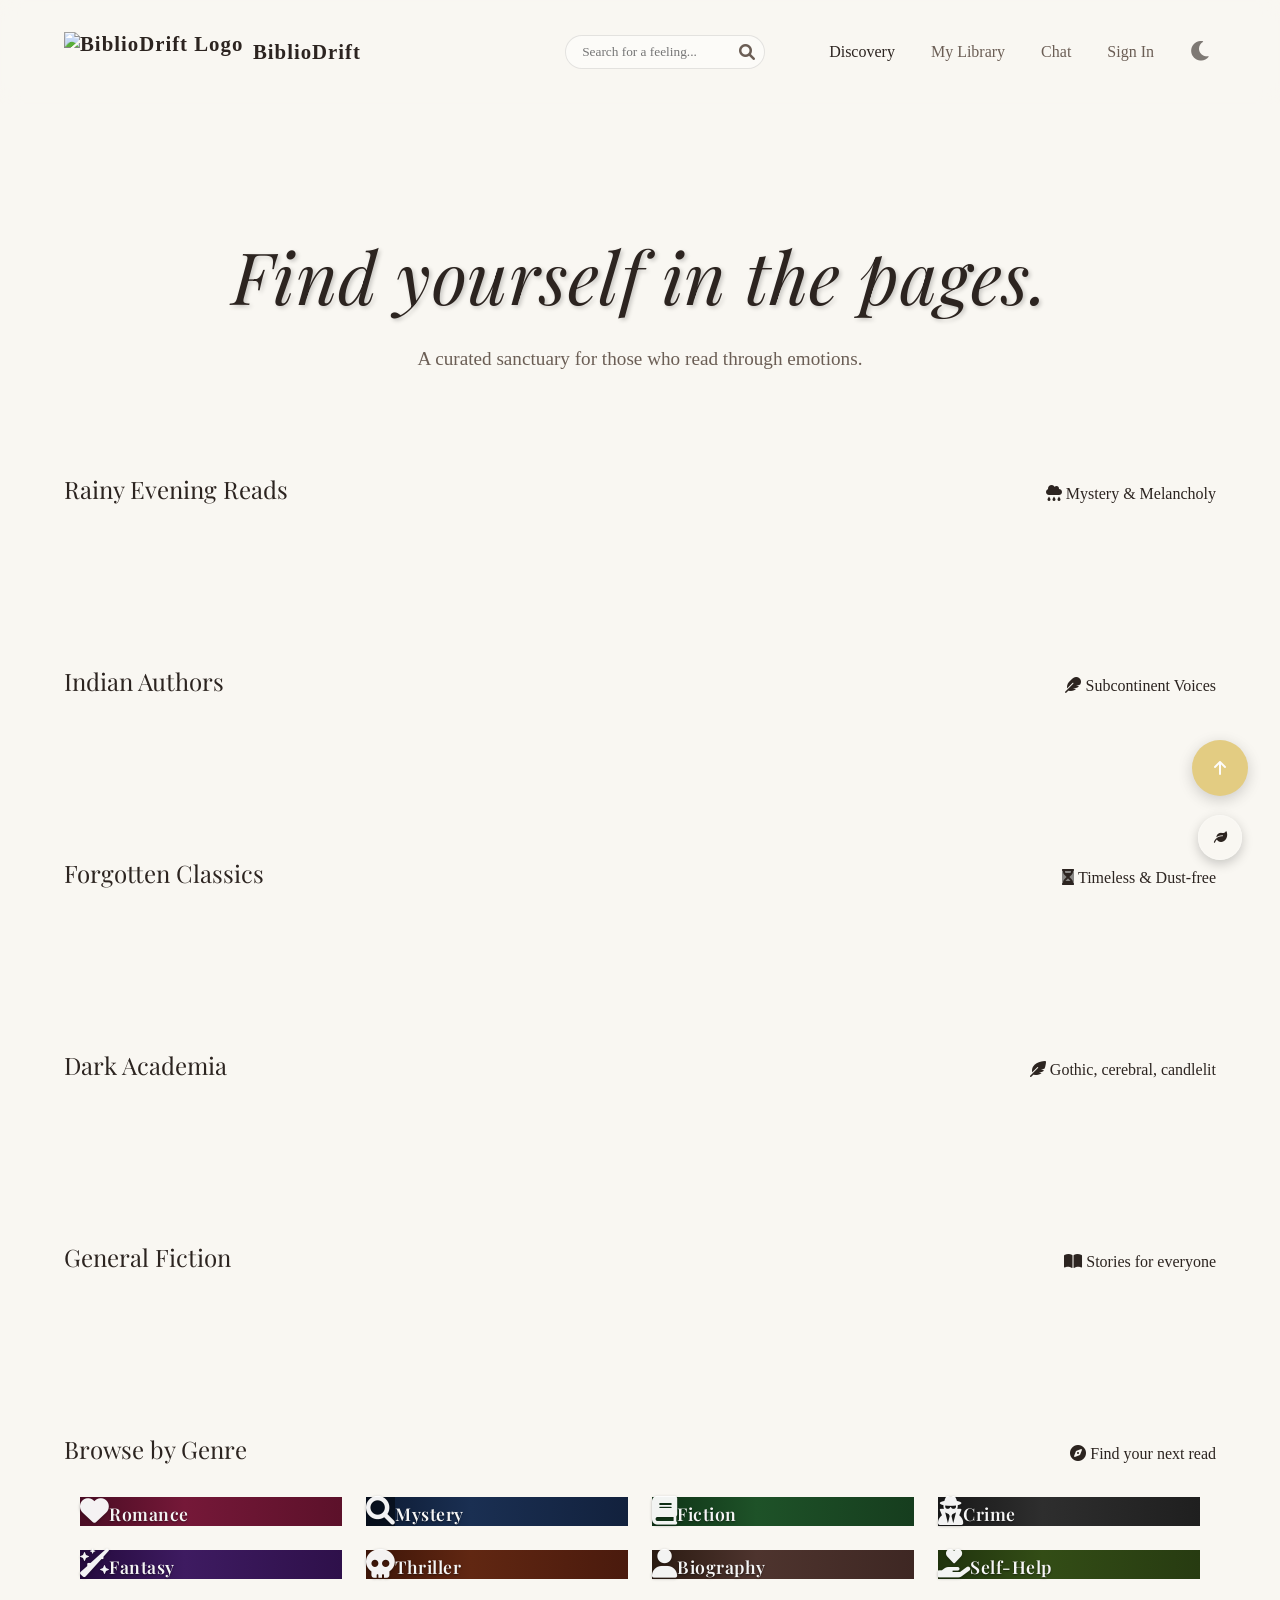
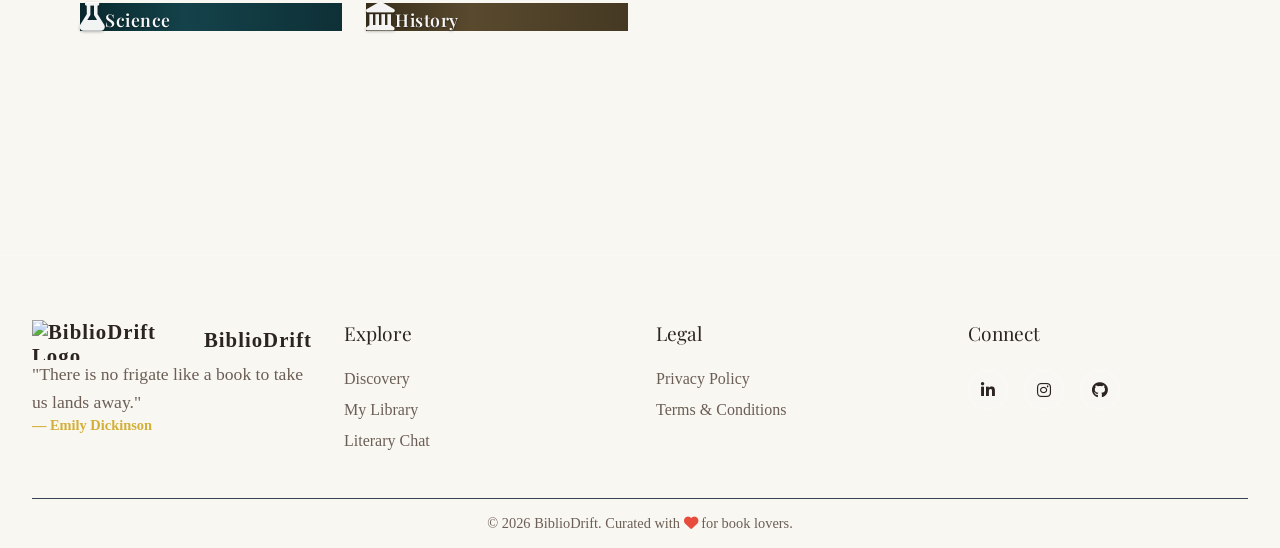
==== frontend/pages/index.html @ 630ab4c0 "Merge branch 'main' into enhance/book-modal" ====
<!doctype html>
<html lang="en">

<head>
  <meta charset="UTF-8" />
  <script>
    (function () {
      const theme = localStorage.getItem('bibliodrift_theme');
      if (theme === 'night') {
        document.documentElement.setAttribute('data-theme', 'night');
      }
    })();
  </script>
  <script src="https://unpkg.com/dexie/dist/dexie.js"></script>

  <script src="../js/db.js"></script>

  <script src="../js/app.js"></script>
  <script src="../js/library-3d.js"></script>
  <script src="https://unpkg.com/dexie/dist/dexie.js"></script>
  <meta name="viewport" content="width=device-width, initial-scale=1.0" />
  <!-- Added SEO meta description to improve search engine discoverability and click-through rates -->
  <meta name="description" content="BiblioDrift — Discover books by mood, track your reading journey, and get AI-powered recommendations." />
  <title>BiblioDrift | Find yourself in the pages</title>
  <link rel="stylesheet" href="../css/style.css" />
  <link rel="stylesheet" href="../css/keyboard-shortcuts.css" />
  <link rel="manifest" href="/manifest.json">
  <!-- Fonts -->
  <link rel="preconnect" href="https://fonts.googleapis.com" />
  <link rel="preconnect" href="https://fonts.gstatic.com" crossorigin />
  <link
    href="https://fonts.googleapis.com/css2?family=Playfair+Display:ital,wght@0,400;0,600;1,400&family=Georgia&display=swap"
    rel="stylesheet" />
  <link rel="stylesheet" href="https://cdnjs.cloudflare.com/ajax/libs/font-awesome/6.0.0/css/all.min.css" />

  <!-- Security: DOMPurify for XSS prevention -->
  <script src="https://cdn.jsdelivr.net/npm/dompurify@3.0.6/dist/purify.min.js"></script>
  <link rel="icon" href="../assets/images/biblioDrift_favicon.png" type="image/png">
  <!-- PWA -->
  <link rel="manifest" href="/manifest.json">
  <meta name="theme-color" content="#2c2420">
  <meta name="apple-mobile-web-app-capable" content="yes">
  <meta name="apple-mobile-web-app-status-bar-style" content="black-translucent">
  <meta name="apple-mobile-web-app-title" content="BiblioDrift">
  <link rel="apple-touch-icon" href="../assets/images/biblioDrift_favicon.png">
</head>

<body>
  <header>
    <a href="index.html" class="logo">
      <img style="height: 40px" src="../assets/images/biblioDrift_favicon.png" alt="BiblioDrift Logo"> BiblioDrift
    </a>
    <div class="header-controls">
      <div class="search-bar">
        <input type="text" id="searchInput" class="search-input" placeholder="Search for a feeling...">
        <i class="fa-solid fa-search search-icon" id="searchIcon"></i>
      </div>
      <nav class="nav-links">
        <div class="tooltip">
          <a href="index.html" class="active">Discovery</a>
          <span class="tooltip-text"><i class="fa-solid fa-wand-magic-sparkles"></i> Explore books</span>
        </div>
        <div class="tooltip">
          <a href="library.html">My Library</a>
          <span class="tooltip-text"><i class="fa-solid fa-book"></i> My Library</span>
        </div>
        <div class="tooltip">
          <a href="chat.html">Chat</a>
          <span class="tooltip-text"><i class="fa-solid fa-comments"></i> Chat</span>
        </div>
        <!-- DYNAMIC AUTH LINK -->
        <div class="tooltip">
          <a href="auth.html" id="navAuthLink">Sign In</a>
          <span class="tooltip-text" id="navAuthTooltip"><i class="fa-solid fa-key"></i> Access account</span>
        </div>
      </nav>
      <button id="themeToggle" class="btn-icon" title="Toggle Theme">
        <i class="fa-solid fa-moon"></i>
      </button>
    </div>
  </header>

  <main>
    <section class="hero">
      <h1>Find yourself in the pages.</h1>
      <p>A curated sanctuary for those who read through emotions.</p>
    </section>

    <!-- SEARCH RESULTS SECTION (Initially Hidden) -->
    <section id="search-results-section" class="curated-section" hidden>
      <div class="section-header">
        <h2 id="search-query-display">Search Results</h2>
        <span><i class="fa-solid fa-magnifying-glass"></i> Exploring your query</span>
      </div>
      <div class="curated-row" id="search-results-grid">
        <!-- Dynamically Appended Books -->
      </div>
    </section>

    <!-- Curated Sections -->
    <section class="curated-section">
      <div class="section-header">
        <h2>Rainy Evening Reads</h2>
        <span><i class="fa-solid fa-cloud-rain"></i> Mystery & Melancholy</span>
      </div>
      <div class="curated-row" id="row-rainy"></div>
    </section>

    <section class="curated-section">
      <div class="section-header">
        <h2>Indian Authors</h2>
        <span><i class="fa-solid fa-feather"></i> Subcontinent Voices</span>
      </div>
      <div class="curated-row" id="row-indian"></div>
    </section>

    <section class="curated-section">
      <div class="section-header">
        <h2>Forgotten Classics</h2>
        <span><i class="fa-solid fa-hourglass"></i> Timeless & Dust-free</span>
      </div>
      <div class="curated-row" id="row-classics"></div>
    </section>

    <section class="curated-section">
      <div class="section-header">
        <h2>Dark Academia</h2>
        <span><i class="fa-solid fa-feather-pointed"></i> Gothic, cerebral, candlelit</span>
      </div>
      <div class="curated-row" id="row-dark-academia"></div>
    </section>

    <section class="curated-section">
      <div class="section-header">
        <h2>General Fiction</h2>
        <span><i class="fa-solid fa-book-open"></i> Stories for everyone</span>
      </div>
      <div class="curated-row" id="row-fiction"></div>
    </section>

    <!-- Genre Grid Section -->
    <section class="curated-section genre-section">
      <div class="section-header">
        <h2>Browse by Genre</h2>
        <span><i class="fa-solid fa-compass"></i> Find your next read</span>
      </div>
      <div class="genre-grid" id="genre-grid">
        <div class="genre-card" data-genre="romance"><i class="fa-solid fa-heart"></i><span>Romance</span></div>
        <div class="genre-card" data-genre="mystery"><i class="fa-solid fa-magnifying-glass"></i><span>Mystery</span>
        </div>
        <div class="genre-card" data-genre="fiction"><i class="fa-solid fa-book"></i><span>Fiction</span></div>
        <div class="genre-card" data-genre="crime"><i class="fa-solid fa-user-secret"></i><span>Crime</span></div>
        <div class="genre-card" data-genre="fantasy"><i class="fa-solid fa-wand-sparkles"></i><span>Fantasy</span></div>
        <div class="genre-card" data-genre="thriller"><i class="fa-solid fa-skull"></i><span>Thriller</span></div>
        <div class="genre-card" data-genre="biography"><i class="fa-solid fa-user"></i><span>Biography</span></div>
        <div class="genre-card" data-genre="self-help"><i
            class="fa-solid fa-hand-holding-heart"></i><span>Self-Help</span></div>
        <div class="genre-card" data-genre="science"><i class="fa-solid fa-flask"></i><span>Science</span></div>
        <div class="genre-card" data-genre="history"><i class="fa-solid fa-landmark"></i><span>History</span></div>
      </div>
    </section>

    <!-- Genre Modal -->
    <dialog id="genre-modal" class="genre-modal">
      <div class="genre-modal-content">
        <div class="genre-modal-header">
          <h2 id="genre-modal-title">Genre Books</h2>
          <button class="close-genre-modal" id="close-genre-modal"><i class="fa-solid fa-xmark"></i></button>
        </div>
        <div class="genre-modal-body">
          <div class="genre-books-grid" id="genre-books-grid"></div>
        </div>
      </div>
    </dialog>

    <!-- Book Details Modal -->
    <dialog id="book-details-modal" class="glass-modal">
      <div class="modal-content">
        <button class="close-modal-btn" id="closeModalBtn"><i class="fa-solid fa-xmark"></i></button>
        <div class="modal-body">
          <div class="modal-media"><img id="modal-img" src="" alt="Book Cover" /></div>
          <div class="modal-info">
            <h2 id="modal-title">Book Title</h2>
            <p id="modal-author" class="modal-subtitle">Author Name</p>
            <div class="ai-insight-box">
              <div class="ai-header"><i class="fa-solid fa-wand-magic-sparkles"></i><span>AI Insight</span></div>
              <div id="modal-summary">
                <div class="text-skeleton skeleton"></div>
                <div class="text-skeleton skeleton" style="width: 90%"></div>
                <div class="text-skeleton skeleton" style="width: 70%"></div>
              </div>
            </div>
            <div class="modal-actions">
              <button id="modal-add-btn" class="btn-primary"><i class="fa-regular fa-heart"></i> Add to Library</button>
              <button id="modal-preview-btn" class="btn-preview"><i class="fa-solid fa-book-open"></i> Preview</button>
              <button id="modal-share-btn" class="btn-secondary modal-share-btn"><i class="fa-solid fa-share-nodes"></i>
                Share</button>
            </div>
          </div>
        </div>
      </div>
    </dialog>
  </main>




  <!-- Enhanced Footer -->
  <footer class="main-footer">
    <div class="footer-container">
      <div class="footer-brand">
        <a href="index.html" class="logo">
          <img style="height: 40px" src="../assets/images/biblioDrift_favicon.png" alt="BiblioDrift Logo"> BiblioDrift
        </a>
        <p class="footer-tagline">"There is no frigate like a book to take us lands away."</p>
        <p class="footer-subtext">&mdash; Emily Dickinson</p>
      </div>
      <div class="footer-nav">
        <h3>Explore</h3>
        <ul>
          <li><a href="index.html">Discovery</a></li>
          <li><a href="library.html">My Library</a></li>
          <li><a href="chat.html">Literary Chat</a></li>
        </ul>
      </div>
      <div class="footer-legal">
        <h3>Legal</h3>
        <ul>
          <li><a href="privacy-policy.html">Privacy Policy</a></li>
          <li><a href="terms-and-conditions.html">Terms & Conditions</a></li>
        </ul>
      </div>
      <div class="footer-social">
        <h3>Connect</h3>
        <div class="social-icons">
          <a href="https://www.linkedin.com/in/devanshi5malhotra/" target="_blank" rel="noopener noreferrer" title="LinkedIn"><i class="fab fa-linkedin-in"></i></a>
          <a href="#" title="Instagram"><i class="fab fa-instagram"></i></a>
          <a href="https://github.com/devanshi14malhotra/BiblioDrift" target="_blank" rel="noopener noreferrer"
            title="GitHub"><i class="fa-brands fa-github"></i></a>
        </div>
      </div>
    </div>
    <div class="footer-bottom">
      <p>&copy; 2026 BiblioDrift. Curated with <i class="fa-solid fa-heart"></i> for book lovers.</p>
    </div>
  </footer>

  <script src="../js/config.js"></script>
  <script src="../js/app.js"></script>
  <script src="../js/book-preview.js"></script>
  <script src="../script/header-scroll.js"></script>


  <!-- Back to Top Button -->
  <button id="backToTop" class="btn-icon back-to-top" title="Back to Top" onclick="window.scrollTo({top: 0, behavior: 'smooth'});">
    <i class="fa-solid fa-arrow-up"></i>
  </button>

  <!-- Ambient Sanctuary UI -->
  <div class="ambient-sanctuary">
    <button id="ambientToggle" title="Ambient Sanctuary">
      <i class="fa-solid fa-leaf"></i>
    </button>
    <div id="ambientPanel" class="ambient-panel">
      <h3 style="color: var(--text-main) !important;">Ambient Sanctuary</h3>
      <div class="ambient-option">
        <span style="color: var(--text-main) !important;"><i class="fa-solid fa-cloud-rain"></i> Rainy Evening</span>
        <label class="switch">
          <input type="checkbox" id="rainToggle">
          <span class="slider"></span>
        </label>
      </div>
      <div class="ambient-option">
        <span style="color: var(--text-main) !important;"><i class="fa-solid fa-fire"></i> Cozy Fireplace</span>
        <label class="switch">
          <input type="checkbox" id="fireToggle">
          <span class="slider"></span>
        </label>
      </div>
      <div class="ambient-option">
        <span style="color: var(--text-main) !important;"><i class="fa-solid fa-water"></i> Calm Ocean Waves</span>
        <label class="switch">
          <input type="checkbox" id="oceanToggle">
          <span class="slider"></span>
        </label>
      </div>
      <div class="ambient-option">
        <span style="color: var(--text-main) !important;"><i class="fa-solid fa-bolt"></i> Stormy Rain</span>
        <label class="switch">
          <input type="checkbox" id="stormToggle">
          <span class="slider"></span>
        </label>
      </div>
      <div class="volume-control">
        <label for="ambientVolume" style="color: var(--text-main) !important;"><i class="fa-solid fa-volume-high"></i> Volume</label>
        <input type="range" id="ambientVolume" min="0" max="1" step="0.1" value="0.5" style="width: 100%;">
      </div>
    </div>
  </div>

  <script src="../js/ambient.js"></script>
  <script src="../js/security.js"></script>
  <script src="../js/pwa.js"></script>

</body>

</html>
---- frontend/css/style.css ----
:root {
    /* Fix: WCAG AA Contrast Floor - Issue #534 */
.glass-panel,
.book-tooltip,
.book-detail-modal,
[class*="glass"] {
    background: rgba(0, 0, 0, 0.45) !important;
    backdrop-filter: blur(12px);
    -webkit-backdrop-filter: blur(12px);
}
    /* Day Theme (Default) */
    --bg-color: #f9f7f2;
    --header-bg: rgba(249, 247, 242, 0.8);
    --text-main: #2c2420;
    --text-muted: #6b5e55;
    --accent-gold: #d4af37;
    --wood-dark: #5d4037;
    --wood-light: #8d6e63;
    --glass-bg: rgba(255, 255, 255, 0.1);
    --glass-border: rgba(255, 255, 255, 0.2);
    --shadow-soft: 0 10px 30px rgba(0, 0, 0, 0.05);
    --input-bg: rgba(255, 255, 255, 0.5);
    --input-border: rgba(0, 0, 0, 0.1);
    --book-bg: #fff;
    --paper-color: #fffdf9;

    /* Vibe Colors */
    --vibe-mystery: #78909c;
    --vibe-romance: #ef9a9a;
    --vibe-classic: #a1887f;

    /* Dimensions */
    --book-width: 160px;
    --book-height: 240px;
    --book-thick: 40px;
}

[data-theme="night"] {
    /* Night Theme (Dark Wood) */
    --bg-color: #1e1a18;
    --header-bg: rgba(30, 26, 24, 0.85);
    --text-main: #e0d5cb;
    --text-muted: #a89a8e;
    --accent-gold: #fccb4e;
    --wood-dark: #3e2723;
    --wood-light: #5d4037;
    --glass-bg: rgba(0, 0, 0, 0.3);
    --glass-border: rgba(255, 255, 255, 0.05);
    --shadow-soft: 0 10px 40px rgba(0, 0, 0, 0.4);
    --input-bg: rgba(0, 0, 0, 0.2);
    --input-border: rgba(255, 255, 255, 0.1);
    --book-bg: #2c2420;
    --paper-color: #e0d5cb;
}

* {
    box-sizing: border-box;
    margin: 0;
    padding: 0;
}

html {
    scroll-behavior: smooth;
    transition: background-color 0.4s ease, color 0.4s ease;
}

body {
    background-color: var(--bg-color);
    color: var(--text-main);
    font-family: "Georgia", serif;
    /* Classic serif for books */
    overflow-x: hidden;
    min-height: 100vh;
    transition: background-color 0.4s ease, color 0.4s ease, border-color 0.4s ease, box-shadow 0.4s ease;
}

/* Explicit night-mode overrides — bulletproof fallback */
[data-theme="night"] body,
html[data-theme="night"],
html[data-theme="night"] body {
    background-color: #1e1a18 !important;
    color: #fff5f5 !important;
}

[data-theme="night"] header {
    background: rgba(30, 26, 24, 0.85) !important;
}

[data-theme="night"] .search-input,
[data-theme="night"] input {
    background: rgba(0, 0, 0, 0.2) !important;
    color: #e0d5cb !important;
    border-color: rgba(255, 255, 255, 0.1) !important;
}


/* Global Wooden Scrollbar Styling */
::-webkit-scrollbar {
    width: 12px;
}

::-webkit-scrollbar-track {
    background: var(--bg-color);
}

::-webkit-scrollbar-thumb {
    background: linear-gradient(180deg, var(--wood-dark), var(--wood-light));
    border-radius: 6px;
    border: 2px solid var(--bg-color);
}

::-webkit-scrollbar-thumb:hover {
    background: linear-gradient(180deg, var(--wood-light), var(--wood-dark));
    box-shadow: inset 0 0 6px rgba(0, 0, 0, 0.3);
}

h1,
h2,
h3 {
    font-weight: normal;
    font-family: "Playfair Display", serif;
    /* Elegant headings */
}

/* --- Layout --- */
header {
    padding: 2rem 4rem;
    display: flex;
    justify-content: space-between;
    align-items: center;
    position: sticky;
    top: 0;
    z-index: 100;
    background: var(--header-bg);
    backdrop-filter: blur(10px);
    transition: background-color 0.4s ease, color 0.4s ease, backdrop-filter 0.4s ease;
}

.header-controls {
    display: flex;
    align-items: center;
    gap: 2rem;
}

.search-bar {
    position: relative;
    display: flex;
    align-items: center;
}

.search-input {
    background: var(--input-bg);
    border: 1px solid var(--input-border);
    padding: 0.5rem 1rem;
    border-radius: 20px;
    font-family: "Georgia", serif;
    width: 200px;
    transition: all 0.4s ease;
    outline: none;
    color: var(--text-main);
}

.search-input:focus {
    background: var(--book-bg);
    width: 300px;
    box-shadow: var(--shadow-soft);
}

.search-icon {
    position: absolute;
    right: 10px;
    color: var(--text-muted);
    cursor: pointer;
    transition: color 0.3s ease;
}

.search-icon:hover {
    color: var(--text-main);
}

.logo {
    font-size: 1.5rem;
    letter-spacing: 1px;
    color: var(--text-main);
    text-decoration: none;
    display: flex;
    align-items: center;
    gap: 0.5rem;
}

.nav-links a {
    text-decoration: none;
    color: var(--text-muted);
    margin-left: 2rem;
    transition: color 0.3s ease;
}

.nav-links a:hover,
.nav-links a.active {
    color: var(--text-main);
}

/* === ANIMATED HOVER TOOLTIPS FOR NAVIGATION (NEW) === */
.tooltip {
    position: relative;
    display: inline-block;
}

.tooltip-text {
    position: absolute;
    left: 50%;
    bottom: calc(100% + 8px);
    transform: translateX(-50%) scale(0.95) translateY(6px);
    padding: 10px 14px;
    background: #fffaf3;
    color: #2b2b2b;
    font-size: 13px;
    font-weight: 500;
    white-space: nowrap;
    border-radius: 10px;
    box-shadow: 0 8px 20px rgba(0, 0, 0, 0.15);
    border: 1px solid rgba(0, 0, 0, 0.08);
    opacity: 0;
    visibility: hidden;
    pointer-events: none;
    transition: all 0.25s ease;
    z-index: 9999;
}

.tooltip-text::after {
    content: "";
    position: absolute;
    top: 100%;
    left: 50%;
    transform: translateX(-50%) rotate(45deg);
    width: 12px;
    height: 12px;
    background: #fffaf3;
    border-left: 1px solid rgba(0, 0, 0, 0.08);
    border-bottom: 1px solid rgba(0, 0, 0, 0.08);
}

.tooltip:hover .tooltip-text {
    opacity: 1;
    visibility: visible;
    transform: translateX(-40%) scale(1) translateY(0);
}

.tooltip-text i {
    margin-right: 5px;
    color: var(--accent-gold);
}

main {
    padding: 2rem 4rem;
    max-width: 1400px;
    margin: 0 auto;
    width: 100%;
    overflow-x: hidden;
}

/* --- Hero --- */
.hero {
    text-align: center;
    padding: 6rem 1rem;
    animation: heroFade 1s ease-out;
}

@keyframes heroFade {
    from {
        opacity: 0;
        transform: translateY(15px);
    }

    to {
        opacity: 1;
        transform: translateY(0);
    }
}


.hero h1 {
    font-size: clamp(2.5rem, 8vw, 4.5rem);
    margin-bottom: 1.5rem;
    font-style: italic;
    line-height: 1.2;
    letter-spacing: 0.5px;
    text-shadow: 2px 2px 4px rgba(0, 0, 0, 0.2);
}

.hero p {
    color: var(--text-muted);
    font-size: 1.2rem;
    line-height: 1.8;
    max-width: 55ch;
    margin: 0 auto;
}

/* --- Curated Tables (Horizontal Scroll) --- */
.curated-section {
    margin-bottom: 6rem;
    width: 100%;
    overflow-x: hidden;
}

.section-header {
    margin-: 0 1rem 0.5rem 1rem;
    display: flex;
    justify-content: space-between;
    align-items: baseline;
    flex-wrap: wrap;
    gap: 1rem
    justify-content: space-between;
    align-items: baseline;
}

.curated-row {
    display: flex;
    gap: 3rem;
    padding: 2rem 1rem;
    overflow-x: auto;
    overflow-y: hidden;
    /* Allow horizontal scrolling on mobile */
    perspective: 1000px;
    -webkit-overflow-scrolling: touch;
    scroll-behavior: smooth;
    flex-wrap: nowrap;
}

/* --- 3D Book Component --- */
.book-scene {
    width: var(--book-width);
    height: var(--book-height);
    perspective: 1000px;
    cursor: pointer;
    flex-shrink: 0;
    min-width: var(--book-width);
}

.book {
    width: 100%;
    height: 100%;
    position: relative;
    transform-style: preserve-3d;
    /* Bouncy cozy feel */
    transform-origin: center center -20px;
    /* Pivot inside the book */
    animation: floatIn 0.8s ease-out backwards;
}

@keyframes floatIn {
    from {
        opacity: 0;
        transform: translateY(50px) scale(0.9);
    }

    to {
        opacity: 1;
        transform: translateY(0) scale(1);
    }
}

.book.flipped {
    transform: rotateY(180deg) scale(1.2) translateZ(50px);
    /* Expand and bring closer */
    z-index: 100;
}

/* Book Faces */
.book__face {
    position: absolute;
    width: 100%;
    height: 100%;
    backface-visibility: hidden;
    /* Hide back when front is clear */
    border-radius: 4px 8px 8px 4px;
    box-shadow: 5px 5px 15px rgba(0, 0, 0, 0.15);
}

.book__face--front {
    background: var(--book-bg);
    transform: rotateY(0deg);
    z-index: 2;
}

.book__face--front img {
    width: 100%;
    height: 100%;
    object-fit: cover;
    border-radius: 4px 8px 8px 4px;
}

.book__face--back {
    transform: rotateY(180deg);
    background: var(--paper-color);
    /* Paper color */
    padding: 1.5rem;
    display: flex;
    flex-direction: column;
    justify-content: space-between;
    border: 1px solid var(--glass-border);
    z-index: 1;
    color: #2c2420;
    /* Keep text dark for paper feel even in night mode */
}

/* The Spine */
.book__face--spine {
    position: absolute;
    width: var(--book-thick);
    height: 100%;
    left: 0;
    top: 0;
    transform: rotateY(-90deg) translateZ(calc(var(--book-thick) / 2));
}

/* Improved 3D Box Model */
/* Re-defining .book for proper thickness volume */
.book {
    transform-origin: center center -20px;
    /* Pivot inside the book */
}

.book__face--front {
    transform: translateZ(20px);
}

.book__face--back {
    transform: rotateY(180deg) translateZ(20px);
}

.book__face--spine {
    width: 40px;
    height: 100%;
    background: #333;
    /* Default spine color */
    transform: rotateY(-90deg) translateZ(20px);
    /* Adjust positioning to be flush left of front face */
    left: -20px;
    /* Half thickness */
}

.book__face--right {
    /* Pages */
    width: 40px;
    height: 100%;
    background: linear-gradient(to right, #fff, #f0f0f0 20%, #fff 40%);
    transform: rotateY(90deg) translateZ(140px);
    /* Width - half thickness */
    left: auto;
    right: -20px;
}

/* Hover Effect: Pull out */
.book-scene:hover .book:not(.flipped) {
    transform: translateZ(30px) translateY(-10px) rotateY(-10deg);
}

/* Glassmorphism Overlay (Quick view) */
.glass-overlay {
    position: absolute;
    bottom: 10px;
    left: 10px;
    right: 10px;
    background: rgba(255, 255, 255, 0.7);
    backdrop-filter: blur(8px);
    padding: 0.5rem;
    border-radius: 6px;
    opacity: 0;
    transform: translateY(10px);
    transition: all 0.3s ease;
    pointer-events: none;
    /* Let clicks pass to book */
}

.book-scene:hover .glass-overlay {
    opacity: 1;
    transform: translateY(0);
}

/* Back of book content */
.handwritten-note {
    font-family: "Courier New", Courier, monospace;
    /* Placeholder for handwriting font */
    color: var(--text-muted);
    font-size: 0.9rem;
    line-height: 1.4;
    background: #fffdc2;
    padding: 10px;
    transform: rotate(-2deg);
    box-shadow: 2px 2px 5px rgba(0, 0, 0, 0.1);
    margin-bottom: 1rem;
}

.book-actions {
    display: flex;
    gap: 0.35rem;
    justify-content: center;
    align-items: center;
    width: 100%;
}

.btn-icon {
    border: none;
    background: none;
    cursor: pointer;
    font-size: 1rem;
    padding: 0.15rem 0.25rem;
    opacity: 0.6;
    transition: opacity 0.2s, transform 0.12s;
}

.btn-icon:hover {
    opacity: 1;
    transform: scale(1.08);
}

/* --- Virtual Shelves --- */
.shelves-container {
    width: 100%;
    overflow-x: hidden;
    display: flex;
    flex-direction: column;
    gap: 4rem;
    padding: 2rem 0;
}

.shelf-row {
    position: relative;
    padding: 0 2rem 1.5rem 2rem;
    /* Realistic Wood Texture Gradient */
    background:
        repeating-linear-gradient(90deg,
            transparent 0,
            transparent 4px,
            rgba(0, 0, 0, 0.02) 5px,
            transparent 10px),
        linear-gradient(to bottom, #5d4037 0%, #3e2723 100%);
    border-bottom: 25px solid #281a15;
    /* Thicker front lip */
    border-radius: 4px;
    box-shadow:
        0 20px 20px -10px rgba(0, 0, 0, 0.3),
        inset 0 2px 20px rgba(0, 0, 0, 0.2);
    display: flex;
    align-items: flex-end;
    gap: 1.5rem;
    /* More spacing for expanded books */
    min-height: 280px;
    flex-wrap: nowrap;
    overflow-x: auto;
    -webkit-overflow-scrolling: touch;
}

.shelf-row::after {
    /* Depth shadow on wall behind books */
    content: "";
    position: absolute;
    bottom: 25px;
    /* Above bottom lip */
    left: 0;
    right: 0;
    height: 100%;
    z-index: -1;
    background: linear-gradient(to bottom,
            rgba(0, 0, 0, 0.1),
            rgba(0, 0, 0, 0.4));
    pointer-events: none;
}

.shelf-label {
    position: absolute;
    top: -20px;
    left: 0;
    font-size: 1.2rem;
    color: var(--wood-light);
    font-style: italic;
}

/* --- Mood Analysis Styles --- */

/* Mood Tags on Book Covers */
.mood-tags {
    position: absolute;
    top: 5px;
    left: 5px;
    display: flex;
    flex-direction: column;
    gap: 2px;
}

.mood-tag {
    background: rgba(0, 0, 0, 0.7);
    color: white;
    padding: 2px 6px;
    border-radius: 10px;
    font-size: 0.7rem;
    font-weight: bold;
    text-transform: capitalize;
}

/* Mood-specific colors */
.mood-cozy {
    background: #8d6e63 !important;
}

.mood-dark {
    background: #424242 !important;
}

.mood-mysterious {
    background: #5e35b1 !important;
}

.mood-romantic {
    background: #e91e63 !important;
}

.mood-adventurous {
    background: #ff5722 !important;
}

.mood-melancholy {
    background: #607d8b !important;
}

.mood-uplifting {
    background: #4caf50 !important;
}

.mood-intense {
    background: #f44336 !important;
}

.mood-whimsical {
    background: #9c27b0 !important;
}

.mood-thought-provoking {
    background: #795548 !important;
}

/* Glass overlay mood tags */
.glass-mood-tags {
    margin-top: 0.5rem;
    display: flex;
    gap: 0.25rem;
    flex-wrap: wrap;
}

.glass-mood-tag {
    background: rgba(255, 255, 255, 0.3);
    padding: 1px 4px;
    border-radius: 8px;
    font-size: 0.6rem;
    text-transform: capitalize;
}

/* Back of book mood analysis */
.mood-analysis {
    margin-top: 1rem;
    padding-top: 0.5rem;
    border-top: 1px solid rgba(0, 0, 0, 0.1);
}

.mood-tags-back {
    display: flex;
    gap: 0.25rem;
    flex-wrap: wrap;
    margin-top: 0.25rem;
}

.mood-tag-small {
    background: var(--accent-gold);
    color: white;
    padding: 1px 4px;
    border-radius: 6px;
    font-size: 0.6rem;
    text-transform: capitalize;
}

/* Mood Analysis Modal */
.mood-modal {
    position: fixed;
    top: 0;
    left: 0;
    width: 100%;
    height: 100%;
    background: rgba(0, 0, 0, 0.7);
    display: flex;
    justify-content: center;
    align-items: center;
    z-index: 1000;
    backdrop-filter: blur(5px);
}

.mood-modal-content {
    background: var(--book-bg);
    border-radius: 12px;
    max-width: 500px;
    width: 90%;
    max-height: 80vh;
    overflow-y: auto;
    box-shadow: var(--shadow-soft);
    border: 1px solid var(--glass-border);
    display: flex;
    flex-direction: column;
}

.mood-modal-header {
    padding: 1.5rem;
    border-bottom: 1px solid var(--glass-border);
    display: flex;
    justify-content: space-between;
    align-items: center;
}

.mood-modal-header h3 {
    margin: 0;
    color: var(--text-main);
}

.close-modal {
    background: none;
    border: none;
    font-size: 1.5rem;
    cursor: pointer;
    color: var(--text-muted);
    padding: 0;
    width: 30px;
    height: 30px;
    display: flex;
    align-items: center;
    justify-content: center;
}

.close-modal:hover {
    color: var(--text-main);
}

.mood-modal-body {
    padding: 1.5rem;
}

.mood-section {
    margin-bottom: 1.5rem;
}

.mood-section h4 {
    margin: 0 0 0.5rem 0;
    color: var(--text-main);
    font-size: 1rem;
}

/* Sentiment Bar */
.sentiment-bar {
    width: 100%;
    height: 8px;
    background: #e0e0e0;
    border-radius: 4px;
    overflow: hidden;
    margin: 0.5rem 0;
}

.sentiment-fill {
    height: 100%;
    background: linear-gradient(to right, #f44336, #ff9800, #4caf50);
    transition: width 0.3s ease;
}

/* Large mood tags in modal */
.mood-tags-large {
    display: flex;
    gap: 0.5rem;
    flex-wrap: wrap;
}

.mood-tag-large {
    padding: 0.5rem 1rem;
    border-radius: 20px;
    font-size: 0.9rem;
    font-weight: bold;
    color: white;
    text-transform: capitalize;
}

/* Vibe quote styling */
.vibe-quote {
    background: var(--paper-color);
    padding: 1rem;
    border-radius: 8px;
    font-style: italic;
    color: #2c2420;
    border-left: 4px solid var(--accent-gold);
    margin: 0.5rem 0;
}

/* Mood button in book actions */
.mood-btn {
    color: var(--accent-gold) !important;
}

.mood-btn:hover {
    color: var(--wood-dark) !important;
    transform: scale(1.1);
}

/* Responsive mood modal */
@media (max-width: 768px) {
    .mood-modal-content {
        width: 95%;
        margin: 1rem;
    }

    .mood-tags-large {
        flex-direction: column;
    }

    .mood-tag-large {
        text-align: center;
    }
}

/* Utilities */
.hidden {
    display: none !important;
}

/* --- Constellation View --- */
.constellation-container {
    width: 100%;
    min-height: 600px;
    margin-top: 2rem;
    position: relative;
    border-radius: 12px;
    overflow: hidden;
    animation: fadeIn 0.5s ease;
}

.view-toggles button {
    cursor: pointer;
    transition: all 0.3s ease;
}

.view-toggles .active-view {
    box-shadow: 0 4px 15px rgba(0, 0, 0, 0.2);
    transform: scale(1.05);
}

.fade-in {
    animation: fadeIn 1s ease;
}

@keyframes fadeIn {
    from {
        opacity: 0;
        transform: translateY(10px);
    }

    to {
        opacity: 1;
        transform: translateY(0);
    }
}

/* Theme Toggle Button Enhancement */
#themeToggle {
    font-size: 1.4rem;
    color: var(--text-main);
    cursor: pointer;
    transition:
        transform 0.3s ease,
        color 0.3s ease;
}

#themeToggle:hover {
    transform: rotate(15deg) scale(1.1);
    color: var(--accent-gold);
}


.footer {
    min-height: 120px;
    width: 100%;
    background-color: #222;
    display: flex;
    flex-direction: column;
    justify-content: center;
    align-items: center;
    gap: 1.2rem;
    padding: 2rem 0;
    margin-top: 4rem;
}

.social_icons {
    display: flex;
    gap: 2rem;
    z-index: 999;
}

.social_icons a {
    color: var(--accent-gold);
    font-size: 2rem;
    transition:
        transform 0.3s ease,
        color 0.3s ease;
    text-decoration: none;
}

.social_icons a:hover {
    color: white;
    transform: translateY(-5px);
}

.reading-progress {
    margin-top: 0.75rem;
    opacity: 0.85;
}

.progress-slider {
    width: 100%;
    accent-color: var(--accent-gold);
}

.reading-progress small {
    font-size: 0.7rem;
    opacity: 0.7;
}

/* --- Glass Modal --- */
.glass-modal {
    margin: auto;
    width: 90%;
    max-width: 900px;
    background: transparent;
    border: none;
    padding: 0;
    overflow: visible;
    max-height: 95vh;
}

.glass-modal::backdrop {
    background: rgba(0, 0, 0, 0.4);
    backdrop-filter: blur(5px);
}

.modal-content {
    background: rgba(255, 255, 255, 0.65);
    backdrop-filter: blur(20px);
    -webkit-backdrop-filter: blur(20px);
    border: 1px solid var(--glass-border);
    border-radius: 20px;
    box-shadow: 0 25px 50px -12px rgba(0, 0, 0, 0.25);
    padding: 2.5rem;
    position: relative;
    overflow: hidden;
    overflow-y: auto;
    animation: modalIn 0.4s cubic-bezier(0.175, 0.885, 0.32, 1.275);
    max-height: 90vh;
}

[data-theme="night"] .modal-content {
    background: rgba(30, 26, 24, 0.8);
    border: 1px solid rgba(255, 255, 255, 0.1);
}

@keyframes modalIn {
    from {
        opacity: 0;
        transform: scale(0.9) translateY(20px);
    }

    to {
        opacity: 1;
        transform: scale(1) translateY(0);
    }
}

.close-modal-btn {
    position: absolute;
    top: 1.5rem;
    right: 1.5rem;
    background: var(--glass-bg);
    border: none;
    width: 2.5rem;
    height: 2.5rem;
    border-radius: 50%;
    cursor: pointer;
    font-size: 1.2rem;
    color: var(--text-muted);
    transition: all 0.2s;
    display: flex;
    justify-content: center;
    align-items: center;
    z-index: 10;
}

.close-modal-btn:hover {
    background: var(--accent-gold);
    color: #fff;
    transform: rotate(90deg);
}

.modal-body {
    display: grid;
    grid-template-columns: 300px 1fr;
    gap: 3rem;
}

.modal-media {
    display: flex;
    justify-content: center;
    align-items: center;
}

.modal-media img {
    width: 100%;
    height: auto;
    border-radius: 12px;
    box-shadow: 10px 10px 30px rgba(0, 0, 0, 0.2);
    transform: rotate(-3deg);
    transition: transform 0.3s;
}

.modal-media img:hover {
    transform: rotate(0) scale(1.02);
}

.modal-info {
    display: flex;
    flex-direction: column;
    gap: 1.5rem;
}

.modal-info h2 {
    font-size: 2.5rem;
    line-height: 1.2;
    margin-bottom: 0;
}

.modal-subtitle {
    font-size: 1.2rem;
    color: var(--text-muted);
    font-style: italic;
    margin-top: -1rem;
}

/* AI Insight Box */
.ai-insight-box {
    background: #fdfaf5;
    border: 1px solid rgba(212, 175, 55, 0.2);
    border-left: 4px solid var(--accent-gold);
    padding: 1.2rem 1.5rem;
    border-radius: 12px;
    margin-top: 1.5rem;
    box-shadow: 0 2px 8px rgba(0,0,0,0.03);
}

#modal-ai-note {
    font-family: "Georgia", serif;
    font-style: italic;
    color: #4a3f35 !important; /* Dark brown for high contrast */
    line-height: 1.6;
    font-size: 1.05rem;
    display: block;
}

[data-theme="night"] .ai-insight-box {
    background: linear-gradient(135deg,
            rgba(255, 255, 255, 0.05),
            rgba(0, 0, 0, 0.2));
}

.ai-insight-box::before {
    content: "";
    position: absolute;
    top: 0;
    left: 0;
    right: 0;
    height: 2px;
    background: linear-gradient(90deg,
            transparent,
            var(--accent-gold),
            transparent);
    opacity: 0.5;
}

.ai-header {
    display: flex;
    align-items: center;
    gap: 0.8rem;
    font-family: "Courier New", monospace;
    /* Tech feel */
    font-weight: bold;
    color: var(--accent-gold);
    margin-bottom: 1rem;
    text-transform: uppercase;
    letter-spacing: 1px;
    font-size: 0.9rem;
}

#modal-summary {
    line-height: 1.6;
    color: var(--text-main);
}

.modal-actions {
    margin-top: auto;
    display: flex;
    gap: 0.75rem;
    align-items: center;
    justify-content: flex-end;
    flex-wrap: wrap;
}

.btn-primary {
    background: var(--text-main);
    color: var(--bg-color);
    border: none;
    padding: 0.8rem 1.25rem;
    min-height: 44px;
    min-width: 140px;
    border-radius: 12px;
    font-family: "Georgia", serif;
    font-size: 1.05rem;
    cursor: pointer;
    transition: all 0.18s ease;
    display: flex;
    align-items: center;
    gap: 0.6rem;
}

.btn-primary:hover {
    background: var(--accent-gold);
    color: #fff;
    transform: translateY(-2px);
    box-shadow: 0 6px 20px rgba(0, 0, 0, 0.12);
}

/* Preview & Secondary buttons aligned with primary style */
.btn-preview,
.modal-share-btn {
    min-height: 44px;
    min-width: 120px;
    padding: 0.7rem 1rem;
    border-radius: 12px;
    display: inline-flex;
    align-items: center;
    gap: 0.6rem;
    font-family: inherit;
    font-size: 0.98rem;
}

.btn-preview {
    background: transparent;
    color: var(--text-main);
    border: 2px solid var(--glass-border);
}

.btn-preview:hover {
    background: rgba(212,175,55,0.08);
    border-color: var(--accent-gold);
}

.modal-share-btn {
    background: transparent;
    border: 1px solid var(--glass-border);
}

.modal-share-btn:hover {
    background: rgba(0,0,0,0.04);
    transform: translateY(-1px);
}

/* Accessible focus outlines */
.btn-primary:focus-visible,
.btn-preview:focus-visible,
.modal-share-btn:focus-visible {
    outline: 3px solid rgba(212,175,55,0.18);
    outline-offset: 3px;
}

/* Make Add to Library button visually match the Preview button */
#modal-add-btn {
    min-height: 44px;
    min-width: 140px;
    padding: 0.8rem 1.25rem;
    border-radius: 12px;
    display: inline-flex;
    align-items: center;
    gap: 0.6rem;
    background: transparent;
    border: 2px solid var(--glass-border);
    color: var(--text-main);
    font-family: inherit;
    font-size: 1rem;
    cursor: pointer;
    transition: all 0.18s ease;
}

#modal-add-btn:hover {
    background: rgba(212,175,55,0.06);
    border-color: var(--accent-gold);
    transform: translateY(-1px);
}

/* When the book is already in the library show a filled accent state */
#modal-add-btn.library-remove-btn {
    background: linear-gradient(135deg, var(--accent-gold), #e6c44a);
    color: var(--wood-dark);
    border-color: var(--accent-gold);
    box-shadow: 0 8px 28px rgba(212,175,55,0.18);
}

#modal-add-btn.library-remove-btn:hover {
    transform: translateY(-2px);
}

#modal-add-btn:focus-visible {
    outline: 3px solid rgba(212,175,55,0.18);
    outline-offset: 3px;
}

@media (max-width: 520px) {
    .modal-actions {
        flex-direction: column-reverse;
        align-items: stretch;
    }

    .btn-primary, .btn-preview, .modal-share-btn {
        width: 100%;
        min-width: 0;
    }
}

/* Responsive Modal */
@media (max-width: 768px) {
    .modal-body {
        grid-template-columns: 1fr;
    }

    .modal-media img {
        max-width: 200px;
        transform: rotate(0);
    }

    .modal-content {
        padding: 1.5rem;
    }

    .modal-info h2 {
        font-size: 1.8rem;
    }

    .ai-insight-box {
        padding: 1rem 1.2rem;
    }

    #modal-ai-note {
        font-size: 0.95rem;
    }

    .modal-actions {
        flex-direction: column;
        width: 100%;
    }

    .btn-primary,
    .btn-secondary,
    .btn-preview {
        width: 100%;
    }
}

/* ===== CHAT INTERFACE STYLES ===== */

.chat-container {
    max-width: 900px;
    margin: 0 auto;
    height: calc(100vh - 80px);
    display: flex;
    flex-direction: column;
    background: var(--glass-bg);
    backdrop-filter: blur(20px);
    border: 1px solid var(--glass-border);
    border-radius: 20px;
    overflow: hidden;
    box-shadow: var(--shadow-soft);
}

.chat-header {
    padding: 20px 25px;
    background: var(--glass-bg);
    border-bottom: 1px solid var(--glass-border);
    display: flex;
    justify-content: space-between;
    align-items: center;
}

.bookseller-info {
    display: flex;
    align-items: center;
    gap: 15px;
}

.bookseller-avatar {
    width: 50px;
    height: 50px;
    background: var(--accent-gold);
    border-radius: 50%;
    display: flex;
    align-items: center;
    justify-content: center;
    color: var(--wood-dark);
    font-size: 20px;
    box-shadow: 0 4px 15px rgba(212, 175, 55, 0.3);
}

.bookseller-details h2 {
    font-family: 'Playfair Display', serif;
    color: var(--text-main);
    font-size: 1.4rem;
    margin-bottom: 4px;
}

.status {
    display: flex;
    align-items: center;
    gap: 8px;
    color: var(--text-muted);
    font-size: 0.9rem;
}

.status-dot {
    width: 8px;
    height: 8px;
    background: #4caf50;
    border-radius: 50%;
    animation: pulse 2s infinite;
}

@keyframes pulse {

    0%,
    100% {
        opacity: 1;
    }

    50% {
        opacity: 0.5;
    }
}

.chat-actions {
    display: flex;
    gap: 10px;
}

.action-btn {
    width: 40px;
    height: 40px;
    background: var(--glass-bg);
    border: 1px solid var(--glass-border);
    border-radius: 10px;
    color: var(--text-muted);
    cursor: pointer;
    transition: all 0.3s ease;
    display: flex;
    align-items: center;
    justify-content: center;
}

.action-btn:hover {
    background: var(--accent-gold);
    color: var(--wood-dark);
    transform: translateY(-2px);
}

.chat-messages {
    flex: 1;
    overflow-y: auto;
    padding: 20px 25px;
    display: flex;
    flex-direction: column;
    gap: 20px;
}

.message {
    display: flex;
    gap: 12px;
    max-width: 80%;
}

.message.user-message {
    align-self: flex-end;
    flex-direction: row-reverse;
}

.message-avatar {
    width: 35px;
    height: 35px;
    border-radius: 50%;
    display: flex;
    align-items: center;
    justify-content: center;
    font-size: 14px;
    flex-shrink: 0;
}

.bookseller-message .message-avatar {
    background: var(--accent-gold);
    color: var(--wood-dark);
}

.user-message .message-avatar {
    background: var(--wood-light);
    color: var(--paper-color);
}

.message-content {
    flex: 1;
}

.message-bubble {
    background: var(--glass-bg);
    border: 1px solid var(--glass-border);
    border-radius: 18px;
    padding: 15px 18px;
    backdrop-filter: blur(10px);
    box-shadow: 0 4px 15px rgba(0, 0, 0, 0.1);
}

.user-message .message-bubble {
    background: var(--accent-gold);
    color: var(--wood-dark);
    border-color: var(--accent-gold);
}

.message-bubble p {
    margin-bottom: 8px;
    line-height: 1.5;
    color: var(--text-main);
}

.user-message .message-bubble p {
    color: var(--wood-dark);
}

.message-bubble p:last-child {
    margin-bottom: 0;
}

.message-time {
    font-size: 0.75rem;
    color: var(--text-muted);
    margin-top: 5px;
    text-align: left;
}

.user-message .message-time {
    text-align: right;
}

.quick-suggestions {
    padding: 15px 25px;
    border-top: 1px solid var(--glass-border);
    background: var(--glass-bg);
}

.suggestions-header {
    font-size: 0.9rem;
    color: var(--text-muted);
    margin-bottom: 12px;
}

.suggestions-list {
    display: flex;
    gap: 10px;
    flex-wrap: wrap;
}

.suggestion-btn {
    background: var(--glass-bg);
    border: 1px solid var(--glass-border);
    border-radius: 20px;
    padding: 8px 15px;
    color: var(--text-main);
    cursor: pointer;
    transition: all 0.3s ease;
    font-size: 0.85rem;
    display: flex;
    align-items: center;
    gap: 6px;
    backdrop-filter: blur(10px);
}

.suggestion-btn:hover {
    background: var(--accent-gold);
    color: var(--wood-dark);
    transform: translateY(-2px);
    box-shadow: 0 4px 15px rgba(212, 175, 55, 0.3);
}

.chat-input-container {
    padding: 20px 25px;
    border-top: 1px solid var(--glass-border);
    background: var(--glass-bg);
}

.chat-input-wrapper {
    display: flex;
    gap: 12px;
    align-items: flex-end;
    background: var(--input-bg);
    border: 1px solid var(--input-border);
    border-radius: 20px;
    padding: 12px 15px;
    backdrop-filter: blur(10px);
}

#chatInput {
    flex: 1;
    background: transparent;
    border: none;
    outline: none;
    color: var(--text-main);
    font-size: 1rem;
    line-height: 1.4;
    resize: none;
    min-height: 24px;
    max-height: 120px;
    font-family: inherit;
}

#chatInput::placeholder {
    color: var(--text-muted);
}

.send-btn {
    width: 40px;
    height: 40px;
    background: var(--accent-gold);
    border: none;
    border-radius: 50%;
    color: var(--wood-dark);
    cursor: pointer;
    transition: all 0.3s ease;
    display: flex;
    align-items: center;
    justify-content: center;
    flex-shrink: 0;
}

.send-btn:hover {
    transform: scale(1.1);
    box-shadow: 0 4px 15px rgba(212, 175, 55, 0.4);
}

.send-btn:disabled {
    opacity: 0.5;
    cursor: not-allowed;
    transform: none;
}

.input-hint {
    margin-top: 8px;
    font-size: 0.8rem;
    color: var(--text-muted);
    display: flex;
    align-items: center;
    gap: 6px;
}

/* Book Recommendations in Chat */
.book-recommendation {
    margin: 15px 0;
    padding: 15px;
    background: var(--glass-bg);
    border: 1px solid var(--glass-border);
    border-radius: 12px;
    backdrop-filter: blur(10px);
}

.book-rec-header {
    display: flex;
    justify-content: space-between;
    align-items: center;
    margin-bottom: 12px;
}

.book-rec-title {
    font-weight: 600;
    color: var(--text-main);
    font-size: 0.95rem;
}

.book-rec-count {
    font-size: 0.8rem;
    color: var(--text-muted);
    background: var(--glass-bg);
    padding: 4px 8px;
    border-radius: 10px;
}

.book-rec-grid {
    display: grid;
    grid-template-columns: repeat(auto-fill, minmax(120px, 1fr));
    gap: 12px;
}

.book-rec-item {
    background: var(--glass-bg);
    border: 1px solid var(--glass-border);
    border-radius: 8px;
    padding: 10px;
    text-align: center;
    cursor: pointer;
    transition: all 0.3s ease;
    backdrop-filter: blur(5px);
}

.book-rec-item:hover {
    transform: translateY(-3px);
    box-shadow: 0 6px 20px rgba(0, 0, 0, 0.15);
    border-color: var(--accent-gold);
}

.book-rec-cover {
    width: 60px;
    height: 90px;
    background: var(--book-bg);
    border-radius: 4px;
    margin: 0 auto 8px;
    display: flex;
    align-items: center;
    justify-content: center;
    overflow: hidden;
    box-shadow: 0 2px 8px rgba(0, 0, 0, 0.1);
    flex-shrink: 0;
}

.book-rec-cover img {
    width: 100%;
    height: 100%;
    object-fit: cover;
}

.book-rec-cover i {
    font-size: 24px;
    color: var(--text-muted);
}

.book-rec-info h4 {
    font-size: 0.8rem;
    color: var(--text-main);
    margin-bottom: 4px;
    line-height: 1.2;
    display: -webkit-box;
    -webkit-line-clamp: 2;
    line-clamp: 2;
    -webkit-box-orient: vertical;
    overflow: hidden;
}

.book-rec-info p {
    font-size: 0.7rem;
    color: var(--text-muted);
    display: -webkit-box;
    -webkit-line-clamp: 1;
    line-clamp: 1;
    -webkit-box-orient: vertical;
    overflow: hidden;
}

/* Emotion Tags & Mood Filtering */
.emotion-tags-container {
    display: flex;
    flex-wrap: wrap;
    gap: 8px;
    margin: 12px 0;
}

.emotion-tag {
    background: var(--glass-bg);
    border: 1px solid var(--glass-border);
    border-radius: 16px;
    padding: 4px 12px;
    font-size: 0.75rem;
    color: var(--text-main);
    cursor: pointer;
    transition: all 0.2s ease;
    display: flex;
    align-items: center;
    gap: 6px;
}

.emotion-tag:hover {
    background: rgba(255, 255, 255, 0.1);
    border-color: var(--accent-gold);
}

.emotion-tag.active {
    background: var(--accent-gold);
    color: #000;
    border-color: var(--accent-gold);
}

.mood-selector-modal {
    margin-top: 16px;
    padding: 16px;
    background: rgba(0, 0, 0, 0.2);
    border-radius: 12px;
    border: 1px solid var(--glass-border);
}

.mood-selector-title {
    font-family: 'Playfair Display', serif;
    font-size: 1rem;
    margin-bottom: 12px;
    color: var(--accent-gold);
}

.mood-grid {
    display: grid;
    grid-template-columns: repeat(auto-fill, minmax(100px, 1fr));
    gap: 10px;
}

.mood-item {
    padding: 8px;
    border-radius: 8px;
    background: var(--glass-bg);
    border: 1px solid var(--glass-border);
    text-align: center;
    cursor: pointer;
    transition: transform 0.2s;
}

.mood-item:hover {
    transform: scale(1.05);
    border-color: var(--accent-gold);
}

.mood-item i {
    display: block;
    font-size: 1.2rem;
    margin-bottom: 4px;
}

.mood-item span {
    font-size: 0.7rem;
    text-transform: uppercase;
    letter-spacing: 0.5px;
}

/* Typing Indicator */
.typing-indicator {
    display: flex;
    align-items: center;
    gap: 12px;
    max-width: 80%;
}

.typing-indicator .message-avatar {
    width: 35px;
    height: 35px;
    background: var(--accent-gold);
    color: var(--wood-dark);
    border-radius: 50%;
    display: flex;
    align-items: center;
    justify-content: center;
    font-size: 14px;
}

.typing-bubble {
    background: var(--glass-bg);
    border: 1px solid var(--glass-border);
    border-radius: 18px;
    padding: 15px 18px;
    backdrop-filter: blur(10px);
    display: flex;
    align-items: center;
    gap: 4px;
}

.typing-dot {
    width: 8px;
    height: 8px;
    background: var(--text-muted);
    border-radius: 50%;
    animation: typing 1.4s infinite ease-in-out;
}

.typing-dot:nth-child(2) {
    animation-delay: 0.2s;
}

.typing-dot:nth-child(3) {
    animation-delay: 0.4s;
}

@keyframes typing {

    0%,
    60%,
    100% {
        transform: translateY(0);
        opacity: 0.4;
    }

    30% {
        transform: translateY(-10px);
        opacity: 1;
    }
}

/* Responsive Design */
@media (max-width: 768px) {
    .chat-container {
        height: calc(100vh - 60px);
        border-radius: 0;
        margin: 0;
    }

    .chat-header {
        padding: 15px 20px;
    }

    .bookseller-details h2 {
        font-size: 1.2rem;
    }

    .chat-messages {
        padding: 15px 20px;
    }

    .message {
        max-width: 90%;
    }

    .suggestions-list {
        flex-direction: column;
    }

    .suggestion-btn {
        justify-content: center;
    }

    .book-rec-grid {
        grid-template-columns: repeat(auto-fill, minmax(100px, 1fr));
        gap: 8px;
    }
}

@media (max-width: 480px) {
    .chat-header {
        padding: 12px 15px;
    }

    .bookseller-avatar {
        width: 40px;
        height: 40px;
        font-size: 16px;
    }

    .bookseller-details h2 {
        font-size: 1.1rem;
    }

    .chat-messages {
        padding: 12px 15px;
    }

    .chat-input-container {
        padding: 15px;
    }

    .book-rec-grid {
        grid-template-columns: repeat(2, 1fr);
    }
}

/* ===== GENRE SECTION STYLES ===== */
.genre-grid {
    display: grid;
    grid-template-columns: repeat(4, 1fr);
    gap: 1.5rem;
    padding: 2rem 1rem;
    width: 100%;
    max-width: 100%;
    overflow-x: hidden;
}
}

/* Genre Card - Vintage Book Spine Look */
/* Genre Card - Compact Vintage Rectangular Look */
.genre-card {
    display: flex;
    flex-direction: row;
    /* Horizontal layout */
    align-items: center;
    justify-content: flex-start;
    padding: 1.25rem 1.75rem;
    cursor: pointer;
    transition: all 0.3s cubic-bezier(0.23, 1, 0.32, 1);

    /* Rectangular Shape */
    border-radius: 8px;
    box-shadow: 0 4px 10px rgba(0, 0, 0, 0.2);

    height: 100px;
    position: relative;
    overflow: hidden;
    border: 1px solid rgba(0, 0, 0, 0.1);
    gap: 1.5rem;
}

/* Remove gold lines for cleaner small look */
.genre-card::before,
.genre-card::after {
    display: none;
}

.genre-card i {
    font-size: 1.8rem;
    margin-bottom: 0;
    margin-right: 0;
    color: rgba(255, 255, 255, 0.95);
    /* Bright White/Gold */
    text-shadow: 0 1px 3px rgba(0, 0, 0, 0.3);
    transition: transform 0.3s ease;
    flex-shrink: 0;
}

.genre-card span {
    font-family: 'Playfair Display', serif;
    font-size: 1.1rem;
    font-weight: 600;
    color: #f5f5f5;
    text-transform: capitalize;
    /* Easier to read */
    letter-spacing: 0.5px;
    text-shadow: 0 1px 2px rgba(0, 0, 0, 0.5);
    text-align: left;
    writing-mode: horizontal-tb;
    /* Horizontal Text */
    transform: none;
}

.genre-card:hover {
    transform: translateY(-5px);
    box-shadow: 0 8px 20px rgba(0, 0, 0, 0.3);
    z-index: 10;
}

.genre-card:hover i {
    transform: scale(1.1);
    color: #fff;
}

/* Genre Card Colors - Vintage Leather Palette (Deep & Dark) */

/* Romance: Deep Burgundy (Vintage Red) */
.genre-card[data-genre="romance"] {
    background: linear-gradient(90deg, #4a0d24 0%, #751838 40%, #5c112a 100%);
}

/* Mystery: Midnight Navy */
.genre-card[data-genre="mystery"] {
    background: linear-gradient(90deg, #0d1b33 0%, #1a2f52 40%, #12213d 100%);
}

/* Fiction: Classic Dark Green */
.genre-card[data-genre="fiction"] {
    background: linear-gradient(90deg, #0f3316 0%, #1e5228 40%, #163d1e 100%);
}

/* Crime: Charcoal Black */
.genre-card[data-genre="crime"] {
    background: linear-gradient(90deg, #181818 0%, #2e2e2e 40%, #1f1f1f 100%);
}

/* Fantasy: Deep Royal Purple */
.genre-card[data-genre="fantasy"] {
    background: linear-gradient(90deg, #240a3d 0%, #3e1b61 40%, #2e104a 100%);
}

/* Thriller: Burnt Rust/Dark Terracotta */
.genre-card[data-genre="thriller"] {
    background: linear-gradient(90deg, #3d1508 0%, #612712 40%, #4a1a0d 100%);
}

/* Biography: Old Leather Brown */
.genre-card[data-genre="biography"] {
    background: linear-gradient(90deg, #2b1b12 0%, #4e342e 40%, #3e2723 100%);
}

/* Self-Help: Olive Drab */
.genre-card[data-genre="self-help"] {
    background: linear-gradient(90deg, #20330d 0%, #334d16 40%, #273b11 100%);
}

/* Science: Dark Slate/Teal */
.genre-card[data-genre="science"] {
    background: linear-gradient(90deg, #08282e 0%, #14424a 40%, #0e3036 100%);
}

/* History: Worn Bronze/Brown */
.genre-card[data-genre="history"] {
    background: linear-gradient(90deg, #382e1c 0%, #594a2e 40%, #453923 100%);
}

/* Genre Modal Start */

/* Genre Modal */
.genre-modal {
    position: fixed;
    top: 0;
    left: 0;
    width: 100%;
    height: 100%;
    background: rgba(0, 0, 0, 0.6);
    backdrop-filter: blur(8px);
    -webkit-backdrop-filter: blur(8px);
    border: none;
    padding: 0;
    max-width: 100%;
    max-height: 100%;
    z-index: 10000;
}

.genre-modal::backdrop {
    background: transparent;
}

.genre-modal-content {
    background: var(--bg-color);
    width: 90%;
    max-width: 1100px;
    max-height: 85vh;
    margin: 5vh auto;
    border-radius: 24px;
    overflow: hidden;
    box-shadow: 0 25px 80px rgba(0, 0, 0, 0.3);
    display: flex;
    flex-direction: column;
}

.genre-modal-header {
    display: flex;
    justify-content: space-between;
    align-items: center;
    padding: 1.5rem 2rem;
    border-bottom: 1px solid rgba(0, 0, 0, 0.1);
    background: linear-gradient(to bottom, var(--card-bg), transparent);
}

.genre-modal-header h2 {
    font-family: 'Playfair Display', serif;
    font-size: 1.75rem;
    color: var(--text-main);
    margin: 0;
}

.close-genre-modal {
    background: none;
    border: none;
    font-size: 1.5rem;
    color: var(--text-main);
    cursor: pointer;
    padding: 0.5rem;
    border-radius: 50%;
    transition: all 0.2s ease;
}

.close-genre-modal:hover {
    background: rgba(0, 0, 0, 0.1);
    transform: rotate(90deg);
}

.genre-modal-body {
    padding: 2rem;
    overflow-y: auto;
    flex: 1;
}

/* Genre Books Grid */
.genre-books-grid {
    display: grid;
    grid-template-columns: repeat(auto-fill, minmax(140px, 1fr));
    gap: 1.5rem;
    padding: 2rem;
    perspective: 1000px;
    justify-items: center;
    width: 100%;
    max-width: 100%;
}

.genre-book-card {
    background: var(--card-bg);
    border-radius: 12px;
    overflow: hidden;
    transition: all 0.3s ease;
    cursor: pointer;
    box-shadow: 0 4px 15px rgba(0, 0, 0, 0.1);
}

.genre-book-card:hover {
    transform: translateY(-5px);
    box-shadow: 0 12px 30px rgba(0, 0, 0, 0.2);
}

.genre-book-card img {
    width: 100%;
    height: 200px;
    object-fit: cover;
}

.genre-book-info {
    padding: 1rem;
}

.genre-book-info h4 {
    font-family: 'Playfair Display', serif;
    font-size: 0.95rem;
    font-weight: 600;
    color: var(--text-main);
    margin: 0 0 0.25rem 0;
    display: -webkit-box;
    -webkit-line-clamp: 2;
    line-clamp: 2;
    -webkit-box-orient: vertical;
    overflow: hidden;
}

.genre-book-info p {
    font-size: 0.8rem;
    color: var(--text-secondary);
    margin: 0;
}

.genre-loading {
    grid-column: 1 / -1;
    display: flex;
    flex-direction: column;
    align-items: center;
    justify-content: center;
    padding: 3rem;
    color: var(--text-secondary);
    gap: 1rem;
}

.genre-loading i {
    font-size: 2rem;
    color: var(--accent-gold);
}

/* Genre Responsive */
@media (max-width: 900px) {
    .genre-grid {
        grid-template-columns: repeat(3, 1fr);
    }
}

@media (max-width: 600px) {
    .genre-grid {
        grid-template-columns: repeat(2, 1fr);
        gap: 0.75rem;
    }

    .genre-card {
        padding: 1.25rem 0.75rem;
    }

    .genre-card i {
        font-size: 1.5rem;
    }

    .genre-card span {
        font-size: 0.85rem;
    }

    .genre-modal-content {
        width: 95%;
        max-height: 90vh;
        margin: 2.5vh auto;
    }

    .genre-books-grid {
        grid-template-columns: repeat(2, 1fr);
        gap: 1rem;
    }
}

/* ===== 3D BOOKSHELF STYLES =====  */

/* Main bookshelf container with perspective */
.bookshelf-3d-container {
    perspective: 1200px;
    perspective-origin: center 40%;
    padding: 2rem 0;
    min-height: 400px;
    display: flex;
    flex-direction: column;
}

/* Empty State Placeholder */
.library-empty-state {
    text-align: center;
    padding: 4rem 2rem;
    background: var(--glass-bg);
    backdrop-filter: blur(10px);
    border: 1px solid var(--glass-border);
    border-radius: 20px;
    max-width: 600px;
    margin: 2rem auto;
    animation: fadeIn 0.8s ease-out;
    display: flex;
    flex-direction: column;
    align-items: center;
    box-shadow: var(--shadow-soft);
}

.empty-state-icon {
    font-size: 4rem;
    color: var(--accent-gold);
    margin-bottom: 1.5rem;
    opacity: 0.8;
}

.library-empty-state h2 {
    font-size: 2rem;
    margin-bottom: 1rem;
    font-family: 'Playfair Display', serif;
    font-style: italic;
}

.library-empty-state p {
    color: var(--text-muted);
    font-size: 1.1rem;
    line-height: 1.6;
    max-width: 40ch;
    margin-bottom: 1rem;
}

/* Individual shelf section */
.shelf-section-3d {
    margin-bottom: 4rem;
    position: relative;
    padding-top: 2rem;
    border-top: 4px solid #3e2723;
}

.shelf-section-3d:first-child {
    border-top: none;
    padding-top: 0;
}

.shelf-section-3d .shelf-label {
    position: relative;
    top: auto;
    left: auto;
    margin-bottom: 1.5rem;
    font-size: 1.4rem;
    color: var(--text-main);
    font-style: italic;
    font-family: 'Playfair Display', serif;
    display: flex;
    align-items: center;
    gap: 0.5rem;
    padding-bottom: 0.5rem;
    border-bottom: 2px solid #4e342e;
}

/* 3D Wooden Bookshelf */
.bookshelf-3d {
    position: relative;
    transform-style: preserve-3d;
    transform: rotateX(2deg);
    min-height: 350px;
    padding: 30px 40px 20px;
    margin: 0 -20px;

    /* Realistic wood texture */
    background:
        repeating-linear-gradient(90deg,
            transparent 0,
            transparent 3px,
            rgba(0, 0, 0, 0.03) 3px,
            transparent 8px),
        repeating-linear-gradient(0deg,
            transparent 0,
            transparent 50px,
            rgba(0, 0, 0, 0.02) 50px,
            transparent 100px),
        linear-gradient(to bottom,
            #6d4c3d 0%,
            #5d4037 15%,
            #4e342e 50%,
            #3e2723 85%,
            #2c1810 100%);

    border-radius: 4px;
    box-shadow:
        inset 0 5px 15px rgba(0, 0, 0, 0.4),
        inset 0 -3px 10px rgba(255, 255, 255, 0.05),
        0 20px 40px rgba(0, 0, 0, 0.3),
        0 5px 15px rgba(0, 0, 0, 0.2);
}

/* Back wall of shelf */
.bookshelf-3d::before {
    content: '';
    position: absolute;
    top: 0;
    left: 0;
    right: 0;
    bottom: 25px;
    background:
        linear-gradient(to bottom,
            rgba(0, 0, 0, 0.3) 0%,
            rgba(0, 0, 0, 0.1) 100%);
    border-radius: 4px 4px 0 0;
    z-index: -1;
}

/* Front lip of shelf */
.bookshelf-3d::after {
    content: '';
    position: absolute;
    bottom: 0;
    left: -5px;
    right: -5px;
    height: 25px;
    background:
        linear-gradient(to bottom,
            #4e342e 0%,
            #3e2723 40%,
            #2c1810 100%);
    border-radius: 0 0 6px 6px;
    box-shadow:
        0 8px 20px rgba(0, 0, 0, 0.4),
        inset 0 2px 5px rgba(255, 255, 255, 0.1);
    transform: translateZ(20px);
}

/* Books container */
.books-row-3d {
    display: flex;
    align-items: flex-end;
    gap: 0;
    height: 300px;
    padding-bottom: 10px;
    transform-style: preserve-3d;
    position: relative;
    z-index: 1;
}

/* Individual book spine - tilted LEFT like real books */
.book-spine-3d {
    position: relative;
    transform-style: preserve-3d;
    cursor: pointer;
    transition: all 0.4s cubic-bezier(0.23, 1, 0.32, 1);
    transform-origin: bottom left;
    /* Tilt books to the LEFT (negative rotateZ) */
    transform: rotateZ(-8deg) rotateY(-5deg);
    /* Small gap between books */
    margin-right: 3px;
}

.book-spine-3d:last-child {
    margin-right: 0;
}

.book-spine-3d:nth-child(even) {
    transform: rotateZ(-6deg) rotateY(-4deg);
}

.book-spine-3d:nth-child(3n) {
    transform: rotateZ(-10deg) rotateY(-6deg);
}

.book-spine-3d:nth-child(4n) {
    transform: rotateZ(-7deg) rotateY(-3deg);
}

/* Book spine face (what you see) */
.spine-face {
    height: 100%;
    width: 100%;
    border-radius: 2px 4px 4px 2px;
    display: flex;
    flex-direction: column;
    justify-content: flex-start;
    align-items: center;
    padding: 12px 3px;
    position: relative;
    overflow: visible;
    box-shadow:
        inset 0 0 20px rgba(0, 0, 0, 0.2),
        2px 0 8px rgba(0, 0, 0, 0.3);

    /* Subtle texture overlay */
    background-image:
        linear-gradient(to right,
            rgba(0, 0, 0, 0.15) 0%,
            rgba(255, 255, 255, 0.1) 50%,
            rgba(0, 0, 0, 0.1) 100%);
    background-blend-mode: overlay;
}

/* Book spine text */
.spine-title {
    writing-mode: vertical-rl;
    text-orientation: mixed;
    transform: rotate(180deg);
    font-family: 'Georgia', serif;
    font-size: 0.85rem;
    font-weight: 700;
    color: inherit;
    text-align: center;
    line-height: 1.15;
    flex: 1;
    display: flex;
    align-items: center;
    justify-content: center;
    overflow: visible;
    white-space: nowrap;
    letter-spacing: 0.5px;
    text-shadow: 0 1px 3px rgba(0, 0, 0, 0.4);
    padding: 5px 2px;
}

.spine-author {
    writing-mode: vertical-rl;
    text-orientation: mixed;
    transform: rotate(180deg);
    font-family: 'Georgia', serif;
    font-size: 0.6rem;
    font-weight: 500;
    opacity: 0.9;
    margin-top: 8px;
    text-shadow: 0 1px 2px rgba(0, 0, 0, 0.3);
    white-space: nowrap;
}

/* Book edge (pages) - hidden for tighter packing */
.book-edge {
    display: none;
}

/* Book cover (top of book when viewed from above) */
.book-top {
    position: absolute;
    top: -6px;
    left: 0;
    right: -8px;
    height: 6px;
    background: linear-gradient(to right,
            var(--spine-color, #5d4037) 0%,
            var(--spine-color, #5d4037) calc(100% - 8px),
            #3e2723 calc(100% - 8px),
            #3e2723 100%);
    transform: rotateX(90deg) translateZ(3px);
    border-radius: 2px 2px 0 0;
}

/* Hover effect - book stands up straight and pulls forward */
.book-spine-3d:hover {
    transform: rotateZ(0deg) rotateY(0deg) translateZ(20px) translateY(-10px);
    z-index: 100;
}

.book-spine-3d:hover .spine-face {
    box-shadow:
        inset 0 0 20px rgba(0, 0, 0, 0.2),
        5px 10px 30px rgba(0, 0, 0, 0.4),
        0 0 15px rgba(212, 175, 55, 0.3);
}

/* Book tooltip */
.book-tooltip {
    position: fixed;
    background: rgba(255, 255, 255, 0.98);
    backdrop-filter: blur(20px);
    -webkit-backdrop-filter: blur(20px);
    border: 1px solid rgba(0, 0, 0, 0.1);
    border-radius: 16px;
    padding: 1.25rem;
    min-width: 280px;
    max-width: 320px;
    box-shadow:
        0 20px 60px rgba(0, 0, 0, 0.2),
        0 8px 25px rgba(0, 0, 0, 0.15);
    z-index: 10000;
    pointer-events: none;
    opacity: 0;
    transform: translateY(10px) scale(0.95);
    transition: all 0.3s cubic-bezier(0.23, 1, 0.32, 1);
}

/* Fix: Ensure light text in day theme for contrast with dark background override */
.book-tooltip .tooltip-title,
.book-tooltip .tooltip-author,
.book-tooltip .tooltip-rating-text,
.book-tooltip .tooltip-description {
    color: #f5f5f5 !important;
}

[data-theme="night"] .book-tooltip {
    background: rgba(44, 36, 32, 0.98);
    border: 1px solid rgba(255, 255, 255, 0.1);
}

.book-tooltip.visible {
    opacity: 1;
    transform: translateY(0) scale(1);
}

.tooltip-header {
    display: flex;
    gap: 1rem;
    margin-bottom: 0.75rem;
}

.tooltip-cover {
    width: 60px;
    height: 85px;
    border-radius: 4px;
    object-fit: cover;
    box-shadow: 0 4px 12px rgba(0, 0, 0, 0.15);
    flex-shrink: 0;
}

.tooltip-info {
    flex: 1;
    min-width: 0;
}

.tooltip-title {
    font-family: 'Playfair Display', serif;
    font-size: 1.1rem;
    font-weight: 600;
    color: var(--text-main);
    margin-bottom: 0.25rem;
    line-height: 1.3;
}

.tooltip-author {
    font-size: 0.9rem;
    color: var(--text-muted);
    font-style: italic;
    margin-bottom: 0.5rem;
}

.tooltip-rating {
    display: flex;
    align-items: center;
    gap: 0.5rem;
    font-size: 0.85rem;
}

.tooltip-stars {
    color: var(--accent-gold);
    letter-spacing: 2px;
}

.tooltip-rating-text {
    color: var(--text-muted);
}

.tooltip-description {
    font-size: 0.85rem;
    color: var(--text-muted);
    line-height: 1.5;
    display: -webkit-box;
    -webkit-line-clamp: 3;
    line-clamp: 3;
    -webkit-box-orient: vertical;
    overflow: hidden;
    border-top: 1px solid rgba(0, 0, 0, 0.08);
    padding-top: 0.75rem;
    margin-top: 0.5rem;
}

[data-theme="night"] .tooltip-description {
    border-top-color: rgba(255, 255, 255, 0.08);
}

.tooltip-hint {
    font-size: 0.75rem;
    color: var(--accent-gold);
    text-align: center;
    margin-top: 0.75rem;
    opacity: 0.9;
}

/* Book Detail Modal */
.book-detail-modal {
    position: fixed;
    top: 0;
    left: 0;
    right: 0;
    bottom: 0;
    background: rgba(0, 0, 0, 0.6);
    backdrop-filter: blur(8px);
    -webkit-backdrop-filter: blur(8px);
    display: flex;
    justify-content: center;
    align-items: center;
    z-index: 10001;
    opacity: 0;
    visibility: hidden;
    transition: all 0.4s ease;
    padding: 2rem;
}

.book-detail-modal.active {
    opacity: 1;
    visibility: visible;
}

.book-detail-content {
    background: var(--bg-color);
    border-radius: 24px;
    max-width: 900px;
    width: 100%;
    max-height: 90vh;
    overflow-y: auto;
    box-shadow: 0 30px 80px rgba(0, 0, 0, 0.3);
    transform: translateY(30px) scale(0.95);
    transition: all 0.4s cubic-bezier(0.23, 1, 0.32, 1);
    position: relative;
}

.book-detail-modal.active .book-detail-content {
    transform: translateY(0) scale(1);
}

.modal-close-btn {
    position: absolute;
    top: 10px;
    right: 10px;
    width: 36px;
    height: 36px;
    font-size: 1rem;
    border-radius: 50%;
    background: var(--glass-bg);
    border: 1px solid var(--glass-border);
    cursor: pointer;
    display: flex;
    align-items: center;
    justify-content: center;
    font-size: 1.5rem;
    color: var(--text-muted);
    transition: all 0.3s ease;
    z-index: 10;
}

.modal-close-btn:hover {
    background: var(--accent-gold);
    color: white;
    transform: rotate(90deg);
}

.book-detail-grid {
    display: grid;
    grid-template-columns: 320px 1fr;
    gap: 2.5rem;
    padding: 2rem 2.5rem;
    align-items: start;
}

.book-cover-section {
    position: relative;
}

.book-cover-3d {
    position: relative;
    transform-style: preserve-3d;
    transform: perspective(800px) rotateY(-15deg);
    transition: transform 0.5s ease;
}

.book-cover-3d:hover {
    transform: perspective(800px) rotateY(-5deg);
}

.book-cover-image {
    width: 100%;
    height: auto;
    border-radius: 8px;
    box-shadow:
        15px 15px 40px rgba(0, 0, 0, 0.3),
        5px 5px 15px rgba(0, 0, 0, 0.2);
}

.book-cover-spine {
    position: absolute;
    left: -20px;
    top: 5px;
    bottom: 5px;
    width: 20px;
    background: linear-gradient(to right,
            rgba(0, 0, 0, 0.3),
            rgba(0, 0, 0, 0.1));
    border-radius: 4px 0 0 4px;
    transform: rotateY(-90deg) translateZ(10px);
}

.book-info-section {
    display: flex;
    flex-direction: column;
    gap: 1.5rem;
}

.book-title-large {
    font-family: 'Playfair Display', serif;
    font-size: 2.5rem;
    font-weight: 600;
    color: var(--text-main);
    line-height: 1.2;
    margin: 0;
}

.book-author-large {
    font-size: 1.25rem;
    color: var(--text-muted);
    font-style: italic;
    margin: 0;
}

.book-meta {
    display: flex;
    align-items: center;
    gap: 1.5rem;
    flex-wrap: wrap;
}

.book-rating-large {
    display: flex;
    align-items: center;
    gap: 0.75rem;
}

.rating-stars-large {
    font-size: 1.25rem;
    color: var(--accent-gold);
    letter-spacing: 3px;
}

.rating-score {
    font-size: 1.1rem;
    font-weight: 600;
    color: var(--text-main);
}

.rating-count {
    font-size: 0.9rem;
    color: var(--text-muted);
}

.book-categories {
    display: flex;
    gap: 0.5rem;
    flex-wrap: wrap;
}

.category-tag {
    background: var(--glass-bg);
    border: 1px solid var(--glass-border);
    padding: 0.4rem 0.8rem;
    border-radius: 20px;
    font-size: 0.8rem;
    color: var(--text-muted);
}

.book-description-section {
    padding-top: 1rem;
    border-top: 1px solid var(--glass-border);
}

.book-description-section h3 {
    font-family: 'Playfair Display', serif;
    font-size: 1.25rem;
    color: var(--text-main);
    margin-bottom: 1rem;
}

.book-description-text {
    font-size: 1rem;
    line-height: 1.8;
    color: var(--text-muted);
}

.book-reviews-section {
    padding-top: 1.5rem;
    border-top: 1px solid var(--glass-border);
}

.book-reviews-section h3 {
    font-family: 'Playfair Display', serif;
    font-size: 1.25rem;
    color: var(--text-main);
    margin-bottom: 1rem;
}

.review-item {
    background: var(--glass-bg);
    border: 1px solid var(--glass-border);
    border-radius: 12px;
    padding: 1.25rem;
    margin-bottom: 1rem;
}

.review-header {
    display: flex;
    justify-content: space-between;
    align-items: center;
    margin-bottom: 0.75rem;
}

.reviewer-name {
    font-weight: 600;
    color: var(--text-main);
}

.review-rating {
    color: var(--accent-gold);
    font-size: 0.9rem;
}

.review-text {
    font-size: 0.95rem;
    line-height: 1.6;
    color: var(--text-muted);
    font-style: italic;
}

.book-actions-section {
    display: flex;
    gap: 1rem;
    margin-top: auto;
    padding-top: 1.5rem;
}

.action-btn-primary {
    flex: 1;
    padding: 1rem 1.5rem;
    border-radius: 30px;
    border: none;
    font-family: 'Georgia', serif;
    font-size: 1rem;
    cursor: pointer;
    transition: all 0.3s ease;
    display: flex;
    align-items: center;
    justify-content: center;
    gap: 0.75rem;
}

.action-btn-primary.add-to-library {
    background: var(--accent-gold);
    color: var(--wood-dark);
}

.action-btn-primary.add-to-library:hover {
    background: #e6c44a;
    transform: translateY(-2px);
    box-shadow: 0 8px 25px rgba(212, 175, 55, 0.4);
}

.action-btn-primary.mark-read {
    background: var(--glass-bg);
    border: 2px solid var(--glass-border);
    color: var(--text-main);
}

.action-btn-primary.mark-read:hover {
    background: var(--wood-light);
    color: white;
    border-color: var(--wood-light);
}

/* Empty shelf state for 3D bookshelf */
.empty-shelf-3d {
    display: flex;
    align-items: center;
    justify-content: center;
    height: 180px;
    width: 100%;
    color: rgba(255, 255, 255, 0.6);
    font-style: italic;
    font-size: 1.1rem;
    text-shadow: 0 2px 4px rgba(0, 0, 0, 0.3);
}

/* Responsive styles for 3D bookshelf */
@media (max-width: 900px) {
    .book-detail-grid {
        grid-template-columns: 1fr;
        gap: 2rem;
    }

    .book-cover-section {
        max-width: 250px;
        margin: 0 auto;
    }

    .book-cover-3d {
        transform: perspective(800px) rotateY(0);
    }

    .book-title-large {
        font-size: 2rem;
        text-align: center;
    }

    .book-author-large {
        text-align: center;
    }

    .book-meta {
        justify-content: center;
    }
}

@media (max-width: 768px) {
    .bookshelf-3d {
        padding: 20px 25px 15px;
        transform: rotateX(0);
    }

    .books-row-3d {
        gap: 4px;
        height: 180px;
        overflow-x: auto;
        padding-bottom: 15px;
    }

    .book-spine-3d {
        transform: rotateY(-5deg);
        flex-shrink: 0;
    }

    .book-spine-3d:hover {
        transform: rotateY(-3deg) translateZ(15px) translateY(-10px);
    }

    .book-detail-content {
        border-radius: 20px 20px 0 0;
        max-height: 95vh;
    }

    .book-detail-grid {
        padding: 1.5rem;
    }

    .book-actions-section {
        flex-direction: column;
    }
}

@media (max-width: 480px) {
    .shelf-section-3d .shelf-label {
        font-size: 1.2rem;
    }

    .bookshelf-3d {
        padding: 15px 20px 10px;
        margin: 0 -10px;
    }

    .books-row-3d {
        height: 160px;
    }

    .spine-title {
        font-size: 0.65rem;
    }

    .spine-author {
        display: none;
    }

    .book-title-large {
        font-size: 1.5rem;
    }
}

/* --- Merge Conflict Resolution: Added styles from feat/issue-21-api-errors --- */
/* Empty State and Error Handling */
.empty-state {
    display: flex;
    flex-direction: column;
    align-items: center;
    justify-content: center;
    padding: 3rem 1rem;
    color: var(--text-muted, #888);
    text-align: center;
    width: 100%;
    min-height: 200px;
}

.empty-state i {
    font-size: 2.5rem;
    margin-bottom: 1rem;
    color: var(--accent-gold, #d4af37);
    opacity: 0.7;
}

.empty-state p {
    font-family: 'Playfair Display', serif;
    font-size: 1.1rem;
    margin: 0;
}

/* Toast Notifications */
.toast-notification {
    position: fixed;
    bottom: 20px;
    right: 20px;
    background: var(--header-bg, #fff);
    color: var(--text-main, #333);
    padding: 1rem 1.5rem;
    border-radius: 8px;
    box-shadow: 0 4px 12px rgba(0, 0, 0, 0.15);
    z-index: 1000;
    font-family: 'Georgia', serif;
    display: flex;
    align-items: center;
    gap: 10px;
    border-left: 4px solid var(--accent-gold);
    animation: slideIn 0.3s ease-out, fadeOut 0.3s ease-in 2.7s forwards;
}

.toast-notification.error {
    border-left-color: #d32f2f;
}

.toast-notification.info {
    border-left-color: var(--accent-gold);
}

@keyframes slideIn {
    from {
        transform: translateX(100%);
        opacity: 0;
    }

    to {
        transform: translateX(0);
        opacity: 1;
    }
}

@keyframes fadeOut {
    from {
        opacity: 1;
    }

    to {
        opacity: 0;
    }
}

/* ========================================= */
/*      BOOK SPINE VARIATIONS (#12)         */
/* ========================================= */

/* --- Textures --- */

/* Leather Texture: subtle noise */
.spine-texture-leather .spine-face {
    background-image:
        url("data:image/svg+xml,%3Csvg viewBox='0 0 200 200' xmlns='http://www.w3.org/2000/svg'%3E%3Cfilter id='noiseFilter'%3E%3CfeTurbulence type='fractalNoise' baseFrequency='0.8' numOctaves='3' stitchTiles='stitch'/%3E%3C/filter%3E%3Crect width='100%25' height='100%25' filter='url(%23noiseFilter)' opacity='0.15'/%3E%3C/svg%3E"),
        linear-gradient(to right, rgba(0, 0, 0, 0.3) 0%, rgba(255, 255, 255, 0.1) 40%, rgba(0, 0, 0, 0.2) 100%);
    background-blend-mode: overlay;
}

/* Cloth Texture: cross-hatch */
.spine-texture-cloth .spine-face {
    background-image:
        repeating-linear-gradient(45deg, rgba(0, 0, 0, 0.05) 0px, rgba(0, 0, 0, 0.05) 1px, transparent 1px, transparent 4px),
        repeating-linear-gradient(-45deg, rgba(0, 0, 0, 0.05) 0px, rgba(0, 0, 0, 0.05) 1px, transparent 1px, transparent 4px),
        linear-gradient(to right, rgba(0, 0, 0, 0.2) 0%, rgba(255, 255, 255, 0.1) 50%, rgba(0, 0, 0, 0.2) 100%);
}

/* Paper/Matte Texture: flat with slight gradient */
.spine-texture-paper .spine-face {
    background-image: linear-gradient(to right, rgba(0, 0, 0, 0.1) 0%, rgba(255, 255, 255, 0.05) 50%, rgba(0, 0, 0, 0.1) 100%);
}

/* Worn/Rough Texture: scratches */
.spine-texture-worn .spine-face {
    background-image:
        url("data:image/svg+xml,%3Csvg width='100' height='100' viewBox='0 0 100 100' xmlns='http://www.w3.org/2000/svg'%3E%3Cpath d='M10 10 L20 20 M50 50 L60 40 M80 20 L70 30' stroke='rgba(0,0,0,0.2)' stroke-width='1' fill='none'/%3E%3C/svg%3E"),
        linear-gradient(to bottom, rgba(0, 0, 0, 0.2) 0%, transparent 10%, transparent 90%, rgba(0, 0, 0, 0.2) 100%),
        linear-gradient(to right, rgba(0, 0, 0, 0.3) 0%, rgba(255, 255, 255, 0.05) 50%, rgba(0, 0, 0, 0.2) 100%);
}


/* --- Patterns (Gold details etc) --- */

.spine-pattern-bands::before {
    content: '';
    position: absolute;
    top: 15%;
    left: 0;
    right: 0;
    height: 3px;
    background: var(--accent-gold);
    box-shadow: 0 1px 2px rgba(0, 0, 0, 0.3);
    pointer-events: none;
}

.spine-pattern-bands::after {
    content: '';
    position: absolute;
    bottom: 20%;
    left: 0;
    right: 0;
    height: 3px;
    background: var(--accent-gold);
    box-shadow: 0 1px 2px rgba(0, 0, 0, 0.3);
    pointer-events: none;
}

.spine-pattern-frame::before {
    content: '';
    position: absolute;
    top: 10%;
    bottom: 15%;
    left: 6px;
    right: 6px;
    border: 1px solid rgba(255, 255, 255, 0.3);
    pointer-events: none;
}

.spine-pattern-ornament::before {
    content: '?';
    /* Floral heart ornament */
    position: absolute;
    bottom: 25%;
    left: 50%;
    transform: translateX(-50%);
    color: var(--accent-gold);
    font-size: 1.2rem;
    opacity: 0.8;
}

/* --- Typography Variations --- */

/* Standard Vertical (Default) */
.spine-title {
    writing-mode: vertical-rl;
    text-orientation: mixed;
    font-family: inherit;
    font-size: 0.9rem;
    font-weight: 600;
    letter-spacing: 0.5px;
    text-align: center;
    max-height: 75%;
    overflow: hidden;
    text-overflow: ellipsis;
    margin-top: auto;
    margin-bottom: auto;
    text-shadow: 0 1px 2px rgba(0, 0, 0, 0.3);
}

/* Serif Classic */
.font-serif .spine-title {
    font-family: 'Playfair Display', serif;
    font-style: italic;
    letter-spacing: 1px;
}

/* Sans Modern */
.font-sans .spine-title {
    font-family: 'Segoe UI', sans-serif;
    font-weight: 700;
    text-transform: uppercase;
    font-size: 0.8rem;
    letter-spacing: 1.5px;
}

/* Handwritten/Personal */
.font-hand .spine-title {
    font-family: 'Georgia', serif;
    /* Fallback for now */
    font-style: italic;
    font-weight: 400;
}

/* Rotated Upwards (European style) */
.title-rotate-up .spine-title {
    transform: rotate(180deg);
}

/* Stacked letters (for very short titles) */
.title-stacked .spine-title {
    writing-mode: horizontal-tb;
    word-break: break-all;
    width: 80%;
    font-size: 1.2rem;
    line-height: 1.1;
}

/* --- User Profile Styles --- */
.profile-header {
    background: linear-gradient(135deg, var(--header-bg), var(--bg-color));
    padding: 3rem 2rem;
    border-bottom: 1px solid var(--glass-border);
    display: flex;
    flex-direction: column;
    align-items: center;
    gap: 2rem;
}

.profile-card {
    background: var(--book-bg);
    border: 1px solid var(--glass-border);
    border-radius: 20px;
    padding: 2.5rem;
    display: flex;
    align-items: center;
    gap: 2rem;
    box-shadow: var(--shadow-soft);
    max-width: 800px;
    width: 100%;
    position: relative;
    overflow: hidden;
}

.profile-card::before {
    content: '';
    position: absolute;
    top: 0;
    left: 0;
    right: 0;
    height: 6px;
    background: linear-gradient(90deg, var(--wood-dark), var(--wood-light), var(--accent-gold));
}

.profile-avatar-wrapper {
    position: relative;
}

.profile-avatar {
    width: 120px;
    height: 120px;
    border-radius: 50%;
    background: var(--wood-light);
    color: var(--paper-color);
    display: flex;
    align-items: center;
    justify-content: center;
    font-size: 3.5rem;
    border: 4px solid var(--bg-color);
    box-shadow: 0 8px 20px rgba(0, 0, 0, 0.15);
}

.profile-badge {
    position: absolute;
    bottom: 5px;
    right: 5px;
    background: var(--accent-gold);
    color: var(--wood-dark);
    width: 35px;
    height: 35px;
    border-radius: 50%;
    display: flex;
    align-items: center;
    justify-content: center;
    font-size: 1rem;
    border: 3px solid var(--book-bg);
}

.profile-info h1 {
    font-size: 2.2rem;
    color: var(--text-main);
    margin-bottom: 0.5rem;
}

.profile-email {
    color: var(--text-muted);
    font-family: 'Courier New', monospace;
    font-size: 0.95rem;
    opacity: 0.8;
}

.profile-since {
    font-size: 0.9rem;
    color: var(--text-muted);
    margin-top: 0.5rem;
    font-style: italic;
}

.profile-actions {
    margin-top: 1.5rem;
    display: flex;
    gap: 1rem;
}

.logout-btn {
    padding: 0.6rem 1.2rem;
    font-size: 0.9rem;
    background: var(--wood-dark);
    color: #fff;
    border: none;
    border-radius: 8px;
    cursor: pointer;
    transition: all 0.3s ease;
}

.logout-btn:hover {
    background: #d32f2f;
    transform: translateY(-2px);
}

.profile-stats-container {
    display: flex;
    justify-content: center;
    gap: 2rem;
    width: 100%;
    max-width: 800px;
    flex-wrap: wrap;
}

.profile-stat-box {
    background: var(--glass-bg);
    border: 1px solid var(--glass-border);
    backdrop-filter: blur(10px);
    padding: 1.5rem;
    border-radius: 15px;
    text-align: center;
    flex: 1;
    min-width: 140px;
    transition: transform 0.3s ease;
}

.profile-stat-box:hover {
    transform: translateY(-5px);
    border-color: var(--accent-gold);
}

.profile-stat-box i {
    font-size: 1.8rem;
    color: var(--accent-gold);
    margin-bottom: 0.8rem;
}

.profile-stat-box h3 {
    font-size: 1.8rem;
    margin: 0.5rem 0;
    color: var(--text-main);
}

.profile-stat-box span {
    font-size: 0.85rem;
    text-transform: uppercase;
    letter-spacing: 1px;
    color: var(--text-muted);
}

.reading-stats-dashboard {
    width: 100%;
    max-width: 800px;
    display: flex;
    flex-direction: column;
    gap: 1.5rem;
}

.progress-breakdown {
    text-align: left;
    padding: 1.5rem;
}

.progress-title {
    font-size: 1.2rem !important;
    margin-bottom: 1rem !important;
    color: var(--text-main) !important;
    text-align: left;
    font-family: "Playfair Display", serif;
}

.progress-bar-container {
    display: flex;
    height: 12px;
    border-radius: 6px;
    overflow: hidden;
    background: rgba(0,0,0,0.1);
    margin-bottom: 1rem;
}

.progress-segment {
    transition: width 1s ease-out;
}
.progress-segment.finished { background: var(--accent-gold); }
.progress-segment.current { background: var(--wood-light); }
.progress-segment.want { background: var(--text-muted); opacity: 0.7; }

.progress-legend {
    display: flex;
    justify-content: space-between;
    font-size: 0.85rem;
    color: var(--text-muted);
}

.legend-finished { color: var(--accent-gold); font-size: 0.6rem; margin-right: 4px; }
.legend-current { color: var(--wood-light); font-size: 0.6rem; margin-right: 4px; }
.legend-want { color: var(--text-muted); opacity: 0.7; font-size: 0.6rem; margin-right: 4px; }

.profile-content {
    max-width: 1200px;
    margin: 0 auto;
    padding: 3rem 2rem;
    display: grid;
    gap: 3rem;
}

.achievements-grid {
    display: grid;
    grid-template-columns: repeat(auto-fill, minmax(200px, 1fr));
    gap: 1.5rem;
    margin-top: 1.5rem;
}

.achievement-card {
    background: var(--input-bg);
    border-radius: 12px;
    padding: 1.5rem;
    text-align: center;
    border: 2px solid transparent;
    opacity: 0.6;
    filter: grayscale(100%);
    transition: all 0.3s;
}

.achievement-card.unlocked {
    opacity: 1;
    filter: grayscale(0%);
    border-color: var(--accent-gold);
    background: var(--book-bg);
    box-shadow: 0 5px 15px rgba(212, 175, 55, 0.2);
}

.achievement-card i {
    font-size: 2rem;
    margin-bottom: 1rem;
    color: var(--wood-light);
}

.achievement-card.unlocked i {
    color: var(--accent-gold);
}

.activity-feed {
    background: var(--book-bg);
    border-radius: 15px;
    padding: 2rem;
    box-shadow: var(--shadow-soft);
}

@media (max-width: 768px) {
    .profile-card {
        flex-direction: column;
        text-align: center;
        padding: 2rem 1rem;
    }

    .profile-actions {
        justify-content: center;
    }
}

/* ===== ENHANCED FOOTER STYLES ===== */
.main-footer {
    background: var(--card-bg);
    /* Use card-bg for better contrast in dark mode */
    border-top: 1px solid var(--glass-border);
    padding: 3rem 2rem 1rem;
    margin-top: 4rem;
    color: var(--text-main);
    font-family: 'Georgia', serif;
    position: relative;
    z-index: 10;
}

.emotion-tags-container {
    display: flex;
    flex-wrap: wrap;
    gap: 10px;
    margin: 14px 0;
}

.emotion-tag {
    background: linear-gradient(180deg, rgba(255,255,255,0.02), rgba(255,255,255,0.01));
    backdrop-filter: blur(6px);
    border: 1px solid rgba(255,255,255,0.06);
    border-radius: 18px;
    padding: 8px 14px;
    min-height: 40px;
    font-size: 0.95rem;
    color: var(--text-main);
    cursor: pointer;
    transition: transform 0.16s ease, box-shadow 0.16s ease, border-color 0.16s ease, background 0.16s ease;
    display: inline-flex;
    align-items: center;
    gap: 8px;
    box-shadow: 0 4px 10px rgba(0,0,0,0.04);
}
.emotion-tag:hover {
    transform: translateY(-4px) scale(1.02);
    border-color: color-mix(in srgb, var(--accent-gold) 36%, var(--glass-border));
    box-shadow: 0 10px 30px rgba(0,0,0,0.08);
    background: linear-gradient(180deg, rgba(255,255,255,0.03), rgba(255,255,255,0.015));
}
.emotion-tag.active {
    background: linear-gradient(135deg, var(--accent-gold), #e6c44a);
    color: var(--wood-dark);
    border-color: color-mix(in srgb, var(--accent-gold) 70%, var(--glass-border));
    box-shadow: 0 12px 36px rgba(212,175,55,0.16);
    transform: translateY(-2px) scale(1.02);
}

.emotion-tag i {
    color: var(--text-muted);
    width: 18px;
    display: inline-flex;
    align-items: center;
    justify-content: center;
}

.emotion-tag.active i {
    color: var(--wood-dark);
}

/* Make tags more compact on very small screens */
@media (max-width: 420px) {
    .emotion-tag {
        padding: 6px 10px;
        font-size: 0.9rem;
        min-height: 36px;
    }
}
    .footer-tagline {
        font-size: 1.1rem;
        color: var(--text-muted);
        line-height: 1.6;
        max-width: 300px;
    }
.footer-subtext {
    font-size: 0.9rem;
    color: var(--accent-gold);
    font-weight: 600;
}

.footer-nav h3,
.footer-legal h3,
.footer-social h3 {
    font-family: 'Playfair Display', serif;
    font-size: 1.2rem;
    margin-bottom: 1.5rem;
    color: var(--text-main);
}

.footer-nav ul,
.footer-legal ul {
    list-style: none;
    padding: 0;
    margin: 0;
    display: flex;
    flex-direction: column;
    gap: 0.8rem;
}

.footer-nav li a,
.footer-legal li a {
    text-decoration: none;
    color: var(--text-muted);
    transition: all 0.3s ease;
    font-size: 1rem;
    display: inline-block;
}

.footer-nav li a:hover,
.footer-legal li a:hover {
    color: var(--accent-gold);
    transform: translateX(5px);
}

.social-icons {
    display: flex;
    gap: 1rem;
}

.social-icons a {
    width: 40px;
    height: 40px;
    border-radius: 50%;
    background: var(--glass-bg);
    border: 1px solid var(--glass-border);
    display: flex;
    align-items: center;
    justify-content: center;
    color: var(--text-main);
    text-decoration: none;
    transition: all 0.3s ease;
}

.social-icons a:hover {
    background: var(--accent-gold);
    color: white;
    transform: translateY(-3px);
    box-shadow: 0 5px 15px rgba(0, 0, 0, 0.2);
}

.footer-bottom {
    text-align: center;
    padding-top: 2rem;
    font-size: 0.9rem;
    color: var(--text-muted);
}

.footer-bottom i {
    color: #e74c3c;
    animation: heartbeat 1.5s infinite;
}

@keyframes heartbeat {

    0%,
    100% {
        transform: scale(1);
    }

    50% {
        transform: scale(1.1);
    }
}

@media (max-width: 768px) {
    .footer-container {
        grid-template-columns: 1fr;
        gap: 2rem;
        text-align: center;
    }

    .footer-brand {
        align-items: center;
    }

    .social-icons {
        justify-content: center;
    }
}
/* ========================================= */

/* ========================================= */
/*      EXPANDED BOOK VIEW (#45)            */
/* ========================================= */

#book-detail-modal {
    background: rgba(44, 36, 32, 0.85);
    /* Darker, richer overlay */
    backdrop-filter: blur(8px);
    z-index: 2000;
}

#book-detail-modal .book-detail-content {
    background: transparent;
    box-shadow: none;
    border: none;
    width: 95vw;
    max-width: 1300px;
    height: 90vh;
    padding: 0;
    overflow: visible;
    display: flex;
    align-items: center;
    justify-content: center;
    pointer-events: none;
    /* Layout wrapper shouldn't block */
}

/* Re-enable pointer events for interactive children */
#book-detail-modal .book-detail-content>* {
    pointer-events: auto;
}

#modal-close-btn {
    position: absolute;
    top: 10px;
    right: 10px;
    background: rgba(255, 255, 255, 0.1);
    border: 1px solid rgba(255, 255, 255, 0.2);
    color: #fff;
    width: 32px;
    height: 32px;
    border-radius: 50%;
    font-size: 0.9rem;
    cursor: pointer;
    z-index: 2005;
    transition: all 0.3s ease;
    pointer-events: auto;
    display: flex;
    align-items: center;
    justify-content: center;
}

#modal-close-btn:hover {
    background: rgba(255, 255, 255, 0.25);
    transform: rotate(90deg);
}

.book-expanded-layout {
    display: flex;
    width: 100%;
    height: 100%;
    gap: 4rem;
    align-items: center;
    justify-content: center;
}

/* --- Left Column: 3D Stage --- */
.book-stage {
    flex: 1;
    display: flex;
    flex-direction: column;
    align-items: center;
    justify-content: center;
    perspective: 2500px;
    /* Dramatic perspective */
    z-index: 10;
    height: 100%;
    min-width: 400px;
}

.book-3d-scene {
    width: 340px;
    height: 520px;
    position: relative;
    transform-style: preserve-3d;
    transition: transform 0.1s;
    /* smooth rotation on mousemove */
}

/* The actual 3D Book Object */
.book-object {
    width: 100%;
    height: 100%;
    position: absolute;
    transform-style: preserve-3d;
    transition: transform 0.8s cubic-bezier(0.2, 0.8, 0.2, 1);
    transform-origin: center center;
    cursor: grab;
}

.book-object:active {
    cursor: grabbing;
}

/* Flipped State (Show Back) */
.book-object.flipped {
    transform: rotateY(-180deg);
}

/* Faces Common Styles */
.book-face {
    position: absolute;
    backface-visibility: hidden;
    /* Crucial */
    -webkit-backface-visibility: hidden;
}

/* ---- FRONT FACE ---- */
.face-front {
    width: 100%;
    height: 100%;
    z-index: 2;
    transform: rotateY(0deg) translateZ(25px);
    /* Push out half thickness (50px / 2) */
    background-color: #eee;
    border-radius: 2px 5px 5px 2px;
    box-shadow: inset 4px 0 10px rgba(0, 0, 0, 0.1);
    /* Curvature hint */
}

.face-front img {
    width: 100%;
    height: 100%;
    object-fit: cover;
    border-radius: 2px 5px 5px 2px;
}

/* Lighting sheen overlay */
.lighting-sheen {
    position: absolute;
    top: 0;
    left: 0;
    width: 100%;
    height: 100%;
    background: linear-gradient(105deg, transparent 20%, rgba(255, 255, 255, 0.2) 25%, transparent 30%);
    pointer-events: none;
    mix-blend-mode: overlay;
}

/* Spine shadow on cover */
.spine-overlay {
    position: absolute;
    top: 0;
    left: 0;
    bottom: 0;
    width: 25px;
    background: linear-gradient(to right, rgba(0, 0, 0, 0.3) 0%, transparent 100%);
    z-index: 3;
    pointer-events: none;
    border-radius: 2px 0 0 2px;
}

/* ---- BACK FACE ---- */
.face-back {
    width: 100%;
    height: 100%;
    transform: rotateY(180deg) translateZ(25px);
    background-color: var(--paper-color, #fffbf0);
    border-radius: 4px 2px 2px 4px;
    overflow: hidden;
    border-left: 2px solid #8d6e63;
    /* Mimic binding */
    box-shadow: inset 10px 0 20px rgba(0, 0, 0, 0.05);
    /* Inner shadow */
}

.back-paper-texture {
    width: 100%;
    height: 100%;
    padding: 3rem 2.5rem;
    background-image:
        linear-gradient(to right, rgba(0, 0, 0, 0.08) 0%, transparent 5%, transparent 95%, rgba(0, 0, 0, 0.04) 100%);
    background-color: #fff9e6;
    display: flex;
    flex-direction: column;
}

.back-content-scroll {
    overflow-y: auto;
    max-height: 100%;
    padding-right: 10px;
    font-family: 'Georgia', serif;
    font-size: 1.1rem;
    line-height: 1.7;
    color: #4a3b32;
    scrollbar-width: thin;
    scrollbar-color: #d4af37 transparent;
}

.synopsis-title {
    font-family: 'Playfair Display', serif;
    font-size: 1.8rem;
    color: #8d6e63;
    margin-bottom: 1.5rem;
    padding-bottom: 0.5rem;
    border-bottom: 2px solid rgba(141, 110, 99, 0.2);
    text-align: center;
}

/* ---- SPINE FACE ---- */
.face-spine {
    width: 50px;
    /* Thickness */
    height: 100%;
    background: #2c2420;
    /* Default dark spine */
    transform: rotateY(-90deg) translateZ(170px);
    /* 340px / 2 = 170px */
    position: absolute;
    left: 50%;
    /* Center it before transform */
    margin-left: -25px;
    /* Offset by half width to center */
    border-radius: 2px;
    box-shadow: inset 10px 0 20px rgba(0, 0, 0, 0.4);
}

/* ---- PAGE EDGES (Top, Bottom, Right) ---- */
.face-right {
    width: 48px;
    /* Slightly less than spine to show cover overhang */
    height: 98%;
    background: #fdfaf5;
    transform: rotateY(90deg) translateZ(168px);
    /* Slightly inset */
    margin-left: -24px;
    left: 50%;
    top: 1%;
    /* Page texture lines */
    background-image: repeating-linear-gradient(to right, #e8e4db 0px, #e8e4db 1px, #fdfaf5 1px, #fdfaf5 3px);
    box-shadow: inset 0 0 15px rgba(0, 0, 0, 0.05);
}

.face-top {
    width: 98%;
    height: 48px;
    top: -24px;
    left: 1%;
    transform: rotateX(90deg);
    background: #fffefb;
    background-image: repeating-linear-gradient(90deg, #d3cfc6 0px, #d3cfc6 1px, transparent 1px, transparent 3px);
}

.face-bottom {
    width: 98%;
    height: 48px;
    bottom: -24px;
    left: 1%;
    transform: rotateX(-90deg);
    background: #fffefb;
    background-image: repeating-linear-gradient(90deg, #d3cfc6 0px, #d3cfc6 1px, transparent 1px, transparent 3px);
    box-shadow: inset 0 0 15px rgba(0, 0, 0, 0.1);
}

.flip-instruction {
    margin-top: 3rem;
    color: rgba(255, 255, 255, 0.8);
    font-size: 1rem;
    letter-spacing: 0.5px;
    display: flex;
    align-items: center;
    gap: 0.8rem;
    animation: pulse 2.5s infinite;
    text-transform: uppercase;
    font-family: sans-serif;
    font-weight: 300;
}

@keyframes pulse {
    0% {
        opacity: 0.6;
        transform: translateY(0);
    }

    50% {
        opacity: 1;
        transform: translateY(-3px);
    }

    100% {
        opacity: 0.6;
        transform: translateY(0);
    }
}

/* --- Right Column: Info Panel --- */
.book-info-panel {
    flex: 1;
    max-width: 550px;
    background: rgba(255, 255, 255, 0.95);
    backdrop-filter: blur(10px);
    padding: 2rem;
    border-radius: 4px;
    /* Paper-like corner */
    box-shadow:
        0 1px 1px rgba(0, 0, 0, 0.15),
        0 8px 0 -4px #f5f5f5,
        0 8px 2px -3px rgba(0, 0, 0, 0.15),
        0 16px 0 -8px #ebebeb,
        0 16px 2px -7px rgba(0, 0, 0, 0.1);
    /* Paper stack effect */
    display: flex;
    flex-direction: column;
    gap: 1.5rem;
    height: auto;
    max-height: 90vh;
    overflow-y: auto;
    /* Allow scrolling for long content */
    position: relative;
    pointer-events: auto;
    border: 1px solid rgba(0, 0, 0, 0.05);
}

.book-header {
    border-bottom: 2px solid var(--accent-gold);
    padding: 1rem 0 1.5rem 0;
    margin-top: 1rem;
    /* Space for close button */
}

.book-info-panel .book-title-large {
    font-family: 'Playfair Display', serif;
    font-size: 2.8rem;
    color: #2c2420;
    line-height: 1.1;
    margin-bottom: 0.8rem;
}

.book-info-panel .book-author-large {
    font-size: 1.4rem;
    color: #6b5e55;
    font-style: italic;
    font-family: 'Georgia', serif;
}

.book-stats-row {
    display: flex;
    justify-content: space-between;
    background: #f9f7f2;
    padding: 1.2rem;
    border-radius: 8px;
    border: 1px solid #e0dfdc;
}

.stat-item {
    display: flex;
    flex-direction: column;
    gap: 0.3rem;
}

.stat-label {
    font-size: 0.9rem;
    color: var(--text-muted);
    text-transform: uppercase;
    letter-spacing: 0.5px;
}

.reviews-scroll-container {
    flex: 1;
    overflow-y: auto;
    padding-right: 15px;
    min-height: 150px;
    margin-top: 1rem;
    font-family: 'Georgia', serif;
    scrollbar-width: thin;
    scrollbar-color: #d4af37 transparent;
}

/* Custom Scrollbar for Reviews */
.reviews-scroll-container::-webkit-scrollbar {
    width: 6px;
}

.reviews-scroll-container::-webkit-scrollbar-track {
    background: transparent;
}

.reviews-scroll-container::-webkit-scrollbar-thumb {
    background-color: var(--wood-light);
    border-radius: 3px;
}

.book-actions-section {
    margin-top: auto;
    padding-top: 1.5rem;
    border-top: 1px solid #e0dfdc;
    display: flex;
    flex-wrap: wrap;
    /* Prevent crowding */
    gap: 0.8rem;
    align-items: center;
}

.action-btn-primary {
    flex: 1;
    padding: 0.6rem 1.2rem;
    font-size: 0.85rem;
    font-weight: 500;
    text-transform: none;
    letter-spacing: 0.5px;
    transition: all 0.3s ease;
    display: flex;
    align-items: center;
    justify-content: center;
    gap: 0.5rem;
    cursor: pointer;
    border: none;
}

.add-to-library {
    background-color: var(--wood-dark);
    color: white;
    border: 2px solid transparent;
    /* Maintain alignment with bordered button */
}

.add-to-library:hover {
    background-color: #3e2b25;
    transform: translateY(-2px);
    box-shadow: 0 5px 15px rgba(93, 64, 55, 0.3);
}

.mark-read {
    background-color: transparent;
    color: var(--wood-dark);
    border: 2px solid var(--wood-dark);
}

.mark-read:hover {
    background-color: var(--wood-dark);
    color: white;
}

/* Mobile Responsive */
@media (max-width: 1024px) {
    .book-expanded-layout {
        flex-direction: column;
        gap: 2rem;
        overflow-y: auto;
        padding: 2rem 0;
    }

    #book-modal-3d .modal-content {
        height: 100vh;
        width: 100vw;
        max-width: none;
        overflow-y: auto;
        /* Allow scrolling entire modal on mobile */
        pointer-events: auto;
        /* Enable scrolling */
        display: block;
        /* Stack */
    }

    .book-stage {
        height: 420px;
        flex: none;
        width: 100%;
        perspective: 1000px;
        margin-top: 2rem;
    }

    .book-3d-scene {
        width: 240px;
        height: 360px;
        transform: scale(0.9);
    }

    .face-spine {
        transform: rotateY(-90deg) translateZ(120px);
    }

    /* 240/2 */
    .face-right {
        transform: rotateY(90deg) translateZ(118px);
        margin-left: -24px;
    }

    .face-front {
        transform: rotateY(0deg) translateZ(25px);
    }

    .face-back {
        transform: rotateY(180deg) translateZ(25px);
    }

    .book-info-panel {
        width: 90%;
        max-width: none;
        margin: 0 auto 2rem;
        padding: 2rem;
        height: auto;
        max-height: none;
        overflow-y: visible;
        box-shadow: 0 5px 15px rgba(0, 0, 0, 0.1);
    }

    .reviews-scroll-container {
        max-height: 300px;
    }

    #modal-close-btn {
        top: 15px;
        right: 15px;
        background: rgba(0, 0, 0, 0.5);
        /* Contrast on white if scrolled */
        position: fixed;
        /* Keep it visible */
    }
}

/* 404 Page Styles */
.error-page-body {
    background-image: var(--bg-color);
}

.error-content-wrapper {
    display: flex;
    flex-direction: column;
    justify-content: center;
    align-items: center;
    text-align: center;
    min-height: 60vh;
    padding: 2rem;
}

.error-code {
    font-size: 8rem;
    font-family: 'Playfair Display', serif;
    font-weight: 700;
    color: var(--wood-dark);
    margin: 0;
    opacity: 0.15;
    line-height: 1;
    position: relative;
    z-index: 0;
}

.error-book-icon {
    font-size: 4rem;
    color: var(--wood-light);
    margin-top: -3rem;
    margin-bottom: 2rem;
    z-index: 1;
    position: relative;
    animation: float 6s ease-in-out infinite;
}

@keyframes float {
    0% {
        transform: translateY(0px);
    }

    50% {
        transform: translateY(-10px);
    }

    100% {
        transform: translateY(0px);
    }
}

.error-heading {
    font-size: 2.5rem;
    color: var(--text-main);
    margin-bottom: 1rem;
    font-family: 'Playfair Display', serif;
}

.error-subtext {
    font-size: 1.1rem;
    color: var(--text-muted);
    max-width: 500px;
    margin-bottom: 2rem;
    line-height: 1.6;
}

.error-actions {
    display: flex;
    gap: 1rem;
}

.btn-primary {
    background-color: var(--wood-dark);
    color: #fff;
    padding: 0.8rem 1.5rem;
    border-radius: 4px;
    font-family: 'Playfair Display', serif;
    text-decoration: none;
    transition: background-color 0.3s;
}

.btn-primary:hover {
    background-color: var(--wood-light);
}

.btn-outline {
    background-color: transparent;
    color: var(--wood-dark);
    border: 1px solid var(--wood-dark);
    padding: 0.8rem 1.5rem;
    border-radius: 4px;
    font-family: 'Playfair Display', serif;
    text-decoration: none;
    transition: all 0.3s;
}

.btn-outline:hover {
    background-color: var(--wood-dark);
    color: #fff;
}

/* =========================================
   OVERRIDE & FIX 3D BOOK BOX MODEL
   ========================================= */

.book-scene {
    width: var(--book-width);
    height: var(--book-height);
    perspective: 1500px;
    cursor: pointer;
}

.book {
    width: 100%;
    height: 100%;
    position: relative;
    transform-style: preserve-3d;
    transform-origin: center center;
    /* Move whole book back by half its thickness so it sits flush when flipped */
    transform: translateZ(calc(var(--book-thick) * -0.5));
    transition: transform 0.6s cubic-bezier(0.34, 1.56, 0.64, 1), box-shadow 0.6s, z-index 0.6s;
    animation: floatIn 0.8s ease-out backwards;
}

.book__face {
    position: absolute;
    backface-visibility: hidden;
    /* Default rounded corners just in case */
    border-radius: 4px;
}

.book__face--front {
    width: 100%;
    height: 100%;
    top: 0;
    left: 0;
    z-index: 2;
    transform: translateZ(calc(var(--book-thick) * 0.5));
    background: var(--book-bg);
    border-radius: 4px 8px 8px 4px;
    box-shadow: inset 4px 0 10px rgba(0, 0, 0, 0.1);
}

.book__face--front img {
    width: 100%;
    height: 100%;
    object-fit: cover;
    border-radius: 4px 8px 8px 4px;
}

.book__face--back {
    width: 100%;
    height: 100%;
    top: 0;
    left: 0;
    z-index: 1;
    transform: rotateY(180deg) translateZ(calc(var(--book-thick) * 0.5));
    background: var(--paper-color);
    border-radius: 6px 4px 4px 6px;
    padding: 1.5rem;
    display: flex;
    flex-direction: column;
    justify-content: space-between;
    border: 1px solid var(--glass-border);
    color: #2c2420;
}

.book__face--spine {
    width: var(--book-thick);
    height: 100%;
    top: 0;
    left: 0;
    /* Center connects at X = half thickness */
    transform: rotateY(-90deg) translateZ(calc(var(--book-thick) * 0.5));
    background: #333;
    /* Override randomly via JS inline style */
    box-shadow: inset -3px 0 6px rgba(0, 0, 0, 0.3), inset 3px 0 6px rgba(255, 255, 255, 0.1);
}

.book__face--right {
    width: var(--book-thick);
    height: 100%;
    top: 0;
    right: 0;
    /* Placed at the right edge */
    left: auto;
    transform: rotateY(90deg) translateZ(calc(var(--book-thick) * 0.5));
    background: repeating-linear-gradient(to right, #fdfbf7 0px, #fdfbf7 2px, #dfd8c8 3px);
    box-shadow: inset 0 0 5px rgba(0, 0, 0, 0.1);
}

.book__face--top {
    width: 100%;
    height: var(--book-thick);
    top: 0;
    left: 0;
    transform: rotateX(90deg) translateZ(calc(var(--book-thick) * 0.5));
    background: repeating-linear-gradient(to bottom, #fdfbf7 0px, #fdfbf7 2px, #dfd8c8 3px);
    box-shadow: inset 0 0 5px rgba(0, 0, 0, 0.1);
}

.book__face--bottom {
    width: 100%;
    height: var(--book-thick);
    bottom: 0;
    left: 0;
    transform: rotateX(-90deg) translateZ(calc(var(--book-thick) * 0.5));
    background: repeating-linear-gradient(to top, #fdfbf7 0px, #fdfbf7 2px, #dfd8c8 3px);
    box-shadow: inset 0 0 5px rgba(0, 0, 0, 0.1);
}

/* Enhancing Interactivity: Better 3D Spin and Popup on Hover */
.book-scene:hover {
    z-index: 50;
    /* Bring scene forward immediately */
}

.book-scene:hover .book:not(.flipped) {
    transform: translateZ(50px) translateY(-15px) rotateX(15deg) rotateY(-25deg);
    box-shadow: -10px 20px 30px rgba(0, 0, 0, 0.2);
}

/* Enhanced Flipped State with 3D Pop */
.book.flipped {
    transform: rotateY(180deg) scale(1.3) translateZ(80px);
    z-index: 100;
}

/* Fixing Flipped Transform */
.book.flipped {
    transform: translateY(-20px) translateZ(100px) rotateY(180deg) scale(1.1) !important;
    z-index: 100 !important;
}

/* === HERO CONTROLS UPGRADE (MATCH YOUR THEME) === */

.sort-controls {
    margin-top: 2rem;
    display: flex;
    justify-content: center;
    gap: 1.2rem;
    flex-wrap: wrap;
}

/* Glass dropdown cards */
.filter-group {
    display: flex;
    align-items: center;
    gap: 0.6rem;

    background: var(--glass-bg);
    backdrop-filter: blur(12px);

    border: 1px solid var(--glass-border);
    border-radius: 14px;

    padding: 10px 16px;

    box-shadow: var(--shadow-soft);
    transition: all 0.3s ease;
}

/* Hover = premium lift */
.filter-group:hover {
    transform: translateY(-3px) scale(1.02);
    border-color: var(--accent-gold);
    box-shadow: 0 12px 30px rgba(0, 0, 0, 0.15);
}

/* Icons glow */
.filter-group i {
    color: var(--accent-gold);
    font-size: 14px;
    transition: 0.3s;
}

.filter-group:hover i {
    transform: scale(1.2);
}

/* Select styling */
.sort-select {
    background: transparent;
    border: none;
    outline: none;

    font-family: "Georgia", serif;
    font-size: 14px;
    color: var(--text-main);

    cursor: pointer;
}

/* Fancy focus */
.sort-select:focus {
    color: var(--accent-gold);
}

.logo img {
    height: 40px;
}

.search-icon {
    cursor: pointer;
}

.modal-share-btn {
    margin-left: 10px;
    padding: 0.8rem 1.5rem;
    border: 1px solid var(--glass-border);
    border-radius: 8px;
    background: transparent;
    cursor: pointer;
    color: var(--text-main);
    font-family: inherit;
    transition: all 0.3s ease;
}

.library-hero {
    padding-bottom: 2rem;
    position: relative;
}

.library-export-btn {
    position: absolute;
    top: 45px;
    right: 0;
}

.library-empty-link {
    margin-top: 1.5rem;
    text-decoration: none;
}

.shelf-selection-row {
    display: flex;
    flex-direction: column;
    gap: 0.5rem;
    width: 100%;
}

.library-select-label {
    font-family: "Georgia", serif;
    font-size: 1rem;
    color: var(--wood-dark);
    font-weight: 700;
}

.library-shelf-select {
    padding: 0 12px;
    border-radius: 17px;
    font-size: 0.9rem;
    height: 40px;
    width: 100%;
    max-width: 300px;
    border: 1px solid var(--wood-light);
    background: #fff;
    color: var(--text-main);
    cursor: pointer;
    box-shadow: inset 0 1px 3px rgba(0,0,0,0.1);
}

.library-remove-btn {
    background: linear-gradient(135deg, #ff4d4d, #e60000);
    color: white;
    padding: 0 20px;
    font-size: 0.8rem;
    font-weight: 600;
    height: 38px;
    border-radius: 19px;
    display: inline-flex;
    align-items: center;
    justify-content: center;
    white-space: nowrap;
    border: none;
    cursor: pointer;
    transition: all 0.2s ease;
    box-shadow: 0 4px 12px rgba(255, 77, 77, 0.3);
}

.library-remove-btn:hover {
    background-color: #ff3333;
    transform: translateY(-1px);
    box-shadow: 0 4px 12px rgba(255, 77, 77, 0.3);
}

.library-share-btn {
    margin-left: 10px;
    border: 1px solid var(--glass-border);
    background-color: transparent;
    color: var(--text-main);
    padding: 0.3rem 0.6rem;
    border-radius: 20px;
    font-size: 0.75rem;
    height: 32px;
    cursor: pointer;
    transition: all 0.3s ease;
}

.library-empty-state[hidden],
#search-results-section[hidden] {
    display: none !important;
}

/* EXPORT BUTTON UPGRADE */
#export-library {
    position: absolute;
    top: 30px;
    right: 0;

    background: linear-gradient(135deg, var(--wood-dark), var(--wood-light));
    color: #fff;

    border: none;
    border-radius: 12px;

    padding: 10px 16px;
    font-family: "Georgia", serif;
    font-size: 13px;

    cursor: pointer;

    box-shadow: var(--shadow-soft);
    transition: all 0.3s ease;
}

/* Hover = golden premium */
#export-library:hover {
    background: linear-gradient(135deg, var(--accent-gold), #c89b2f);
    transform: translateY(-3px);
    color: #2c2420;
}

/* Responsive fix */
@media (max-width: 600px) {
    #export-library {
        position: static;
        margin-bottom: 1rem;
    }
}


/* ============================================================ */
/* BASE UI COMPONENTS - STABLE VERSION 2.0 */
/* ============================================================ */

/* Force Back to Top Arrow */
.back-to-top {
    position: fixed !important;
    bottom: 6.5rem !important;
    /* Slightly adjusted to fit leaf below */
    right: 2rem !important;
    width: 3.5rem !important;
    height: 3.5rem !important;
    border-radius: 50% !important;
    background: var(--accent-gold) !important;
    color: white !important;
    display: flex !important;
    justify-content: center !important;
    align-items: center !important;
    z-index: 10000 !important;
    box-shadow: 0 4px 15px rgba(0, 0, 0, 0.3) !important;
    cursor: pointer !important;
    border: none !important;
    transition: all 0.3s ease !important;
}

/* Ambient Sanctuary Wrapper Position */
.ambient-sanctuary {
    position: fixed !important;
    bottom: 2.5rem !important;
    right: 2.35rem !important;
    /* Centered relative to arrow */
    z-index: 10001 !important;
}

#ambientToggle {
    width: 2.8rem !important;
    /* Slightly smaller than arrow (3.5rem) */
    height: 2.8rem !important;
    border-radius: 50% !important;
    background: var(--header-bg) !important;
    color: var(--text-main) !important;
    border: 1px solid var(--glass-border) !important;
    display: flex !important;
    align-items: center !important;
    justify-content: center !important;
    cursor: pointer !important;
    box-shadow: 0 4px 12px rgba(0, 0, 0, 0.2) !important;
    transition: all 0.3s ease !important;
}

#ambientToggle:hover {
    background: var(--accent-gold) !important;
    color: white !important;
    transform: scale(1.05);
}

.ambient-panel {
    position: absolute;
    bottom: 60px;
    right: 0;
    width: 260px;
    background: #1e1a18 !important;
    background: var(--header-bg) !important;
    backdrop-filter: blur(20px);
    border: 1px solid var(--glass-border) !important;
    border-radius: 15px;
    padding: 1.2rem;
    box-shadow: 0 8px 32px rgba(0, 0, 0, 0.4);
    display: none;
    flex-direction: column;
    gap: 1rem;
    z-index: 10002;
}

.ambient-panel.active {
    display: flex !important;
}

.ambient-option {
    display: flex;
    align-items: center;
    justify-content: space-between;
    gap: 10px;
}

.ambient-option span {
    display: flex;
    align-items: center;
    gap: 10px;
    font-size: 0.95rem;
}

.switch {
    position: relative;
    display: inline-block;
    width: 34px;
    height: 20px;
}

.switch input {
    opacity: 0;
    width: 0;
    height: 0;
}

.slider {
    position: absolute;
    cursor: pointer;
    top: 0;
    left: 0;
    right: 0;
    bottom: 0;
    background-color: #444;
    transition: .4s;
    border-radius: 34px;
}

.slider:before {
    position: absolute;
    content: '';
    height: 14px;
    width: 14px;
    left: 3px;
    bottom: 3px;
    background-color: white;
    transition: .4s;
    border-radius: 50%;
}

input:checked+.slider {
    background-color: var(--accent-gold);
}

input:checked+.slider:before {
    transform: translateX(14px);
}
html[data-theme="night"] .glass-overlay,
body.night-mode .glass-overlay,
[data-theme="night"] .glass-overlay {
    background-color: #1e140c !important;
    border: 1px solid rgba(255, 255, 255, 0.1) !important;
}

html[data-theme="night"] .tooltip-title,
body.night-mode .tooltip-title {
    color: #ffffff !important;
}

html[data-theme="night"] .tooltip-author,
body.night-mode .tooltip-author {
    color: #cccccc !important;
}


.footer-logo {
  height: 40px;
  width: auto;
}

.logo {
  display: flex;
  align-items: center;
  gap: 0.6rem;
  font-size: 1.3rem;
  font-weight: bold;
}

.main-footer {
 
  padding: 4rem 2rem 1rem;
}

.footer-container {
  display: grid;
  grid-template-columns: repeat(auto-fit, minmax(220px, 1fr));
  gap: 2rem;
}

.footer-container a {
 
  text-decoration: none;
  transition: color 0.3s ease;
}



.social-icons {
  display: flex;
  gap: 1rem;
}

.footer-bottom {
  text-align: center;
  margin-top: 3rem;
  padding-top: 1rem;
  border-top: 1px solid #374151;
}
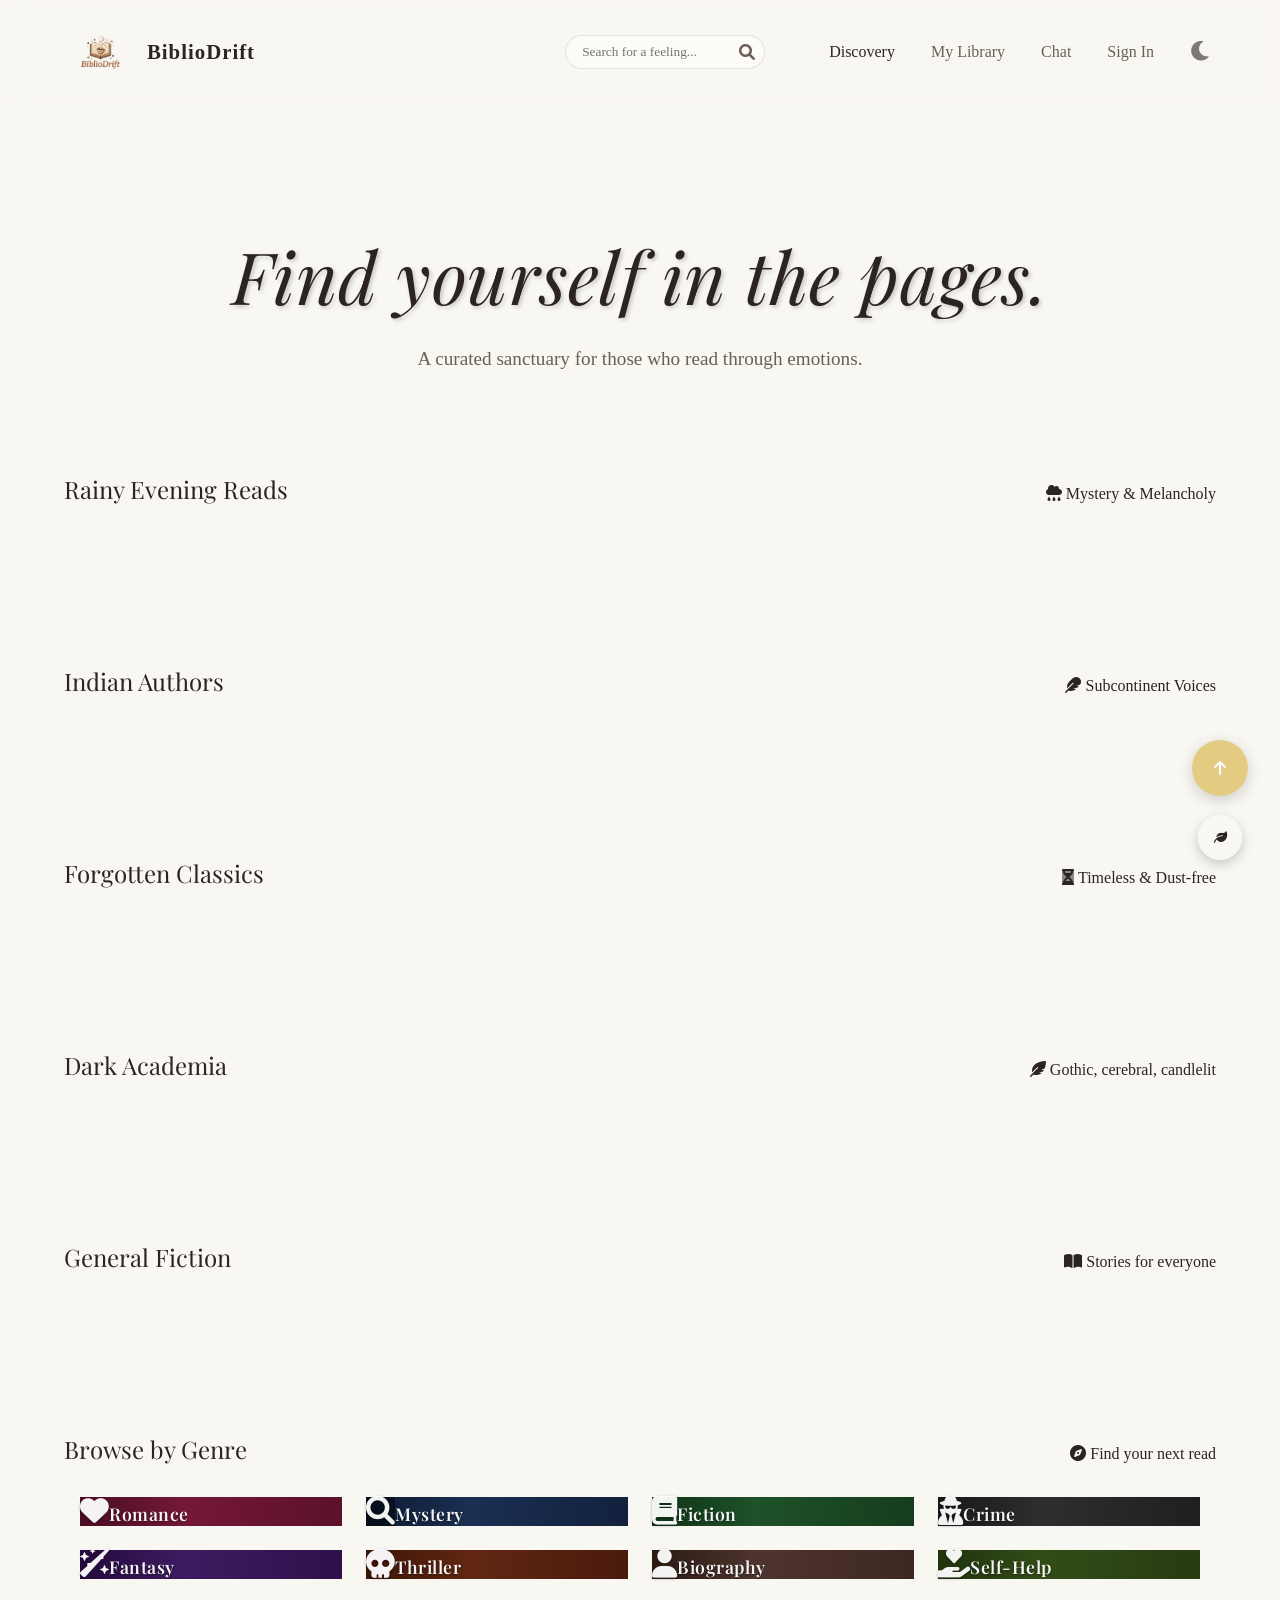
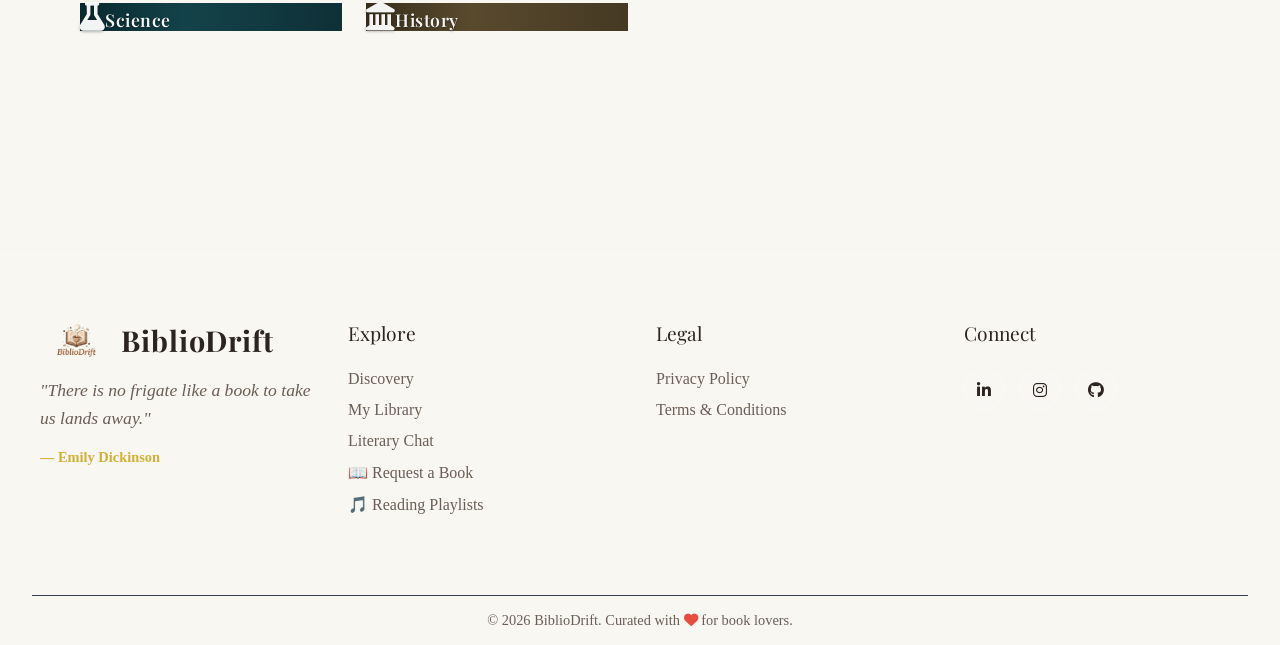
==== commit d124a3b0: "fix: resolve merge conflicts with upstream/main" ====
--- a/frontend/pages/index.html
+++ b/frontend/pages/index.html
@@ -221,6 +221,8 @@
           <li><a href="index.html">Discovery</a></li>
           <li><a href="library.html">My Library</a></li>
           <li><a href="chat.html">Literary Chat</a></li>
+           <li><a href="request-book.html">📖 Request a Book</a></li>
+          <li><a href="spotify-playlists.html">🎵 Reading Playlists</a></li>
         </ul>
       </div>
       <div class="footer-legal">
--- a/frontend/css/style.css
+++ b/frontend/css/style.css
@@ -1107,130 +1107,29 @@
 .modal-actions {
     margin-top: auto;
     display: flex;
-    gap: 0.75rem;
-    align-items: center;
-    justify-content: flex-end;
-    flex-wrap: wrap;
+    gap: 1rem;
 }
 
 .btn-primary {
     background: var(--text-main);
     color: var(--bg-color);
     border: none;
-    padding: 0.8rem 1.25rem;
-    min-height: 44px;
-    min-width: 140px;
-    border-radius: 12px;
+    padding: 1rem 2rem;
+    border-radius: 30px;
     font-family: "Georgia", serif;
-    font-size: 1.05rem;
+    font-size: 1.1rem;
     cursor: pointer;
-    transition: all 0.18s ease;
-    display: flex;
-    align-items: center;
-    gap: 0.6rem;
+    transition: all 0.3s;
+    display: flex;
+    align-items: center;
+    gap: 0.8rem;
 }
 
 .btn-primary:hover {
     background: var(--accent-gold);
     color: #fff;
     transform: translateY(-2px);
-    box-shadow: 0 6px 20px rgba(0, 0, 0, 0.12);
-}
-
-/* Preview & Secondary buttons aligned with primary style */
-.btn-preview,
-.modal-share-btn {
-    min-height: 44px;
-    min-width: 120px;
-    padding: 0.7rem 1rem;
-    border-radius: 12px;
-    display: inline-flex;
-    align-items: center;
-    gap: 0.6rem;
-    font-family: inherit;
-    font-size: 0.98rem;
-}
-
-.btn-preview {
-    background: transparent;
-    color: var(--text-main);
-    border: 2px solid var(--glass-border);
-}
-
-.btn-preview:hover {
-    background: rgba(212,175,55,0.08);
-    border-color: var(--accent-gold);
-}
-
-.modal-share-btn {
-    background: transparent;
-    border: 1px solid var(--glass-border);
-}
-
-.modal-share-btn:hover {
-    background: rgba(0,0,0,0.04);
-    transform: translateY(-1px);
-}
-
-/* Accessible focus outlines */
-.btn-primary:focus-visible,
-.btn-preview:focus-visible,
-.modal-share-btn:focus-visible {
-    outline: 3px solid rgba(212,175,55,0.18);
-    outline-offset: 3px;
-}
-
-/* Make Add to Library button visually match the Preview button */
-#modal-add-btn {
-    min-height: 44px;
-    min-width: 140px;
-    padding: 0.8rem 1.25rem;
-    border-radius: 12px;
-    display: inline-flex;
-    align-items: center;
-    gap: 0.6rem;
-    background: transparent;
-    border: 2px solid var(--glass-border);
-    color: var(--text-main);
-    font-family: inherit;
-    font-size: 1rem;
-    cursor: pointer;
-    transition: all 0.18s ease;
-}
-
-#modal-add-btn:hover {
-    background: rgba(212,175,55,0.06);
-    border-color: var(--accent-gold);
-    transform: translateY(-1px);
-}
-
-/* When the book is already in the library show a filled accent state */
-#modal-add-btn.library-remove-btn {
-    background: linear-gradient(135deg, var(--accent-gold), #e6c44a);
-    color: var(--wood-dark);
-    border-color: var(--accent-gold);
-    box-shadow: 0 8px 28px rgba(212,175,55,0.18);
-}
-
-#modal-add-btn.library-remove-btn:hover {
-    transform: translateY(-2px);
-}
-
-#modal-add-btn:focus-visible {
-    outline: 3px solid rgba(212,175,55,0.18);
-    outline-offset: 3px;
-}
-
-@media (max-width: 520px) {
-    .modal-actions {
-        flex-direction: column-reverse;
-        align-items: stretch;
-    }
-
-    .btn-primary, .btn-preview, .modal-share-btn {
-        width: 100%;
-        min-width: 0;
-    }
+    box-shadow: 0 5px 15px rgba(0, 0, 0, 0.1);
 }
 
 /* Responsive Modal */
@@ -2667,10 +2566,9 @@
 
 .book-detail-grid {
     display: grid;
-    grid-template-columns: 320px 1fr;
-    gap: 2.5rem;
-    padding: 2rem 2.5rem;
-    align-items: start;
+    grid-template-columns: 280px 1fr;
+    gap: 3rem;
+    padding: 2.5rem;
 }
 
 .book-cover-section {
@@ -3489,69 +3387,41 @@
     z-index: 10;
 }
 
-.emotion-tags-container {
-    display: flex;
-    flex-wrap: wrap;
-    gap: 10px;
-    margin: 14px 0;
-}
-
-.emotion-tag {
-    background: linear-gradient(180deg, rgba(255,255,255,0.02), rgba(255,255,255,0.01));
-    backdrop-filter: blur(6px);
-    border: 1px solid rgba(255,255,255,0.06);
-    border-radius: 18px;
-    padding: 8px 14px;
-    min-height: 40px;
-    font-size: 0.95rem;
+.footer-container {
+    max-width: 1200px;
+    margin: 0 auto;
+    display: grid;
+    grid-template-columns: 2fr 1fr 1fr 1fr;
+    gap: 3rem;
+    padding-bottom: 2rem;
+    border-bottom: 1px solid var(--glass-border);
+}
+
+.footer-brand {
+    display: flex;
+    flex-direction: column;
+    gap: 1rem;
+}
+
+.footer-brand .logo {
+    font-family: 'Playfair Display', serif;
+    font-size: 1.8rem;
+    font-weight: 700;
     color: var(--text-main);
-    cursor: pointer;
-    transition: transform 0.16s ease, box-shadow 0.16s ease, border-color 0.16s ease, background 0.16s ease;
-    display: inline-flex;
-    align-items: center;
-    gap: 8px;
-    box-shadow: 0 4px 10px rgba(0,0,0,0.04);
-}
-.emotion-tag:hover {
-    transform: translateY(-4px) scale(1.02);
-    border-color: color-mix(in srgb, var(--accent-gold) 36%, var(--glass-border));
-    box-shadow: 0 10px 30px rgba(0,0,0,0.08);
-    background: linear-gradient(180deg, rgba(255,255,255,0.03), rgba(255,255,255,0.015));
-}
-.emotion-tag.active {
-    background: linear-gradient(135deg, var(--accent-gold), #e6c44a);
-    color: var(--wood-dark);
-    border-color: color-mix(in srgb, var(--accent-gold) 70%, var(--glass-border));
-    box-shadow: 0 12px 36px rgba(212,175,55,0.16);
-    transform: translateY(-2px) scale(1.02);
-}
-
-.emotion-tag i {
+    text-decoration: none;
+    display: flex;
+    align-items: center;
+    gap: 0.5rem;
+}
+
+.footer-tagline {
+    font-style: italic;
+    font-size: 1.1rem;
     color: var(--text-muted);
-    width: 18px;
-    display: inline-flex;
-    align-items: center;
-    justify-content: center;
-}
-
-.emotion-tag.active i {
-    color: var(--wood-dark);
-}
-
-/* Make tags more compact on very small screens */
-@media (max-width: 420px) {
-    .emotion-tag {
-        padding: 6px 10px;
-        font-size: 0.9rem;
-        min-height: 36px;
-    }
-}
-    .footer-tagline {
-        font-size: 1.1rem;
-        color: var(--text-muted);
-        line-height: 1.6;
-        max-width: 300px;
-    }
+    line-height: 1.6;
+    max-width: 300px;
+}
+
 .footer-subtext {
     font-size: 0.9rem;
     color: var(--accent-gold);
@@ -3657,6 +3527,8 @@
         justify-content: center;
     }
 }
+
+\n
 /* ========================================= */
 
 /* ========================================= */
@@ -4430,10 +4302,10 @@
     align-items: center;
     gap: 0.6rem;
 
-    background: var(--glass-bg);
+    background: #1a1a28;
     backdrop-filter: blur(12px);
 
-    border: 1px solid var(--glass-border);
+    border: 1px solid #2a2a3e;
     border-radius: 14px;
 
     padding: 10px 16px;
@@ -4462,26 +4334,26 @@
 
 /* Select styling */
 .sort-select {
-    background: transparent;
-    border: none;
+    width: 100%;
+    background-color: #1a1a28 !important;
+    border: 1px solid var(--rb-border);
+    border-radius: 8px;
+    padding: 0.7rem 1rem;
+    color: #e8e0d0 !important;
+    -webkit-appearance: none;
+    appearance: none;
+    font-size: 0.95rem;
     outline: none;
-
-    font-family: "Georgia", serif;
-    font-size: 14px;
-    color: var(--text-main);
-
-    cursor: pointer;
-}
-
-/* Fancy focus */
+    }
+
 .sort-select:focus {
-    color: var(--accent-gold);
-}
-
-.logo img {
-    height: 40px;
-}
-
+    border-color: #c9a84c;
+}
+
+.sort-select option {
+    background: var(--rb-card);
+    color: var(--rb-text);
+}
 .search-icon {
     cursor: pointer;
 }
@@ -4820,3 +4692,5 @@
   border-top: 1px solid #374151;
 }
 
+
+
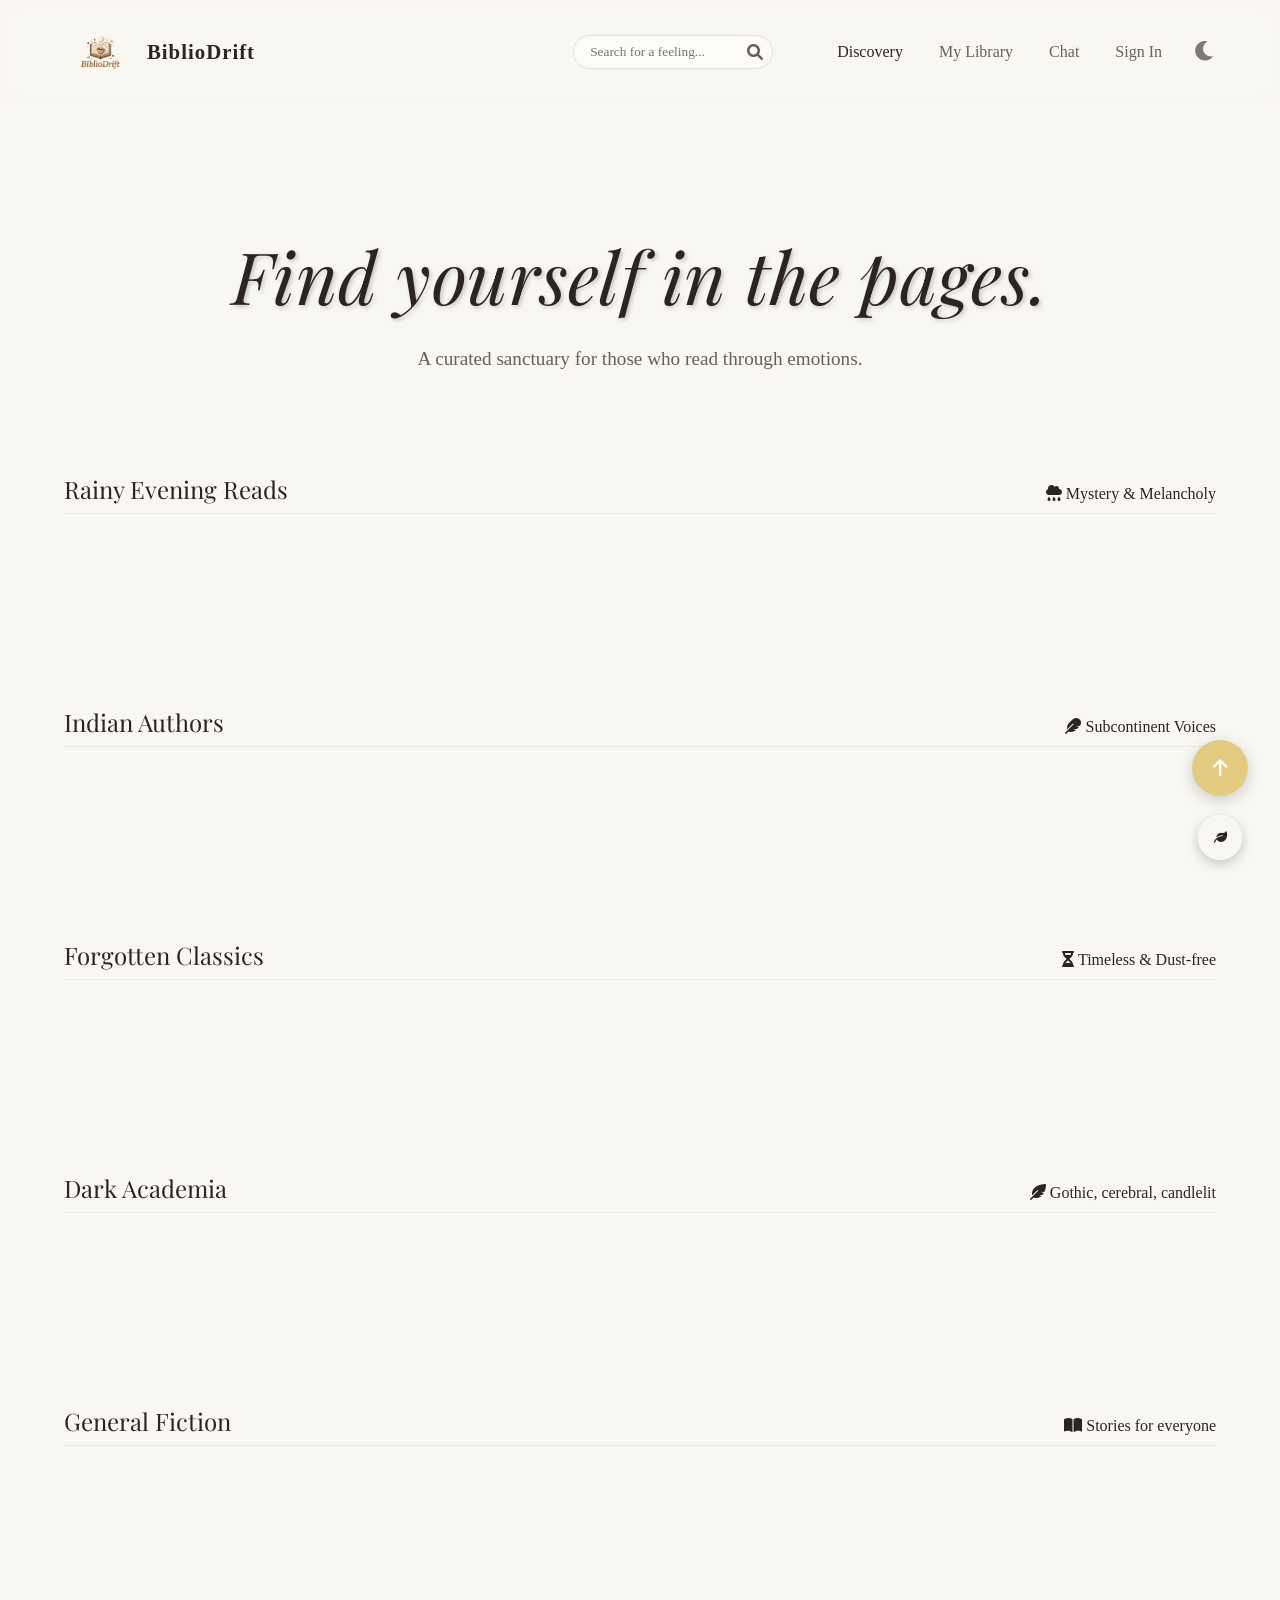
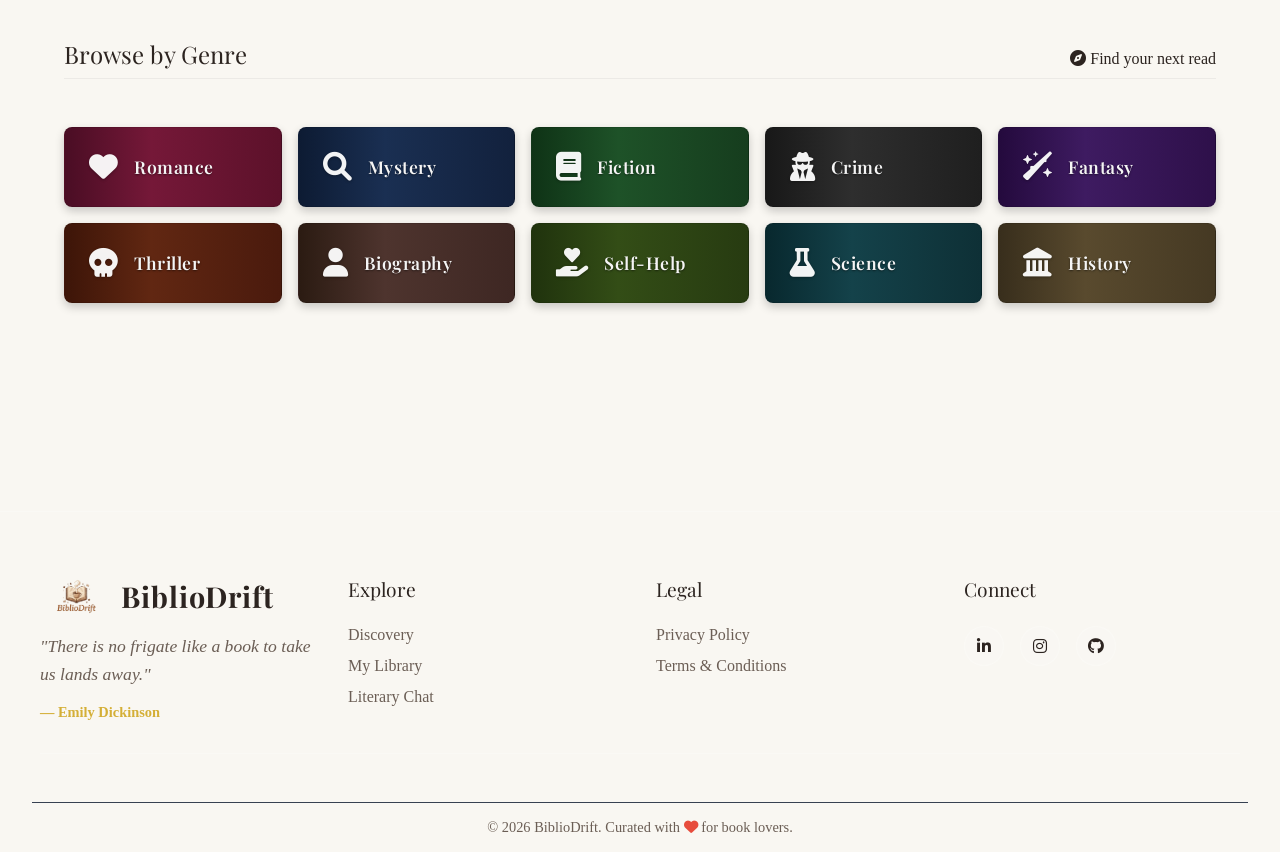
==== commit 49e12d41: "fix: improve dark mode readability for form elements and dropdowns" ====
--- a/frontend/pages/index.html
+++ b/frontend/pages/index.html
@@ -11,20 +11,13 @@
       }
     })();
   </script>
-  <script src="https://unpkg.com/dexie/dist/dexie.js"></script>
-
-  <script src="../js/db.js"></script>
-
-  <script src="../js/app.js"></script>
-  <script src="../js/library-3d.js"></script>
-  <script src="https://unpkg.com/dexie/dist/dexie.js"></script>
   <meta name="viewport" content="width=device-width, initial-scale=1.0" />
   <!-- Added SEO meta description to improve search engine discoverability and click-through rates -->
   <meta name="description" content="BiblioDrift — Discover books by mood, track your reading journey, and get AI-powered recommendations." />
   <title>BiblioDrift | Find yourself in the pages</title>
   <link rel="stylesheet" href="../css/style.css" />
   <link rel="stylesheet" href="../css/keyboard-shortcuts.css" />
-  <link rel="manifest" href="/manifest.json">
+
   <!-- Fonts -->
   <link rel="preconnect" href="https://fonts.googleapis.com" />
   <link rel="preconnect" href="https://fonts.gstatic.com" crossorigin />
@@ -37,7 +30,7 @@
   <script src="https://cdn.jsdelivr.net/npm/dompurify@3.0.6/dist/purify.min.js"></script>
   <link rel="icon" href="../assets/images/biblioDrift_favicon.png" type="image/png">
   <!-- PWA -->
-  <link rel="manifest" href="/manifest.json">
+  <link rel="manifest" href="../manifest.json">
   <meta name="theme-color" content="#2c2420">
   <meta name="apple-mobile-web-app-capable" content="yes">
   <meta name="apple-mobile-web-app-status-bar-style" content="black-translucent">
@@ -221,8 +214,6 @@
           <li><a href="index.html">Discovery</a></li>
           <li><a href="library.html">My Library</a></li>
           <li><a href="chat.html">Literary Chat</a></li>
-           <li><a href="request-book.html">📖 Request a Book</a></li>
-          <li><a href="spotify-playlists.html">🎵 Reading Playlists</a></li>
         </ul>
       </div>
       <div class="footer-legal">
@@ -279,20 +270,6 @@
           <span class="slider"></span>
         </label>
       </div>
-      <div class="ambient-option">
-        <span style="color: var(--text-main) !important;"><i class="fa-solid fa-water"></i> Calm Ocean Waves</span>
-        <label class="switch">
-          <input type="checkbox" id="oceanToggle">
-          <span class="slider"></span>
-        </label>
-      </div>
-      <div class="ambient-option">
-        <span style="color: var(--text-main) !important;"><i class="fa-solid fa-bolt"></i> Stormy Rain</span>
-        <label class="switch">
-          <input type="checkbox" id="stormToggle">
-          <span class="slider"></span>
-        </label>
-      </div>
       <div class="volume-control">
         <label for="ambientVolume" style="color: var(--text-main) !important;"><i class="fa-solid fa-volume-high"></i> Volume</label>
         <input type="range" id="ambientVolume" min="0" max="1" step="0.1" value="0.5" style="width: 100%;">
@@ -303,7 +280,6 @@
   <script src="../js/ambient.js"></script>
   <script src="../js/security.js"></script>
   <script src="../js/pwa.js"></script>
-
 </body>
 
 </html>
--- a/frontend/css/style.css
+++ b/frontend/css/style.css
@@ -1,13 +1,4 @@
 :root {
-    /* Fix: WCAG AA Contrast Floor - Issue #534 */
-.glass-panel,
-.book-tooltip,
-.book-detail-modal,
-[class*="glass"] {
-    background: rgba(0, 0, 0, 0.45) !important;
-    backdrop-filter: blur(12px);
-    -webkit-backdrop-filter: blur(12px);
-}
     /* Day Theme (Default) */
     --bg-color: #f9f7f2;
     --header-bg: rgba(249, 247, 242, 0.8);
@@ -79,7 +70,7 @@
 html[data-theme="night"],
 html[data-theme="night"] body {
     background-color: #1e1a18 !important;
-    color: #fff5f5 !important;
+    color: #e0d5cb !important;
 }
 
 [data-theme="night"] header {
@@ -92,7 +83,6 @@
     color: #e0d5cb !important;
     border-color: rgba(255, 255, 255, 0.1) !important;
 }
-
 
 /* Global Wooden Scrollbar Styling */
 ::-webkit-scrollbar {
@@ -255,8 +245,6 @@
     padding: 2rem 4rem;
     max-width: 1400px;
     margin: 0 auto;
-    width: 100%;
-    overflow-x: hidden;
 }
 
 /* --- Hero --- */
@@ -277,7 +265,6 @@
         transform: translateY(0);
     }
 }
-
 
 .hero h1 {
     font-size: clamp(2.5rem, 8vw, 4.5rem);
@@ -299,32 +286,24 @@
 /* --- Curated Tables (Horizontal Scroll) --- */
 .curated-section {
     margin-bottom: 6rem;
-    width: 100%;
-    overflow-x: hidden;
 }
 
 .section-header {
-    margin-: 0 1rem 0.5rem 1rem;
+    margin-bottom: 2rem;
+    border-bottom: 1px solid rgba(0, 0, 0, 0.05);
+    padding-bottom: 0.5rem;
     display: flex;
     justify-content: space-between;
     align-items: baseline;
-    flex-wrap: wrap;
-    gap: 1rem
-    justify-content: space-between;
-    align-items: baseline;
 }
 
 .curated-row {
     display: flex;
     gap: 3rem;
     padding: 2rem 1rem;
-    overflow-x: auto;
-    overflow-y: hidden;
-    /* Allow horizontal scrolling on mobile */
+    overflow-x: visible;
+    /* Allow 3D overflow */
     perspective: 1000px;
-    -webkit-overflow-scrolling: touch;
-    scroll-behavior: smooth;
-    flex-wrap: nowrap;
 }
 
 /* --- 3D Book Component --- */
@@ -333,8 +312,7 @@
     height: var(--book-height);
     perspective: 1000px;
     cursor: pointer;
-    flex-shrink: 0;
-    min-width: var(--book-width);
+    /* Random slight rotation for organic feel - handled in JS usually, but default here */
 }
 
 .book {
@@ -494,31 +472,25 @@
 
 .book-actions {
     display: flex;
-    gap: 0.35rem;
-    justify-content: center;
-    align-items: center;
-    width: 100%;
+    gap: 0.5rem;
 }
 
 .btn-icon {
     border: none;
     background: none;
     cursor: pointer;
-    font-size: 1rem;
-    padding: 0.15rem 0.25rem;
+    font-size: 1.2rem;
     opacity: 0.6;
-    transition: opacity 0.2s, transform 0.12s;
+    transition: opacity 0.2s;
 }
 
 .btn-icon:hover {
     opacity: 1;
-    transform: scale(1.08);
+    transform: scale(1.1);
 }
 
 /* --- Virtual Shelves --- */
 .shelves-container {
-    width: 100%;
-    overflow-x: hidden;
     display: flex;
     flex-direction: column;
     gap: 4rem;
@@ -547,9 +519,6 @@
     gap: 1.5rem;
     /* More spacing for expanded books */
     min-height: 280px;
-    flex-wrap: nowrap;
-    overflow-x: auto;
-    -webkit-overflow-scrolling: touch;
 }
 
 .shelf-row::after {
@@ -703,8 +672,6 @@
     overflow-y: auto;
     box-shadow: var(--shadow-soft);
     border: 1px solid var(--glass-border);
-    display: flex;
-    flex-direction: column;
 }
 
 .mood-modal-header {
@@ -936,7 +903,6 @@
     border: none;
     padding: 0;
     overflow: visible;
-    max-height: 95vh;
 }
 
 .glass-modal::backdrop {
@@ -954,9 +920,7 @@
     padding: 2.5rem;
     position: relative;
     overflow: hidden;
-    overflow-y: auto;
     animation: modalIn 0.4s cubic-bezier(0.175, 0.885, 0.32, 1.275);
-    max-height: 90vh;
 }
 
 [data-theme="night"] .modal-content {
@@ -1146,29 +1110,6 @@
     .modal-content {
         padding: 1.5rem;
     }
-
-    .modal-info h2 {
-        font-size: 1.8rem;
-    }
-
-    .ai-insight-box {
-        padding: 1rem 1.2rem;
-    }
-
-    #modal-ai-note {
-        font-size: 0.95rem;
-    }
-
-    .modal-actions {
-        flex-direction: column;
-        width: 100%;
-    }
-
-    .btn-primary,
-    .btn-secondary,
-    .btn-preview {
-        width: 100%;
-    }
 }
 
 /* ===== CHAT INTERFACE STYLES ===== */
@@ -1535,7 +1476,6 @@
     justify-content: center;
     overflow: hidden;
     box-shadow: 0 2px 8px rgba(0, 0, 0, 0.1);
-    flex-shrink: 0;
 }
 
 .book-rec-cover img {
@@ -1556,7 +1496,6 @@
     line-height: 1.2;
     display: -webkit-box;
     -webkit-line-clamp: 2;
-    line-clamp: 2;
     -webkit-box-orient: vertical;
     overflow: hidden;
 }
@@ -1566,7 +1505,6 @@
     color: var(--text-muted);
     display: -webkit-box;
     -webkit-line-clamp: 1;
-    line-clamp: 1;
     -webkit-box-orient: vertical;
     overflow: hidden;
 }
@@ -1781,15 +1719,13 @@
 }
 
 /* ===== GENRE SECTION STYLES ===== */
+
+/* Genre Grid Layout */
 .genre-grid {
     display: grid;
-    grid-template-columns: repeat(4, 1fr);
-    gap: 1.5rem;
-    padding: 2rem 1rem;
-    width: 100%;
-    max-width: 100%;
-    overflow-x: hidden;
-}
+    grid-template-columns: repeat(5, 1fr);
+    gap: 1rem;
+    padding: 1rem 0;
 }
 
 /* Genre Card - Vintage Book Spine Look */
@@ -1800,7 +1736,7 @@
     /* Horizontal layout */
     align-items: center;
     justify-content: flex-start;
-    padding: 1.25rem 1.75rem;
+    padding: 1rem 1.5rem;
     cursor: pointer;
     transition: all 0.3s cubic-bezier(0.23, 1, 0.32, 1);
 
@@ -1808,11 +1744,12 @@
     border-radius: 8px;
     box-shadow: 0 4px 10px rgba(0, 0, 0, 0.2);
 
-    height: 100px;
+    height: 80px;
+    /* Much smaller height */
     position: relative;
     overflow: hidden;
     border: 1px solid rgba(0, 0, 0, 0.1);
-    gap: 1.5rem;
+    gap: 1rem;
 }
 
 /* Remove gold lines for cleaner small look */
@@ -1986,14 +1923,12 @@
 
 /* Genre Books Grid */
 .genre-books-grid {
-    display: grid;
-    grid-template-columns: repeat(auto-fill, minmax(140px, 1fr));
-    gap: 1.5rem;
+    display: flex;
+    flex-wrap: wrap;
+    justify-content: center;
+    gap: 3rem;
     padding: 2rem;
     perspective: 1000px;
-    justify-items: center;
-    width: 100%;
-    max-width: 100%;
 }
 
 .genre-book-card {
@@ -2028,7 +1963,6 @@
     margin: 0 0 0.25rem 0;
     display: -webkit-box;
     -webkit-line-clamp: 2;
-    line-clamp: 2;
     -webkit-box-orient: vertical;
     overflow: hidden;
 }
@@ -2400,14 +2334,6 @@
     transition: all 0.3s cubic-bezier(0.23, 1, 0.32, 1);
 }
 
-/* Fix: Ensure light text in day theme for contrast with dark background override */
-.book-tooltip .tooltip-title,
-.book-tooltip .tooltip-author,
-.book-tooltip .tooltip-rating-text,
-.book-tooltip .tooltip-description {
-    color: #f5f5f5 !important;
-}
-
 [data-theme="night"] .book-tooltip {
     background: rgba(44, 36, 32, 0.98);
     border: 1px solid rgba(255, 255, 255, 0.1);
@@ -2476,7 +2402,6 @@
     line-height: 1.5;
     display: -webkit-box;
     -webkit-line-clamp: 3;
-    line-clamp: 3;
     -webkit-box-orient: vertical;
     overflow: hidden;
     border-top: 1px solid rgba(0, 0, 0, 0.08);
@@ -4302,10 +4227,10 @@
     align-items: center;
     gap: 0.6rem;
 
-    background: #1a1a28;
+    background: var(--glass-bg);
     backdrop-filter: blur(12px);
 
-    border: 1px solid #2a2a3e;
+    border: 1px solid var(--glass-border);
     border-radius: 14px;
 
     padding: 10px 16px;
@@ -4334,26 +4259,26 @@
 
 /* Select styling */
 .sort-select {
-    width: 100%;
-    background-color: #1a1a28 !important;
-    border: 1px solid var(--rb-border);
-    border-radius: 8px;
-    padding: 0.7rem 1rem;
-    color: #e8e0d0 !important;
-    -webkit-appearance: none;
-    appearance: none;
-    font-size: 0.95rem;
+    background: transparent;
+    border: none;
     outline: none;
-    }
-
+
+    font-family: "Georgia", serif;
+    font-size: 14px;
+    color: var(--text-main);
+
+    cursor: pointer;
+}
+
+/* Fancy focus */
 .sort-select:focus {
-    border-color: #c9a84c;
-}
-
-.sort-select option {
-    background: var(--rb-card);
-    color: var(--rb-text);
-}
+    color: var(--accent-gold);
+}
+
+.logo img {
+    height: 40px;
+}
+
 .search-icon {
     cursor: pointer;
 }
@@ -4630,21 +4555,941 @@
 input:checked+.slider:before {
     transform: translateX(14px);
 }
-html[data-theme="night"] .glass-overlay,
-body.night-mode .glass-overlay,
-[data-theme="night"] .glass-overlay {
-    background-color: #1e140c !important;
-    border: 1px solid rgba(255, 255, 255, 0.1) !important;
-}
-
-html[data-theme="night"] .tooltip-title,
-body.night-mode .tooltip-title {
-    color: #ffffff !important;
-}
-
-html[data-theme="night"] .tooltip-author,
-body.night-mode .tooltip-author {
-    color: #cccccc !important;
+
+
+/* ============================================================ */
+/* READING PROGRESS TRACKING SYSTEM                            */
+/* ============================================================ */
+
+/* --- Spine progress indicator (library.html 3D view) --- */
+.spine-progress-indicator {
+    position: absolute;
+    bottom: 0;
+    left: 0;
+    width: 100%;
+    height: 100%;
+    pointer-events: none;
+    overflow: hidden;
+    border-radius: 2px 4px 4px 2px;
+    z-index: 2;
+}
+
+.spine-progress-fill {
+    position: absolute;
+    bottom: 0;
+    left: 0;
+    width: 100%;
+    background: rgba(212, 175, 55, 0.45);
+    transition: height 0.4s ease;
+    border-radius: 0 0 2px 2px;
+}
+
+/* Finished badge on spine */
+.spine-finished-badge {
+    position: absolute;
+    bottom: 8px;
+    left: 50%;
+    transform: translateX(-50%);
+    color: #4caf50;
+    font-size: 0.75rem;
+    text-shadow: 0 1px 3px rgba(0, 0, 0, 0.5);
+    pointer-events: none;
+    z-index: 3;
+}
+
+/* --- Tooltip progress bar --- */
+.tooltip-progress {
+    margin-top: 0.5rem;
+    padding-top: 0.5rem;
+    border-top: 1px solid rgba(0, 0, 0, 0.08);
+}
+
+[data-theme="night"] .tooltip-progress {
+    border-top-color: rgba(255, 255, 255, 0.08);
+}
+
+.tooltip-progress-bar-track {
+    width: 100%;
+    height: 6px;
+    background: rgba(0, 0, 0, 0.1);
+    border-radius: 3px;
+    overflow: hidden;
+    margin-bottom: 4px;
+}
+
+[data-theme="night"] .tooltip-progress-bar-track {
+    background: rgba(255, 255, 255, 0.1);
+}
+
+.tooltip-progress-bar-fill {
+    height: 100%;
+    background: linear-gradient(90deg, var(--accent-gold), #e6c44a);
+    border-radius: 3px;
+    transition: width 0.3s ease;
+}
+
+.tooltip-progress-label {
+    font-size: 0.75rem;
+    color: var(--text-muted);
+}
+
+/* --- Modal progress tracker --- */
+.reading-progress-tracker {
+    background: #fdfaf5;
+    border: 1px solid rgba(212, 175, 55, 0.25);
+    border-radius: 12px;
+    padding: 1.2rem 1.4rem;
+    margin-top: 0.75rem;
+    width: 100%;
+}
+
+[data-theme="night"] .reading-progress-tracker {
+    background: rgba(255, 255, 255, 0.04);
+    border-color: rgba(212, 175, 55, 0.2);
+}
+
+.progress-tracker-header {
+    display: flex;
+    align-items: center;
+    gap: 0.6rem;
+    margin-bottom: 0.9rem;
+    color: var(--wood-dark);
+}
+
+[data-theme="night"] .progress-tracker-header {
+    color: var(--accent-gold);
+}
+
+.progress-tracker-header i {
+    color: var(--accent-gold);
+    font-size: 1rem;
+}
+
+.progress-tracker-title {
+    font-family: 'Playfair Display', serif;
+    font-size: 1rem;
+    font-weight: 600;
+    flex: 1;
+}
+
+.progress-percent-badge {
+    background: var(--accent-gold);
+    color: #2c2420;
+    font-size: 0.8rem;
+    font-weight: 700;
+    padding: 2px 10px;
+    border-radius: 20px;
+    min-width: 44px;
+    text-align: center;
+}
+
+/* Mode toggle buttons */
+.progress-mode-toggle {
+    display: flex;
+    gap: 0.4rem;
+    margin-bottom: 0.9rem;
+}
+
+.progress-mode-btn {
+    flex: 1;
+    padding: 0.35rem 0.6rem;
+    border: 1px solid var(--glass-border);
+    border-radius: 8px;
+    background: transparent;
+    color: var(--text-muted);
+    font-family: 'Georgia', serif;
+    font-size: 0.8rem;
+    cursor: pointer;
+    transition: all 0.2s ease;
+}
+
+.progress-mode-btn.active {
+    background: var(--accent-gold);
+    color: #2c2420;
+    border-color: var(--accent-gold);
+    font-weight: 600;
+}
+
+.progress-mode-btn:hover:not(.active) {
+    border-color: var(--accent-gold);
+    color: var(--text-main);
+}
+
+/* Percentage slider group */
+.progress-input-group {
+    margin-bottom: 0.75rem;
+}
+
+.progress-range-slider {
+    width: 100%;
+    accent-color: var(--accent-gold);
+    cursor: pointer;
+    margin-bottom: 0.4rem;
+    height: 4px;
+}
+
+.progress-bar-track {
+    width: 100%;
+    height: 8px;
+    background: rgba(0, 0, 0, 0.08);
+    border-radius: 4px;
+    overflow: hidden;
+    margin-bottom: 0.3rem;
+}
+
+[data-theme="night"] .progress-bar-track {
+    background: rgba(255, 255, 255, 0.1);
+}
+
+.progress-bar-fill {
+    height: 100%;
+    background: linear-gradient(90deg, var(--accent-gold), #e6c44a);
+    border-radius: 4px;
+    transition: width 0.25s ease;
+}
+
+.progress-range-labels {
+    display: flex;
+    justify-content: space-between;
+    font-size: 0.72rem;
+    color: var(--text-muted);
+}
+
+/* Pages input group */
+.pages-input-row {
+    display: flex;
+    align-items: flex-end;
+    gap: 0.6rem;
+}
+
+.pages-field {
+    display: flex;
+    flex-direction: column;
+    gap: 0.25rem;
+    flex: 1;
+}
+
+.pages-field label {
+    font-size: 0.72rem;
+    color: var(--text-muted);
+    text-transform: uppercase;
+    letter-spacing: 0.5px;
+}
+
+.pages-number-input {
+    width: 100%;
+    padding: 0.4rem 0.6rem;
+    border: 1px solid var(--input-border);
+    border-radius: 8px;
+    background: var(--input-bg);
+    color: var(--text-main);
+    font-family: 'Georgia', serif;
+    font-size: 0.9rem;
+    text-align: center;
+    outline: none;
+    transition: border-color 0.2s;
+}
+
+.pages-number-input:focus {
+    border-color: var(--accent-gold);
+}
+
+.pages-divider {
+    font-size: 0.85rem;
+    color: var(--text-muted);
+    padding-bottom: 0.5rem;
+    flex-shrink: 0;
+}
+
+/* Save button */
+.progress-save-btn {
+    width: 100%;
+    padding: 0.6rem 1rem;
+    background: var(--wood-dark);
+    color: #fff;
+    border: none;
+    border-radius: 10px;
+    font-family: 'Georgia', serif;
+    font-size: 0.9rem;
+    cursor: pointer;
+    display: flex;
+    align-items: center;
+    justify-content: center;
+    gap: 0.5rem;
+    transition: all 0.25s ease;
+    margin-top: 0.25rem;
+}
+
+.progress-save-btn:hover:not(:disabled) {
+    background: var(--accent-gold);
+    color: #2c2420;
+    transform: translateY(-1px);
+    box-shadow: 0 4px 12px rgba(212, 175, 55, 0.3);
+}
+
+.progress-save-btn:disabled {
+    opacity: 0.6;
+    cursor: not-allowed;
+}
+
+/* --- Profile page: reading progress overview --- */
+.reading-progress-overview {
+    background: var(--book-bg);
+    border-radius: 16px;
+    padding: 2rem;
+    box-shadow: var(--shadow-soft);
+    border: 1px solid var(--glass-border);
+}
+
+.reading-progress-overview h2 {
+    font-family: 'Playfair Display', serif;
+    font-size: 1.5rem;
+    color: var(--text-main);
+    margin-bottom: 1.5rem;
+    display: flex;
+    align-items: center;
+    gap: 0.6rem;
+}
+
+.reading-progress-overview h2 i {
+    color: var(--accent-gold);
+}
+
+.progress-overview-grid {
+    display: grid;
+    grid-template-columns: repeat(auto-fill, minmax(260px, 1fr));
+    gap: 1.25rem;
+}
+
+.progress-overview-card {
+    display: flex;
+    gap: 1rem;
+    background: var(--glass-bg);
+    border: 1px solid var(--glass-border);
+    border-radius: 12px;
+    padding: 1rem;
+    transition: transform 0.2s ease, box-shadow 0.2s ease;
+}
+
+.progress-overview-card:hover {
+    transform: translateY(-3px);
+    box-shadow: 0 8px 20px rgba(0, 0, 0, 0.1);
+    border-color: var(--accent-gold);
+}
+
+.progress-card-cover {
+    width: 56px;
+    height: 80px;
+    border-radius: 4px;
+    overflow: hidden;
+    flex-shrink: 0;
+    background: var(--wood-light);
+    display: flex;
+    align-items: center;
+    justify-content: center;
+    color: rgba(255, 255, 255, 0.6);
+    font-size: 1.5rem;
+    box-shadow: 3px 3px 8px rgba(0, 0, 0, 0.15);
+}
+
+.progress-card-cover img {
+    width: 100%;
+    height: 100%;
+    object-fit: cover;
+}
+
+.progress-card-info {
+    flex: 1;
+    min-width: 0;
+    display: flex;
+    flex-direction: column;
+    gap: 0.3rem;
+}
+
+.progress-card-title {
+    font-family: 'Playfair Display', serif;
+    font-size: 0.95rem;
+    font-weight: 600;
+    color: var(--text-main);
+    white-space: nowrap;
+    overflow: hidden;
+    text-overflow: ellipsis;
+}
+
+.progress-card-author {
+    font-size: 0.8rem;
+    color: var(--text-muted);
+    font-style: italic;
+    white-space: nowrap;
+    overflow: hidden;
+    text-overflow: ellipsis;
+}
+
+.progress-card-bar-wrap {
+    display: flex;
+    align-items: center;
+    gap: 0.5rem;
+    margin-top: 0.25rem;
+}
+
+.progress-card-bar-track {
+    flex: 1;
+    height: 6px;
+    background: rgba(0, 0, 0, 0.08);
+    border-radius: 3px;
+    overflow: hidden;
+}
+
+[data-theme="night"] .progress-card-bar-track {
+    background: rgba(255, 255, 255, 0.1);
+}
+
+.progress-card-bar-fill {
+    height: 100%;
+    background: linear-gradient(90deg, var(--accent-gold), #e6c44a);
+    border-radius: 3px;
+    transition: width 0.3s ease;
+}
+
+.progress-card-pct {
+    font-size: 0.75rem;
+    font-weight: 700;
+    color: var(--accent-gold);
+    min-width: 32px;
+    text-align: right;
+}
+
+.progress-card-quick-update {
+    display: flex;
+    align-items: center;
+    gap: 0.4rem;
+    margin-top: 0.3rem;
+}
+
+.progress-card-slider {
+    flex: 1;
+    accent-color: var(--accent-gold);
+    cursor: pointer;
+    height: 4px;
+}
+
+.progress-card-save-btn {
+    width: 28px;
+    height: 28px;
+    border-radius: 50%;
+    border: 1px solid var(--glass-border);
+    background: var(--glass-bg);
+    color: var(--text-muted);
+    cursor: pointer;
+    display: flex;
+    align-items: center;
+    justify-content: center;
+    font-size: 0.75rem;
+    transition: all 0.2s ease;
+    flex-shrink: 0;
+}
+
+.progress-card-save-btn:hover:not(:disabled) {
+    background: var(--accent-gold);
+    color: #2c2420;
+    border-color: var(--accent-gold);
+}
+
+.progress-card-save-btn:disabled {
+    opacity: 0.5;
+    cursor: not-allowed;
+}
+
+@media (max-width: 600px) {
+    .progress-overview-grid {
+        grid-template-columns: 1fr;
+    }
+
+    .reading-progress-tracker {
+        padding: 1rem;
+    }
+
+    .pages-input-row {
+        flex-wrap: wrap;
+    }
+
+    .pages-divider {
+        display: none;
+    }
+}
+
+
+/* ============================================================ */
+/* IN-APP BOOK PREVIEW MODAL (Google Books Embedded Viewer)    */
+/* ============================================================ */
+
+/* Backdrop overlay — hidden by default, shown via .active */
+.book-preview-modal {
+    display: none;
+    position: fixed;
+    inset: 0;
+    width: 100vw;
+    height: 100vh;
+    background: rgba(0, 0, 0, 0.78);
+    backdrop-filter: blur(6px);
+    -webkit-backdrop-filter: blur(6px);
+    z-index: 30000;   /* above all other modals */
+    align-items: center;
+    justify-content: center;
+    overflow: hidden;
+}
+
+.book-preview-modal.active {
+    display: flex;
+}
+
+/* Inner panel */
+.preview-modal-inner {
+    background: var(--bg-color);
+    border-radius: 20px;
+    width: min(92vw, 960px);
+    height: min(90vh, 780px);
+    display: flex;
+    flex-direction: column;
+    overflow: hidden;
+    box-shadow:
+        0 32px 80px rgba(0, 0, 0, 0.5),
+        0 8px 24px rgba(0, 0, 0, 0.3);
+    border: 1px solid var(--glass-border);
+    position: relative;
+    animation: previewModalIn 0.3s cubic-bezier(0.23, 1, 0.32, 1);
+}
+
+@keyframes previewModalIn {
+    from { opacity: 0; transform: scale(0.94) translateY(16px); }
+    to   { opacity: 1; transform: scale(1)    translateY(0);    }
+}
+
+/* Header */
+.preview-modal-header {
+    display: flex;
+    align-items: center;
+    justify-content: space-between;
+    padding: 1rem 1.5rem;
+    border-bottom: 1px solid var(--glass-border);
+    background: var(--header-bg);
+    flex-shrink: 0;
+    gap: 1rem;
+}
+
+.preview-modal-title-wrap {
+    display: flex;
+    align-items: center;
+    gap: 0.6rem;
+    min-width: 0;
+    flex: 1;
+}
+
+.preview-header-icon {
+    color: var(--accent-gold);
+    font-size: 1.1rem;
+    flex-shrink: 0;
+}
+
+.preview-modal-title {
+    font-family: 'Playfair Display', serif;
+    font-size: 1.1rem;
+    font-weight: 600;
+    color: var(--text-main);
+    white-space: nowrap;
+    overflow: hidden;
+    text-overflow: ellipsis;
+}
+
+.preview-powered-by {
+    font-size: 0.72rem;
+    color: var(--text-muted);
+    white-space: nowrap;
+    flex-shrink: 0;
+    padding: 2px 8px;
+    background: var(--glass-bg);
+    border: 1px solid var(--glass-border);
+    border-radius: 10px;
+}
+
+.preview-close-btn {
+    width: 36px;
+    height: 36px;
+    border-radius: 50%;
+    border: 1px solid var(--glass-border);
+    background: var(--glass-bg);
+    color: var(--text-muted);
+    cursor: pointer;
+    display: flex;
+    align-items: center;
+    justify-content: center;
+    font-size: 1rem;
+    flex-shrink: 0;
+    transition: all 0.2s ease;
+    position: relative;
+    z-index: 10;
+}
+
+.preview-close-btn:hover {
+    background: var(--accent-gold);
+    color: #2c2420;
+    border-color: var(--accent-gold);
+    transform: rotate(90deg);
+}
+
+/* Body */
+.preview-modal-body {
+    flex: 1;
+    position: relative;
+    overflow: hidden;
+    background: #f5f5f5;
+    min-height: 0;
+}
+
+[data-theme="night"] .preview-modal-body {
+    background: #1a1614;
+}
+
+/* Loading state */
+.preview-loading {
+    position: absolute;
+    inset: 0;
+    display: flex;
+    flex-direction: column;
+    align-items: center;
+    justify-content: center;
+    gap: 1.2rem;
+    background: var(--bg-color);
+    z-index: 2;
+}
+
+.preview-loading p {
+    color: var(--text-muted);
+    font-family: 'Georgia', serif;
+    font-style: italic;
+    font-size: 1rem;
+}
+
+.preview-loading-spinner {
+    width: 44px;
+    height: 44px;
+    border: 3px solid var(--glass-border);
+    border-top-color: var(--accent-gold);
+    border-radius: 50%;
+    animation: previewSpin 0.8s linear infinite;
+}
+
+@keyframes previewSpin {
+    to { transform: rotate(360deg); }
+}
+
+/* Viewer container — Google injects its iframe here */
+.preview-viewer-container {
+    width: 100%;
+    height: 100%;
+    position: absolute;
+    inset: 0;
+}
+
+.preview-viewer-container iframe {
+    width: 100% !important;
+    height: 100% !important;
+    border: none !important;
+    display: block !important;
+}
+
+/* Fallback state */
+.preview-fallback {
+    position: absolute;
+    inset: 0;
+    display: flex;
+    flex-direction: column;
+    align-items: center;
+    justify-content: center;
+    gap: 1rem;
+    padding: 2rem;
+    background: var(--bg-color);
+    text-align: center;
+    z-index: 2;
+}
+
+.preview-fallback-icon {
+    font-size: 3.5rem;
+    color: var(--accent-gold);
+    opacity: 0.6;
+    margin-bottom: 0.5rem;
+}
+
+.preview-fallback-title {
+    font-family: 'Playfair Display', serif;
+    font-size: 1.5rem;
+    color: var(--text-main);
+    margin: 0;
+}
+
+.preview-fallback-msg {
+    color: var(--text-muted);
+    font-size: 0.95rem;
+    line-height: 1.6;
+    max-width: 38ch;
+    margin: 0;
+}
+
+.preview-external-link {
+    display: inline-flex;
+    align-items: center;
+    gap: 0.5rem;
+    margin-top: 0.5rem;
+    padding: 0.65rem 1.4rem;
+    background: var(--accent-gold);
+    color: #2c2420;
+    border-radius: 24px;
+    font-family: 'Georgia', serif;
+    font-size: 0.9rem;
+    font-weight: 600;
+    text-decoration: none;
+    transition: all 0.25s ease;
+    box-shadow: 0 4px 12px rgba(212, 175, 55, 0.3);
+}
+
+.preview-external-link:hover {
+    background: #e6c44a;
+    transform: translateY(-2px);
+    box-shadow: 0 6px 18px rgba(212, 175, 55, 0.4);
+}
+
+/* Footer */
+.preview-modal-footer {
+    padding: 0.6rem 1.5rem;
+    border-top: 1px solid var(--glass-border);
+    background: var(--header-bg);
+    flex-shrink: 0;
+}
+
+.preview-disclaimer {
+    font-size: 0.75rem;
+    color: var(--text-muted);
+    display: flex;
+    align-items: center;
+    gap: 0.4rem;
+    margin: 0;
+}
+
+.preview-disclaimer i {
+    color: var(--accent-gold);
+    flex-shrink: 0;
+}
+
+/* Preview trigger button */
+.btn-preview {
+    display: inline-flex;
+    align-items: center;
+    gap: 0.5rem;
+    padding: 0.65rem 1.2rem;
+    background: transparent;
+    border: 1.5px solid var(--accent-gold);
+    color: var(--accent-gold);
+    border-radius: 24px;
+    font-family: 'Georgia', serif;
+    font-size: 0.9rem;
+    cursor: pointer;
+    transition: all 0.25s ease;
+    white-space: nowrap;
+}
+
+.btn-preview:hover {
+    background: var(--accent-gold);
+    color: #2c2420;
+    transform: translateY(-1px);
+    box-shadow: 0 4px 12px rgba(212, 175, 55, 0.3);
+}
+
+.btn-preview i {
+    font-size: 0.85rem;
+}
+
+/* Responsive */
+@media (max-width: 768px) {
+    .preview-modal-inner {
+        width: 100vw;
+        height: 100vh;
+        border-radius: 0;
+        border: none;
+    }
+
+    .preview-modal-header {
+        padding: 0.85rem 1rem;
+    }
+
+    .preview-powered-by {
+        display: none;
+    }
+
+    .preview-modal-footer {
+        padding: 0.5rem 1rem;
+    }
+}
+
+@media (max-width: 480px) {
+    .preview-modal-title {
+        font-size: 0.95rem;
+    }
+}
+
+
+/* ============================================================ */
+/* PWA — Install Banner & Offline Indicator                    */
+/* ============================================================ */
+
+/* Install banner — slides up from the bottom */
+#pwa-install-banner {
+    position: fixed;
+    bottom: 0;
+    left: 0;
+    right: 0;
+    background: var(--bg-color);
+    border-top: 1px solid var(--glass-border);
+    box-shadow: 0 -4px 24px rgba(0, 0, 0, 0.15);
+    padding: 0.85rem 1.25rem;
+    display: flex;
+    align-items: center;
+    justify-content: space-between;
+    gap: 1rem;
+    z-index: 40000;
+    transform: translateY(100%);
+    transition: transform 0.35s cubic-bezier(0.23, 1, 0.32, 1);
+    font-family: 'Georgia', serif;
+}
+
+#pwa-install-banner.pwa-banner-visible {
+    transform: translateY(0);
+}
+
+.pwa-banner-content {
+    display: flex;
+    align-items: center;
+    gap: 0.85rem;
+    min-width: 0;
+}
+
+.pwa-banner-icon {
+    width: 40px;
+    height: 40px;
+    border-radius: 10px;
+    flex-shrink: 0;
+    object-fit: contain;
+}
+
+.pwa-banner-text {
+    display: flex;
+    flex-direction: column;
+    gap: 0.1rem;
+    min-width: 0;
+}
+
+.pwa-banner-text strong {
+    font-size: 0.95rem;
+    color: var(--text-main);
+    white-space: nowrap;
+}
+
+.pwa-banner-text span {
+    font-size: 0.8rem;
+    color: var(--text-muted);
+    white-space: nowrap;
+}
+
+.pwa-banner-actions {
+    display: flex;
+    align-items: center;
+    gap: 0.6rem;
+    flex-shrink: 0;
+}
+
+.pwa-install-btn {
+    padding: 0.5rem 1.2rem;
+    background: var(--accent-gold);
+    color: #2c2420;
+    border: none;
+    border-radius: 20px;
+    font-family: 'Georgia', serif;
+    font-size: 0.9rem;
+    font-weight: 600;
+    cursor: pointer;
+    transition: all 0.2s ease;
+    white-space: nowrap;
+}
+
+.pwa-install-btn:hover {
+    background: #e6c44a;
+    transform: translateY(-1px);
+    box-shadow: 0 4px 12px rgba(212, 175, 55, 0.35);
+}
+
+.pwa-dismiss-btn {
+    width: 32px;
+    height: 32px;
+    border-radius: 50%;
+    border: 1px solid var(--glass-border);
+    background: var(--glass-bg);
+    color: var(--text-muted);
+    cursor: pointer;
+    display: flex;
+    align-items: center;
+    justify-content: center;
+    font-size: 0.9rem;
+    transition: all 0.2s ease;
+    flex-shrink: 0;
+}
+
+.pwa-dismiss-btn:hover {
+    background: var(--text-muted);
+    color: var(--bg-color);
+}
+
+/* Offline indicator pill — shown by pwa.js when navigator.onLine is false */
+#pwa-offline-indicator {
+    position: fixed;
+    top: 70px;
+    left: 50%;
+    transform: translateX(-50%) translateY(-8px);
+    background: #2c2420;
+    color: #f9f7f2;
+    padding: 0.4rem 1rem;
+    border-radius: 20px;
+    font-family: 'Georgia', serif;
+    font-size: 0.8rem;
+    display: flex;
+    align-items: center;
+    gap: 0.5rem;
+    z-index: 40001;
+    opacity: 0;
+    transition: opacity 0.3s ease, transform 0.3s ease;
+    pointer-events: none;
+    box-shadow: 0 4px 12px rgba(0, 0, 0, 0.25);
+}
+
+#pwa-offline-indicator.visible {
+    opacity: 1;
+    transform: translateX(-50%) translateY(0);
+}
+
+#pwa-offline-indicator i {
+    color: #e6c44a;
+}
+
+@media (max-width: 480px) {
+    #pwa-install-banner {
+        flex-direction: column;
+        align-items: flex-start;
+        gap: 0.75rem;
+        padding: 1rem;
+    }
+
+    .pwa-banner-actions {
+        width: 100%;
+        justify-content: flex-end;
+    }
 }
 
 
@@ -4691,6 +5536,19 @@
   padding-top: 1rem;
   border-top: 1px solid #374151;
 }
-
-
-
+/* Dark mode readability fixes */
+@media (prefers-color-scheme: dark) {
+  input, select, textarea {
+    color: #e8e0d0 !important;
+    background-color: #1a1a28 !important;
+    border-color: #2a2a3e !important;
+  }
+  input::placeholder, textarea::placeholder {
+    color: #9a8e7e !important;
+    opacity: 1 !important;
+  }
+  .dropdown-menu, .modal-content {
+    background-color: #12121a !important;
+    color: #e8e0d0 !important;
+  }
+}
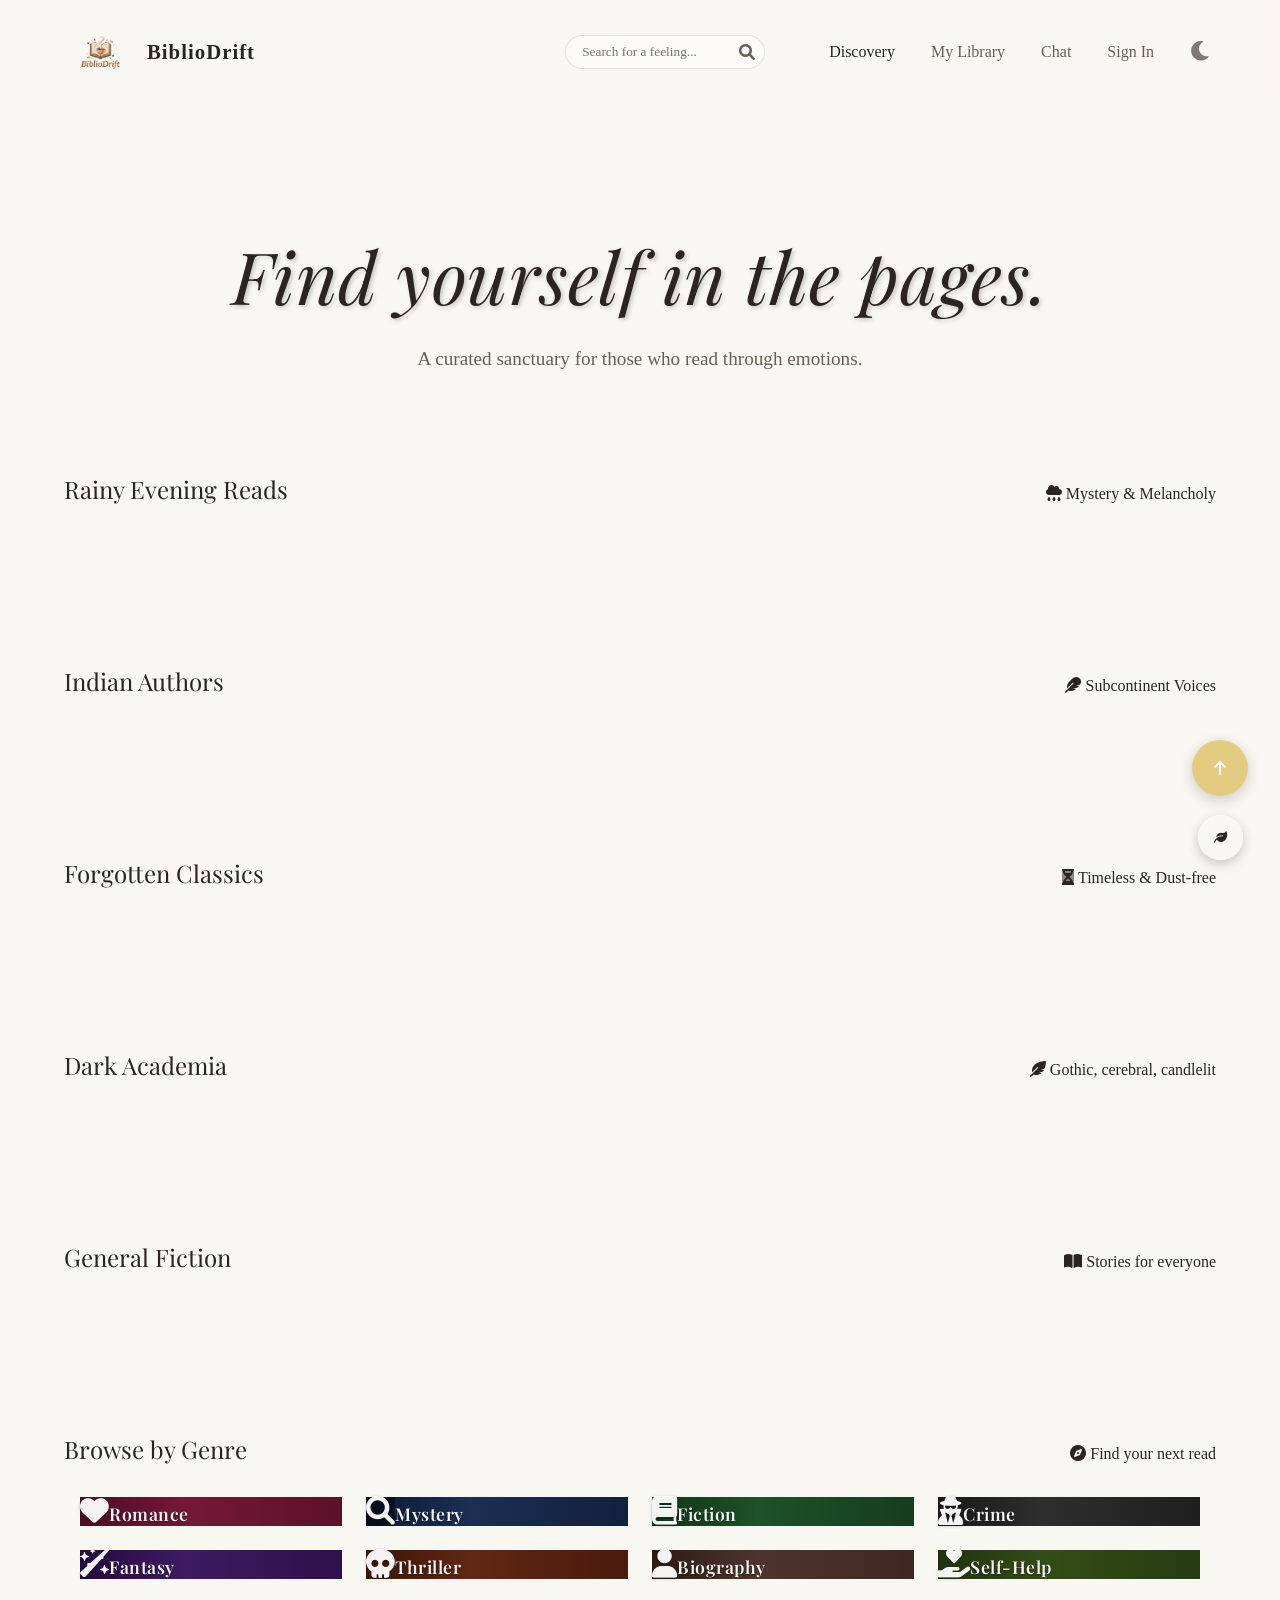
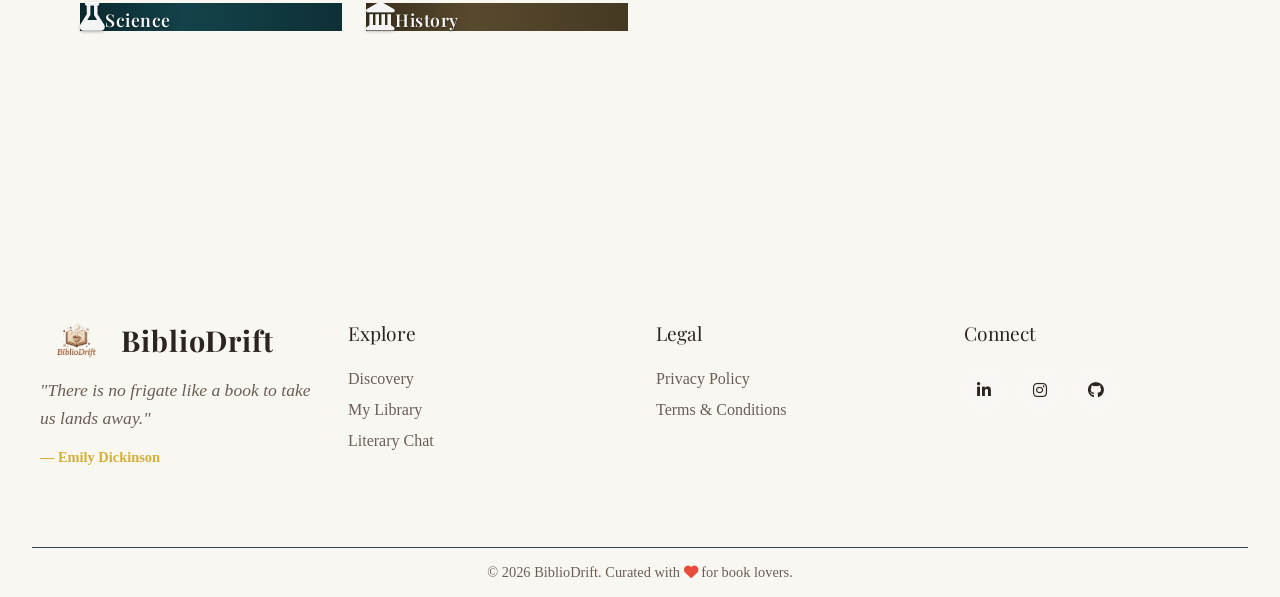
==== commit a9e3da71: "ui: add animations and ARIA to Ambient Sanctuary toggle" ====
--- a/frontend/pages/index.html
+++ b/frontend/pages/index.html
@@ -11,13 +11,20 @@
       }
     })();
   </script>
+  <script src="https://unpkg.com/dexie/dist/dexie.js"></script>
+
+  <script src="../js/db.js"></script>
+
+  <script src="../js/app.js"></script>
+  <script src="../js/library-3d.js"></script>
+  <script src="https://unpkg.com/dexie/dist/dexie.js"></script>
   <meta name="viewport" content="width=device-width, initial-scale=1.0" />
   <!-- Added SEO meta description to improve search engine discoverability and click-through rates -->
   <meta name="description" content="BiblioDrift — Discover books by mood, track your reading journey, and get AI-powered recommendations." />
   <title>BiblioDrift | Find yourself in the pages</title>
   <link rel="stylesheet" href="../css/style.css" />
   <link rel="stylesheet" href="../css/keyboard-shortcuts.css" />
-
+  <link rel="manifest" href="/manifest.json">
   <!-- Fonts -->
   <link rel="preconnect" href="https://fonts.googleapis.com" />
   <link rel="preconnect" href="https://fonts.gstatic.com" crossorigin />
@@ -30,7 +37,7 @@
   <script src="https://cdn.jsdelivr.net/npm/dompurify@3.0.6/dist/purify.min.js"></script>
   <link rel="icon" href="../assets/images/biblioDrift_favicon.png" type="image/png">
   <!-- PWA -->
-  <link rel="manifest" href="../manifest.json">
+  <link rel="manifest" href="/manifest.json">
   <meta name="theme-color" content="#2c2420">
   <meta name="apple-mobile-web-app-capable" content="yes">
   <meta name="apple-mobile-web-app-status-bar-style" content="black-translucent">
@@ -242,6 +249,7 @@
   <script src="../js/app.js"></script>
   <script src="../js/book-preview.js"></script>
   <script src="../script/header-scroll.js"></script>
+  <script src="../js/ambient.js"></script>
 
 
   <!-- Back to Top Button -->
@@ -251,7 +259,7 @@
 
   <!-- Ambient Sanctuary UI -->
   <div class="ambient-sanctuary">
-    <button id="ambientToggle" title="Ambient Sanctuary">
+    <button id="ambientToggle" title="Ambient Sanctuary" aria-expanded="false" aria-controls="ambientPanel">
       <i class="fa-solid fa-leaf"></i>
     </button>
     <div id="ambientPanel" class="ambient-panel">
@@ -270,6 +278,20 @@
           <span class="slider"></span>
         </label>
       </div>
+      <div class="ambient-option">
+        <span style="color: var(--text-main) !important;"><i class="fa-solid fa-water"></i> Calm Ocean Waves</span>
+        <label class="switch">
+          <input type="checkbox" id="oceanToggle">
+          <span class="slider"></span>
+        </label>
+      </div>
+      <div class="ambient-option">
+        <span style="color: var(--text-main) !important;"><i class="fa-solid fa-bolt"></i> Stormy Rain</span>
+        <label class="switch">
+          <input type="checkbox" id="stormToggle">
+          <span class="slider"></span>
+        </label>
+      </div>
       <div class="volume-control">
         <label for="ambientVolume" style="color: var(--text-main) !important;"><i class="fa-solid fa-volume-high"></i> Volume</label>
         <input type="range" id="ambientVolume" min="0" max="1" step="0.1" value="0.5" style="width: 100%;">
@@ -280,6 +302,7 @@
   <script src="../js/ambient.js"></script>
   <script src="../js/security.js"></script>
   <script src="../js/pwa.js"></script>
+
 </body>
 
 </html>
--- a/frontend/css/style.css
+++ b/frontend/css/style.css
@@ -1,4 +1,13 @@
 :root {
+    /* Fix: WCAG AA Contrast Floor - Issue #534 */
+.glass-panel,
+.book-tooltip,
+.book-detail-modal,
+[class*="glass"] {
+    background: rgba(0, 0, 0, 0.45) !important;
+    backdrop-filter: blur(12px);
+    -webkit-backdrop-filter: blur(12px);
+}
     /* Day Theme (Default) */
     --bg-color: #f9f7f2;
     --header-bg: rgba(249, 247, 242, 0.8);
@@ -70,7 +79,7 @@
 html[data-theme="night"],
 html[data-theme="night"] body {
     background-color: #1e1a18 !important;
-    color: #e0d5cb !important;
+    color: #fff5f5 !important;
 }
 
 [data-theme="night"] header {
@@ -83,6 +92,7 @@
     color: #e0d5cb !important;
     border-color: rgba(255, 255, 255, 0.1) !important;
 }
+
 
 /* Global Wooden Scrollbar Styling */
 ::-webkit-scrollbar {
@@ -245,6 +255,8 @@
     padding: 2rem 4rem;
     max-width: 1400px;
     margin: 0 auto;
+    width: 100%;
+    overflow-x: hidden;
 }
 
 /* --- Hero --- */
@@ -265,6 +277,7 @@
         transform: translateY(0);
     }
 }
+
 
 .hero h1 {
     font-size: clamp(2.5rem, 8vw, 4.5rem);
@@ -286,24 +299,32 @@
 /* --- Curated Tables (Horizontal Scroll) --- */
 .curated-section {
     margin-bottom: 6rem;
+    width: 100%;
+    overflow-x: hidden;
 }
 
 .section-header {
-    margin-bottom: 2rem;
-    border-bottom: 1px solid rgba(0, 0, 0, 0.05);
-    padding-bottom: 0.5rem;
+    margin-: 0 1rem 0.5rem 1rem;
     display: flex;
     justify-content: space-between;
     align-items: baseline;
+    flex-wrap: wrap;
+    gap: 1rem
+    justify-content: space-between;
+    align-items: baseline;
 }
 
 .curated-row {
     display: flex;
     gap: 3rem;
     padding: 2rem 1rem;
-    overflow-x: visible;
-    /* Allow 3D overflow */
+    overflow-x: auto;
+    overflow-y: hidden;
+    /* Allow horizontal scrolling on mobile */
     perspective: 1000px;
+    -webkit-overflow-scrolling: touch;
+    scroll-behavior: smooth;
+    flex-wrap: nowrap;
 }
 
 /* --- 3D Book Component --- */
@@ -312,7 +333,8 @@
     height: var(--book-height);
     perspective: 1000px;
     cursor: pointer;
-    /* Random slight rotation for organic feel - handled in JS usually, but default here */
+    flex-shrink: 0;
+    min-width: var(--book-width);
 }
 
 .book {
@@ -472,25 +494,31 @@
 
 .book-actions {
     display: flex;
-    gap: 0.5rem;
+    gap: 0.35rem;
+    justify-content: center;
+    align-items: center;
+    width: 100%;
 }
 
 .btn-icon {
     border: none;
     background: none;
     cursor: pointer;
-    font-size: 1.2rem;
+    font-size: 1rem;
+    padding: 0.15rem 0.25rem;
     opacity: 0.6;
-    transition: opacity 0.2s;
+    transition: opacity 0.2s, transform 0.12s;
 }
 
 .btn-icon:hover {
     opacity: 1;
-    transform: scale(1.1);
+    transform: scale(1.08);
 }
 
 /* --- Virtual Shelves --- */
 .shelves-container {
+    width: 100%;
+    overflow-x: hidden;
     display: flex;
     flex-direction: column;
     gap: 4rem;
@@ -519,6 +547,9 @@
     gap: 1.5rem;
     /* More spacing for expanded books */
     min-height: 280px;
+    flex-wrap: nowrap;
+    overflow-x: auto;
+    -webkit-overflow-scrolling: touch;
 }
 
 .shelf-row::after {
@@ -672,6 +703,8 @@
     overflow-y: auto;
     box-shadow: var(--shadow-soft);
     border: 1px solid var(--glass-border);
+    display: flex;
+    flex-direction: column;
 }
 
 .mood-modal-header {
@@ -903,6 +936,7 @@
     border: none;
     padding: 0;
     overflow: visible;
+    max-height: 95vh;
 }
 
 .glass-modal::backdrop {
@@ -920,7 +954,9 @@
     padding: 2.5rem;
     position: relative;
     overflow: hidden;
+    overflow-y: auto;
     animation: modalIn 0.4s cubic-bezier(0.175, 0.885, 0.32, 1.275);
+    max-height: 90vh;
 }
 
 [data-theme="night"] .modal-content {
@@ -1110,6 +1146,29 @@
     .modal-content {
         padding: 1.5rem;
     }
+
+    .modal-info h2 {
+        font-size: 1.8rem;
+    }
+
+    .ai-insight-box {
+        padding: 1rem 1.2rem;
+    }
+
+    #modal-ai-note {
+        font-size: 0.95rem;
+    }
+
+    .modal-actions {
+        flex-direction: column;
+        width: 100%;
+    }
+
+    .btn-primary,
+    .btn-secondary,
+    .btn-preview {
+        width: 100%;
+    }
 }
 
 /* ===== CHAT INTERFACE STYLES ===== */
@@ -1476,6 +1535,7 @@
     justify-content: center;
     overflow: hidden;
     box-shadow: 0 2px 8px rgba(0, 0, 0, 0.1);
+    flex-shrink: 0;
 }
 
 .book-rec-cover img {
@@ -1496,6 +1556,7 @@
     line-height: 1.2;
     display: -webkit-box;
     -webkit-line-clamp: 2;
+    line-clamp: 2;
     -webkit-box-orient: vertical;
     overflow: hidden;
 }
@@ -1505,6 +1566,7 @@
     color: var(--text-muted);
     display: -webkit-box;
     -webkit-line-clamp: 1;
+    line-clamp: 1;
     -webkit-box-orient: vertical;
     overflow: hidden;
 }
@@ -1719,13 +1781,15 @@
 }
 
 /* ===== GENRE SECTION STYLES ===== */
-
-/* Genre Grid Layout */
 .genre-grid {
     display: grid;
-    grid-template-columns: repeat(5, 1fr);
-    gap: 1rem;
-    padding: 1rem 0;
+    grid-template-columns: repeat(4, 1fr);
+    gap: 1.5rem;
+    padding: 2rem 1rem;
+    width: 100%;
+    max-width: 100%;
+    overflow-x: hidden;
+}
 }
 
 /* Genre Card - Vintage Book Spine Look */
@@ -1736,7 +1800,7 @@
     /* Horizontal layout */
     align-items: center;
     justify-content: flex-start;
-    padding: 1rem 1.5rem;
+    padding: 1.25rem 1.75rem;
     cursor: pointer;
     transition: all 0.3s cubic-bezier(0.23, 1, 0.32, 1);
 
@@ -1744,12 +1808,11 @@
     border-radius: 8px;
     box-shadow: 0 4px 10px rgba(0, 0, 0, 0.2);
 
-    height: 80px;
-    /* Much smaller height */
+    height: 100px;
     position: relative;
     overflow: hidden;
     border: 1px solid rgba(0, 0, 0, 0.1);
-    gap: 1rem;
+    gap: 1.5rem;
 }
 
 /* Remove gold lines for cleaner small look */
@@ -1923,12 +1986,14 @@
 
 /* Genre Books Grid */
 .genre-books-grid {
-    display: flex;
-    flex-wrap: wrap;
-    justify-content: center;
-    gap: 3rem;
+    display: grid;
+    grid-template-columns: repeat(auto-fill, minmax(140px, 1fr));
+    gap: 1.5rem;
     padding: 2rem;
     perspective: 1000px;
+    justify-items: center;
+    width: 100%;
+    max-width: 100%;
 }
 
 .genre-book-card {
@@ -1963,6 +2028,7 @@
     margin: 0 0 0.25rem 0;
     display: -webkit-box;
     -webkit-line-clamp: 2;
+    line-clamp: 2;
     -webkit-box-orient: vertical;
     overflow: hidden;
 }
@@ -2334,6 +2400,14 @@
     transition: all 0.3s cubic-bezier(0.23, 1, 0.32, 1);
 }
 
+/* Fix: Ensure light text in day theme for contrast with dark background override */
+.book-tooltip .tooltip-title,
+.book-tooltip .tooltip-author,
+.book-tooltip .tooltip-rating-text,
+.book-tooltip .tooltip-description {
+    color: #f5f5f5 !important;
+}
+
 [data-theme="night"] .book-tooltip {
     background: rgba(44, 36, 32, 0.98);
     border: 1px solid rgba(255, 255, 255, 0.1);
@@ -2402,6 +2476,7 @@
     line-height: 1.5;
     display: -webkit-box;
     -webkit-line-clamp: 3;
+    line-clamp: 3;
     -webkit-box-orient: vertical;
     overflow: hidden;
     border-top: 1px solid rgba(0, 0, 0, 0.08);
@@ -4475,6 +4550,20 @@
     transform: scale(1.05);
 }
 
+/* Animated active state for the sanctuary toggle button */
+#ambientToggle {
+    will-change: transform;
+}
+
+#ambientToggle.active {
+    transform: scale(1.08) rotate(-8deg) !important;
+    box-shadow: 0 10px 24px rgba(0, 0, 0, 0.32) !important;
+}
+
+#ambientToggle:active {
+    transform: scale(0.96) rotate(-2deg) !important;
+}
+
 .ambient-panel {
     position: absolute;
     bottom: 60px;
@@ -4490,11 +4579,17 @@
     display: none;
     flex-direction: column;
     gap: 1rem;
+    /* Prepare for animated entrance */
+    opacity: 0;
+    transform: translateY(8px) scale(0.995);
+    transition: opacity 260ms cubic-bezier(.2,.9,.3,1), transform 260ms cubic-bezier(.2,.9,.3,1);
     z-index: 10002;
 }
 
 .ambient-panel.active {
     display: flex !important;
+    opacity: 1 !important;
+    transform: translateY(0) scale(1) !important;
 }
 
 .ambient-option {
@@ -4509,6 +4604,157 @@
     align-items: center;
     gap: 10px;
     font-size: 0.95rem;
+}
+
+/* Improved alignment: use a two-column grid so labels line up and controls align consistently */
+.ambient-panel .ambient-option,
+.ambient-panel .volume-control {
+    display: grid;
+    grid-template-columns: 1fr auto;
+    align-items: center;
+    gap: 10px;
+}
+
+.ambient-panel .ambient-option span,
+.ambient-panel .volume-control label {
+    display: flex;
+    align-items: center;
+    gap: 10px;
+    color: var(--text-main);
+}
+
+/* Make switches slightly larger and center their internal toggle */
+.switch {
+    width: 44px;
+    height: 26px;
+}
+
+.slider {
+    border-radius: 999px;
+    background-color: rgba(68,68,68,0.9);
+}
+
+.slider:before {
+    height: 18px;
+    width: 18px;
+    left: 4px;
+    bottom: 4px;
+}
+
+/* Smooth transitions for switches */
+.slider {
+    transition: background-color 200ms cubic-bezier(.2,.9,.3,1);
+}
+
+.slider:before {
+    transition: transform 200ms cubic-bezier(.2,.9,.3,1), box-shadow 200ms;
+}
+
+input:checked + .slider {
+    background-color: var(--accent-gold);
+}
+
+input:checked + .slider:before {
+    transform: translateX(18px);
+}
+
+/* Quick pop when a toggle is enabled */
+input:checked + .slider {
+    animation: togglePop 220ms cubic-bezier(.2,.9,.3,1);
+}
+
+@keyframes togglePop {
+    0% { transform: scale(0.96); }
+    60% { transform: scale(1.04); }
+    100% { transform: scale(1); }
+}
+
+/* Staggered fade-in for options when panel opens */
+.ambient-panel.active .ambient-option,
+.ambient-panel.active .volume-control {
+    opacity: 0;
+    transform: translateY(6px);
+    animation: optionFade 360ms cubic-bezier(.2,.9,.3,1) forwards;
+}
+.ambient-panel.active .ambient-option:nth-child(1) { animation-delay: 0.06s; }
+.ambient-panel.active .ambient-option:nth-child(2) { animation-delay: 0.12s; }
+.ambient-panel.active .ambient-option:nth-child(3) { animation-delay: 0.18s; }
+.ambient-panel.active .ambient-option:nth-child(4) { animation-delay: 0.24s; }
+.ambient-panel.active .volume-control { animation-delay: 0.3s; }
+
+@keyframes optionFade {
+    to { opacity: 1; transform: translateY(0); }
+}
+
+/* Button press micro-interaction */
+#ambientToggle {
+    transition: transform 180ms ease, box-shadow 180ms ease, background 180ms ease;
+}
+
+#ambientToggle:active {
+    transform: scale(0.96) rotate(-6deg);
+}
+
+/* Accessible focus for switches */
+.switch input:focus-visible + .slider {
+    box-shadow: 0 0 0 4px rgba(212,175,55,0.16);
+}
+
+/* Volume slider styling */
+.ambient-panel input[type="range"] {
+    -webkit-appearance: none;
+    width: 130px;
+    height: 6px;
+    background: rgba(0,0,0,0.12);
+    border-radius: 999px;
+    outline: none;
+}
+
+.ambient-panel input[type="range"]::-webkit-slider-thumb {
+    -webkit-appearance: none;
+    width: 18px;
+    height: 18px;
+    background: var(--accent-gold);
+    border-radius: 50%;
+    box-shadow: 0 2px 6px rgba(0,0,0,0.25);
+    cursor: pointer;
+}
+
+/* Animated track fill and thumb pop when volume changes */
+.ambient-panel input[type="range"] {
+    background: linear-gradient(90deg, var(--accent-gold) 50%, rgba(0,0,0,0.12) 50%);
+    background-size: 100% 100%;
+    background-repeat: no-repeat;
+    transition: background 360ms cubic-bezier(.2,1,.22,1);
+}
+
+.ambient-panel input.volume-animate::-webkit-slider-thumb {
+    transform: scale(1.12);
+    transition: transform 360ms cubic-bezier(.2,1,.22,1);
+}
+
+.ambient-panel input.volume-animate::-moz-range-thumb {
+    transform: scale(1.12);
+    transition: transform 360ms cubic-bezier(.2,1,.22,1);
+}
+
+/* Fallback for Firefox: smooth track color via background */
+.ambient-panel input[type="range"]::-moz-range-track {
+    background: transparent;
+}
+
+/* Responsive ambient panel: full width on very small screens */
+@media (max-width: 420px) {
+    .ambient-panel {
+        right: 1rem;
+        bottom: 70px;
+        width: min(92vw, 320px);
+        padding: 0.9rem;
+    }
+
+    .ambient-panel input[type="range"] {
+        width: 100%;
+    }
 }
 
 .switch {
@@ -4555,941 +4801,21 @@
 input:checked+.slider:before {
     transform: translateX(14px);
 }
-
-
-/* ============================================================ */
-/* READING PROGRESS TRACKING SYSTEM                            */
-/* ============================================================ */
-
-/* --- Spine progress indicator (library.html 3D view) --- */
-.spine-progress-indicator {
-    position: absolute;
-    bottom: 0;
-    left: 0;
-    width: 100%;
-    height: 100%;
-    pointer-events: none;
-    overflow: hidden;
-    border-radius: 2px 4px 4px 2px;
-    z-index: 2;
-}
-
-.spine-progress-fill {
-    position: absolute;
-    bottom: 0;
-    left: 0;
-    width: 100%;
-    background: rgba(212, 175, 55, 0.45);
-    transition: height 0.4s ease;
-    border-radius: 0 0 2px 2px;
-}
-
-/* Finished badge on spine */
-.spine-finished-badge {
-    position: absolute;
-    bottom: 8px;
-    left: 50%;
-    transform: translateX(-50%);
-    color: #4caf50;
-    font-size: 0.75rem;
-    text-shadow: 0 1px 3px rgba(0, 0, 0, 0.5);
-    pointer-events: none;
-    z-index: 3;
-}
-
-/* --- Tooltip progress bar --- */
-.tooltip-progress {
-    margin-top: 0.5rem;
-    padding-top: 0.5rem;
-    border-top: 1px solid rgba(0, 0, 0, 0.08);
-}
-
-[data-theme="night"] .tooltip-progress {
-    border-top-color: rgba(255, 255, 255, 0.08);
-}
-
-.tooltip-progress-bar-track {
-    width: 100%;
-    height: 6px;
-    background: rgba(0, 0, 0, 0.1);
-    border-radius: 3px;
-    overflow: hidden;
-    margin-bottom: 4px;
-}
-
-[data-theme="night"] .tooltip-progress-bar-track {
-    background: rgba(255, 255, 255, 0.1);
-}
-
-.tooltip-progress-bar-fill {
-    height: 100%;
-    background: linear-gradient(90deg, var(--accent-gold), #e6c44a);
-    border-radius: 3px;
-    transition: width 0.3s ease;
-}
-
-.tooltip-progress-label {
-    font-size: 0.75rem;
-    color: var(--text-muted);
-}
-
-/* --- Modal progress tracker --- */
-.reading-progress-tracker {
-    background: #fdfaf5;
-    border: 1px solid rgba(212, 175, 55, 0.25);
-    border-radius: 12px;
-    padding: 1.2rem 1.4rem;
-    margin-top: 0.75rem;
-    width: 100%;
-}
-
-[data-theme="night"] .reading-progress-tracker {
-    background: rgba(255, 255, 255, 0.04);
-    border-color: rgba(212, 175, 55, 0.2);
-}
-
-.progress-tracker-header {
-    display: flex;
-    align-items: center;
-    gap: 0.6rem;
-    margin-bottom: 0.9rem;
-    color: var(--wood-dark);
-}
-
-[data-theme="night"] .progress-tracker-header {
-    color: var(--accent-gold);
-}
-
-.progress-tracker-header i {
-    color: var(--accent-gold);
-    font-size: 1rem;
-}
-
-.progress-tracker-title {
-    font-family: 'Playfair Display', serif;
-    font-size: 1rem;
-    font-weight: 600;
-    flex: 1;
-}
-
-.progress-percent-badge {
-    background: var(--accent-gold);
-    color: #2c2420;
-    font-size: 0.8rem;
-    font-weight: 700;
-    padding: 2px 10px;
-    border-radius: 20px;
-    min-width: 44px;
-    text-align: center;
-}
-
-/* Mode toggle buttons */
-.progress-mode-toggle {
-    display: flex;
-    gap: 0.4rem;
-    margin-bottom: 0.9rem;
-}
-
-.progress-mode-btn {
-    flex: 1;
-    padding: 0.35rem 0.6rem;
-    border: 1px solid var(--glass-border);
-    border-radius: 8px;
-    background: transparent;
-    color: var(--text-muted);
-    font-family: 'Georgia', serif;
-    font-size: 0.8rem;
-    cursor: pointer;
-    transition: all 0.2s ease;
-}
-
-.progress-mode-btn.active {
-    background: var(--accent-gold);
-    color: #2c2420;
-    border-color: var(--accent-gold);
-    font-weight: 600;
-}
-
-.progress-mode-btn:hover:not(.active) {
-    border-color: var(--accent-gold);
-    color: var(--text-main);
-}
-
-/* Percentage slider group */
-.progress-input-group {
-    margin-bottom: 0.75rem;
-}
-
-.progress-range-slider {
-    width: 100%;
-    accent-color: var(--accent-gold);
-    cursor: pointer;
-    margin-bottom: 0.4rem;
-    height: 4px;
-}
-
-.progress-bar-track {
-    width: 100%;
-    height: 8px;
-    background: rgba(0, 0, 0, 0.08);
-    border-radius: 4px;
-    overflow: hidden;
-    margin-bottom: 0.3rem;
-}
-
-[data-theme="night"] .progress-bar-track {
-    background: rgba(255, 255, 255, 0.1);
-}
-
-.progress-bar-fill {
-    height: 100%;
-    background: linear-gradient(90deg, var(--accent-gold), #e6c44a);
-    border-radius: 4px;
-    transition: width 0.25s ease;
-}
-
-.progress-range-labels {
-    display: flex;
-    justify-content: space-between;
-    font-size: 0.72rem;
-    color: var(--text-muted);
-}
-
-/* Pages input group */
-.pages-input-row {
-    display: flex;
-    align-items: flex-end;
-    gap: 0.6rem;
-}
-
-.pages-field {
-    display: flex;
-    flex-direction: column;
-    gap: 0.25rem;
-    flex: 1;
-}
-
-.pages-field label {
-    font-size: 0.72rem;
-    color: var(--text-muted);
-    text-transform: uppercase;
-    letter-spacing: 0.5px;
-}
-
-.pages-number-input {
-    width: 100%;
-    padding: 0.4rem 0.6rem;
-    border: 1px solid var(--input-border);
-    border-radius: 8px;
-    background: var(--input-bg);
-    color: var(--text-main);
-    font-family: 'Georgia', serif;
-    font-size: 0.9rem;
-    text-align: center;
-    outline: none;
-    transition: border-color 0.2s;
-}
-
-.pages-number-input:focus {
-    border-color: var(--accent-gold);
-}
-
-.pages-divider {
-    font-size: 0.85rem;
-    color: var(--text-muted);
-    padding-bottom: 0.5rem;
-    flex-shrink: 0;
-}
-
-/* Save button */
-.progress-save-btn {
-    width: 100%;
-    padding: 0.6rem 1rem;
-    background: var(--wood-dark);
-    color: #fff;
-    border: none;
-    border-radius: 10px;
-    font-family: 'Georgia', serif;
-    font-size: 0.9rem;
-    cursor: pointer;
-    display: flex;
-    align-items: center;
-    justify-content: center;
-    gap: 0.5rem;
-    transition: all 0.25s ease;
-    margin-top: 0.25rem;
-}
-
-.progress-save-btn:hover:not(:disabled) {
-    background: var(--accent-gold);
-    color: #2c2420;
-    transform: translateY(-1px);
-    box-shadow: 0 4px 12px rgba(212, 175, 55, 0.3);
-}
-
-.progress-save-btn:disabled {
-    opacity: 0.6;
-    cursor: not-allowed;
-}
-
-/* --- Profile page: reading progress overview --- */
-.reading-progress-overview {
-    background: var(--book-bg);
-    border-radius: 16px;
-    padding: 2rem;
-    box-shadow: var(--shadow-soft);
-    border: 1px solid var(--glass-border);
-}
-
-.reading-progress-overview h2 {
-    font-family: 'Playfair Display', serif;
-    font-size: 1.5rem;
-    color: var(--text-main);
-    margin-bottom: 1.5rem;
-    display: flex;
-    align-items: center;
-    gap: 0.6rem;
-}
-
-.reading-progress-overview h2 i {
-    color: var(--accent-gold);
-}
-
-.progress-overview-grid {
-    display: grid;
-    grid-template-columns: repeat(auto-fill, minmax(260px, 1fr));
-    gap: 1.25rem;
-}
-
-.progress-overview-card {
-    display: flex;
-    gap: 1rem;
-    background: var(--glass-bg);
-    border: 1px solid var(--glass-border);
-    border-radius: 12px;
-    padding: 1rem;
-    transition: transform 0.2s ease, box-shadow 0.2s ease;
-}
-
-.progress-overview-card:hover {
-    transform: translateY(-3px);
-    box-shadow: 0 8px 20px rgba(0, 0, 0, 0.1);
-    border-color: var(--accent-gold);
-}
-
-.progress-card-cover {
-    width: 56px;
-    height: 80px;
-    border-radius: 4px;
-    overflow: hidden;
-    flex-shrink: 0;
-    background: var(--wood-light);
-    display: flex;
-    align-items: center;
-    justify-content: center;
-    color: rgba(255, 255, 255, 0.6);
-    font-size: 1.5rem;
-    box-shadow: 3px 3px 8px rgba(0, 0, 0, 0.15);
-}
-
-.progress-card-cover img {
-    width: 100%;
-    height: 100%;
-    object-fit: cover;
-}
-
-.progress-card-info {
-    flex: 1;
-    min-width: 0;
-    display: flex;
-    flex-direction: column;
-    gap: 0.3rem;
-}
-
-.progress-card-title {
-    font-family: 'Playfair Display', serif;
-    font-size: 0.95rem;
-    font-weight: 600;
-    color: var(--text-main);
-    white-space: nowrap;
-    overflow: hidden;
-    text-overflow: ellipsis;
-}
-
-.progress-card-author {
-    font-size: 0.8rem;
-    color: var(--text-muted);
-    font-style: italic;
-    white-space: nowrap;
-    overflow: hidden;
-    text-overflow: ellipsis;
-}
-
-.progress-card-bar-wrap {
-    display: flex;
-    align-items: center;
-    gap: 0.5rem;
-    margin-top: 0.25rem;
-}
-
-.progress-card-bar-track {
-    flex: 1;
-    height: 6px;
-    background: rgba(0, 0, 0, 0.08);
-    border-radius: 3px;
-    overflow: hidden;
-}
-
-[data-theme="night"] .progress-card-bar-track {
-    background: rgba(255, 255, 255, 0.1);
-}
-
-.progress-card-bar-fill {
-    height: 100%;
-    background: linear-gradient(90deg, var(--accent-gold), #e6c44a);
-    border-radius: 3px;
-    transition: width 0.3s ease;
-}
-
-.progress-card-pct {
-    font-size: 0.75rem;
-    font-weight: 700;
-    color: var(--accent-gold);
-    min-width: 32px;
-    text-align: right;
-}
-
-.progress-card-quick-update {
-    display: flex;
-    align-items: center;
-    gap: 0.4rem;
-    margin-top: 0.3rem;
-}
-
-.progress-card-slider {
-    flex: 1;
-    accent-color: var(--accent-gold);
-    cursor: pointer;
-    height: 4px;
-}
-
-.progress-card-save-btn {
-    width: 28px;
-    height: 28px;
-    border-radius: 50%;
-    border: 1px solid var(--glass-border);
-    background: var(--glass-bg);
-    color: var(--text-muted);
-    cursor: pointer;
-    display: flex;
-    align-items: center;
-    justify-content: center;
-    font-size: 0.75rem;
-    transition: all 0.2s ease;
-    flex-shrink: 0;
-}
-
-.progress-card-save-btn:hover:not(:disabled) {
-    background: var(--accent-gold);
-    color: #2c2420;
-    border-color: var(--accent-gold);
-}
-
-.progress-card-save-btn:disabled {
-    opacity: 0.5;
-    cursor: not-allowed;
-}
-
-@media (max-width: 600px) {
-    .progress-overview-grid {
-        grid-template-columns: 1fr;
-    }
-
-    .reading-progress-tracker {
-        padding: 1rem;
-    }
-
-    .pages-input-row {
-        flex-wrap: wrap;
-    }
-
-    .pages-divider {
-        display: none;
-    }
-}
-
-
-/* ============================================================ */
-/* IN-APP BOOK PREVIEW MODAL (Google Books Embedded Viewer)    */
-/* ============================================================ */
-
-/* Backdrop overlay — hidden by default, shown via .active */
-.book-preview-modal {
-    display: none;
-    position: fixed;
-    inset: 0;
-    width: 100vw;
-    height: 100vh;
-    background: rgba(0, 0, 0, 0.78);
-    backdrop-filter: blur(6px);
-    -webkit-backdrop-filter: blur(6px);
-    z-index: 30000;   /* above all other modals */
-    align-items: center;
-    justify-content: center;
-    overflow: hidden;
-}
-
-.book-preview-modal.active {
-    display: flex;
-}
-
-/* Inner panel */
-.preview-modal-inner {
-    background: var(--bg-color);
-    border-radius: 20px;
-    width: min(92vw, 960px);
-    height: min(90vh, 780px);
-    display: flex;
-    flex-direction: column;
-    overflow: hidden;
-    box-shadow:
-        0 32px 80px rgba(0, 0, 0, 0.5),
-        0 8px 24px rgba(0, 0, 0, 0.3);
-    border: 1px solid var(--glass-border);
-    position: relative;
-    animation: previewModalIn 0.3s cubic-bezier(0.23, 1, 0.32, 1);
-}
-
-@keyframes previewModalIn {
-    from { opacity: 0; transform: scale(0.94) translateY(16px); }
-    to   { opacity: 1; transform: scale(1)    translateY(0);    }
-}
-
-/* Header */
-.preview-modal-header {
-    display: flex;
-    align-items: center;
-    justify-content: space-between;
-    padding: 1rem 1.5rem;
-    border-bottom: 1px solid var(--glass-border);
-    background: var(--header-bg);
-    flex-shrink: 0;
-    gap: 1rem;
-}
-
-.preview-modal-title-wrap {
-    display: flex;
-    align-items: center;
-    gap: 0.6rem;
-    min-width: 0;
-    flex: 1;
-}
-
-.preview-header-icon {
-    color: var(--accent-gold);
-    font-size: 1.1rem;
-    flex-shrink: 0;
-}
-
-.preview-modal-title {
-    font-family: 'Playfair Display', serif;
-    font-size: 1.1rem;
-    font-weight: 600;
-    color: var(--text-main);
-    white-space: nowrap;
-    overflow: hidden;
-    text-overflow: ellipsis;
-}
-
-.preview-powered-by {
-    font-size: 0.72rem;
-    color: var(--text-muted);
-    white-space: nowrap;
-    flex-shrink: 0;
-    padding: 2px 8px;
-    background: var(--glass-bg);
-    border: 1px solid var(--glass-border);
-    border-radius: 10px;
-}
-
-.preview-close-btn {
-    width: 36px;
-    height: 36px;
-    border-radius: 50%;
-    border: 1px solid var(--glass-border);
-    background: var(--glass-bg);
-    color: var(--text-muted);
-    cursor: pointer;
-    display: flex;
-    align-items: center;
-    justify-content: center;
-    font-size: 1rem;
-    flex-shrink: 0;
-    transition: all 0.2s ease;
-    position: relative;
-    z-index: 10;
-}
-
-.preview-close-btn:hover {
-    background: var(--accent-gold);
-    color: #2c2420;
-    border-color: var(--accent-gold);
-    transform: rotate(90deg);
-}
-
-/* Body */
-.preview-modal-body {
-    flex: 1;
-    position: relative;
-    overflow: hidden;
-    background: #f5f5f5;
-    min-height: 0;
-}
-
-[data-theme="night"] .preview-modal-body {
-    background: #1a1614;
-}
-
-/* Loading state */
-.preview-loading {
-    position: absolute;
-    inset: 0;
-    display: flex;
-    flex-direction: column;
-    align-items: center;
-    justify-content: center;
-    gap: 1.2rem;
-    background: var(--bg-color);
-    z-index: 2;
-}
-
-.preview-loading p {
-    color: var(--text-muted);
-    font-family: 'Georgia', serif;
-    font-style: italic;
-    font-size: 1rem;
-}
-
-.preview-loading-spinner {
-    width: 44px;
-    height: 44px;
-    border: 3px solid var(--glass-border);
-    border-top-color: var(--accent-gold);
-    border-radius: 50%;
-    animation: previewSpin 0.8s linear infinite;
-}
-
-@keyframes previewSpin {
-    to { transform: rotate(360deg); }
-}
-
-/* Viewer container — Google injects its iframe here */
-.preview-viewer-container {
-    width: 100%;
-    height: 100%;
-    position: absolute;
-    inset: 0;
-}
-
-.preview-viewer-container iframe {
-    width: 100% !important;
-    height: 100% !important;
-    border: none !important;
-    display: block !important;
-}
-
-/* Fallback state */
-.preview-fallback {
-    position: absolute;
-    inset: 0;
-    display: flex;
-    flex-direction: column;
-    align-items: center;
-    justify-content: center;
-    gap: 1rem;
-    padding: 2rem;
-    background: var(--bg-color);
-    text-align: center;
-    z-index: 2;
-}
-
-.preview-fallback-icon {
-    font-size: 3.5rem;
-    color: var(--accent-gold);
-    opacity: 0.6;
-    margin-bottom: 0.5rem;
-}
-
-.preview-fallback-title {
-    font-family: 'Playfair Display', serif;
-    font-size: 1.5rem;
-    color: var(--text-main);
-    margin: 0;
-}
-
-.preview-fallback-msg {
-    color: var(--text-muted);
-    font-size: 0.95rem;
-    line-height: 1.6;
-    max-width: 38ch;
-    margin: 0;
-}
-
-.preview-external-link {
-    display: inline-flex;
-    align-items: center;
-    gap: 0.5rem;
-    margin-top: 0.5rem;
-    padding: 0.65rem 1.4rem;
-    background: var(--accent-gold);
-    color: #2c2420;
-    border-radius: 24px;
-    font-family: 'Georgia', serif;
-    font-size: 0.9rem;
-    font-weight: 600;
-    text-decoration: none;
-    transition: all 0.25s ease;
-    box-shadow: 0 4px 12px rgba(212, 175, 55, 0.3);
-}
-
-.preview-external-link:hover {
-    background: #e6c44a;
-    transform: translateY(-2px);
-    box-shadow: 0 6px 18px rgba(212, 175, 55, 0.4);
-}
-
-/* Footer */
-.preview-modal-footer {
-    padding: 0.6rem 1.5rem;
-    border-top: 1px solid var(--glass-border);
-    background: var(--header-bg);
-    flex-shrink: 0;
-}
-
-.preview-disclaimer {
-    font-size: 0.75rem;
-    color: var(--text-muted);
-    display: flex;
-    align-items: center;
-    gap: 0.4rem;
-    margin: 0;
-}
-
-.preview-disclaimer i {
-    color: var(--accent-gold);
-    flex-shrink: 0;
-}
-
-/* Preview trigger button */
-.btn-preview {
-    display: inline-flex;
-    align-items: center;
-    gap: 0.5rem;
-    padding: 0.65rem 1.2rem;
-    background: transparent;
-    border: 1.5px solid var(--accent-gold);
-    color: var(--accent-gold);
-    border-radius: 24px;
-    font-family: 'Georgia', serif;
-    font-size: 0.9rem;
-    cursor: pointer;
-    transition: all 0.25s ease;
-    white-space: nowrap;
-}
-
-.btn-preview:hover {
-    background: var(--accent-gold);
-    color: #2c2420;
-    transform: translateY(-1px);
-    box-shadow: 0 4px 12px rgba(212, 175, 55, 0.3);
-}
-
-.btn-preview i {
-    font-size: 0.85rem;
-}
-
-/* Responsive */
-@media (max-width: 768px) {
-    .preview-modal-inner {
-        width: 100vw;
-        height: 100vh;
-        border-radius: 0;
-        border: none;
-    }
-
-    .preview-modal-header {
-        padding: 0.85rem 1rem;
-    }
-
-    .preview-powered-by {
-        display: none;
-    }
-
-    .preview-modal-footer {
-        padding: 0.5rem 1rem;
-    }
-}
-
-@media (max-width: 480px) {
-    .preview-modal-title {
-        font-size: 0.95rem;
-    }
-}
-
-
-/* ============================================================ */
-/* PWA — Install Banner & Offline Indicator                    */
-/* ============================================================ */
-
-/* Install banner — slides up from the bottom */
-#pwa-install-banner {
-    position: fixed;
-    bottom: 0;
-    left: 0;
-    right: 0;
-    background: var(--bg-color);
-    border-top: 1px solid var(--glass-border);
-    box-shadow: 0 -4px 24px rgba(0, 0, 0, 0.15);
-    padding: 0.85rem 1.25rem;
-    display: flex;
-    align-items: center;
-    justify-content: space-between;
-    gap: 1rem;
-    z-index: 40000;
-    transform: translateY(100%);
-    transition: transform 0.35s cubic-bezier(0.23, 1, 0.32, 1);
-    font-family: 'Georgia', serif;
-}
-
-#pwa-install-banner.pwa-banner-visible {
-    transform: translateY(0);
-}
-
-.pwa-banner-content {
-    display: flex;
-    align-items: center;
-    gap: 0.85rem;
-    min-width: 0;
-}
-
-.pwa-banner-icon {
-    width: 40px;
-    height: 40px;
-    border-radius: 10px;
-    flex-shrink: 0;
-    object-fit: contain;
-}
-
-.pwa-banner-text {
-    display: flex;
-    flex-direction: column;
-    gap: 0.1rem;
-    min-width: 0;
-}
-
-.pwa-banner-text strong {
-    font-size: 0.95rem;
-    color: var(--text-main);
-    white-space: nowrap;
-}
-
-.pwa-banner-text span {
-    font-size: 0.8rem;
-    color: var(--text-muted);
-    white-space: nowrap;
-}
-
-.pwa-banner-actions {
-    display: flex;
-    align-items: center;
-    gap: 0.6rem;
-    flex-shrink: 0;
-}
-
-.pwa-install-btn {
-    padding: 0.5rem 1.2rem;
-    background: var(--accent-gold);
-    color: #2c2420;
-    border: none;
-    border-radius: 20px;
-    font-family: 'Georgia', serif;
-    font-size: 0.9rem;
-    font-weight: 600;
-    cursor: pointer;
-    transition: all 0.2s ease;
-    white-space: nowrap;
-}
-
-.pwa-install-btn:hover {
-    background: #e6c44a;
-    transform: translateY(-1px);
-    box-shadow: 0 4px 12px rgba(212, 175, 55, 0.35);
-}
-
-.pwa-dismiss-btn {
-    width: 32px;
-    height: 32px;
-    border-radius: 50%;
-    border: 1px solid var(--glass-border);
-    background: var(--glass-bg);
-    color: var(--text-muted);
-    cursor: pointer;
-    display: flex;
-    align-items: center;
-    justify-content: center;
-    font-size: 0.9rem;
-    transition: all 0.2s ease;
-    flex-shrink: 0;
-}
-
-.pwa-dismiss-btn:hover {
-    background: var(--text-muted);
-    color: var(--bg-color);
-}
-
-/* Offline indicator pill — shown by pwa.js when navigator.onLine is false */
-#pwa-offline-indicator {
-    position: fixed;
-    top: 70px;
-    left: 50%;
-    transform: translateX(-50%) translateY(-8px);
-    background: #2c2420;
-    color: #f9f7f2;
-    padding: 0.4rem 1rem;
-    border-radius: 20px;
-    font-family: 'Georgia', serif;
-    font-size: 0.8rem;
-    display: flex;
-    align-items: center;
-    gap: 0.5rem;
-    z-index: 40001;
-    opacity: 0;
-    transition: opacity 0.3s ease, transform 0.3s ease;
-    pointer-events: none;
-    box-shadow: 0 4px 12px rgba(0, 0, 0, 0.25);
-}
-
-#pwa-offline-indicator.visible {
-    opacity: 1;
-    transform: translateX(-50%) translateY(0);
-}
-
-#pwa-offline-indicator i {
-    color: #e6c44a;
-}
-
-@media (max-width: 480px) {
-    #pwa-install-banner {
-        flex-direction: column;
-        align-items: flex-start;
-        gap: 0.75rem;
-        padding: 1rem;
-    }
-
-    .pwa-banner-actions {
-        width: 100%;
-        justify-content: flex-end;
-    }
+html[data-theme="night"] .glass-overlay,
+body.night-mode .glass-overlay,
+[data-theme="night"] .glass-overlay {
+    background-color: #1e140c !important;
+    border: 1px solid rgba(255, 255, 255, 0.1) !important;
+}
+
+html[data-theme="night"] .tooltip-title,
+body.night-mode .tooltip-title {
+    color: #ffffff !important;
+}
+
+html[data-theme="night"] .tooltip-author,
+body.night-mode .tooltip-author {
+    color: #cccccc !important;
 }
 
 
@@ -5536,19 +4862,6 @@
   padding-top: 1rem;
   border-top: 1px solid #374151;
 }
-/* Dark mode readability fixes */
-@media (prefers-color-scheme: dark) {
-  input, select, textarea {
-    color: #e8e0d0 !important;
-    background-color: #1a1a28 !important;
-    border-color: #2a2a3e !important;
-  }
-  input::placeholder, textarea::placeholder {
-    color: #9a8e7e !important;
-    opacity: 1 !important;
-  }
-  .dropdown-menu, .modal-content {
-    background-color: #12121a !important;
-    color: #e8e0d0 !important;
-  }
-}
+
+
+
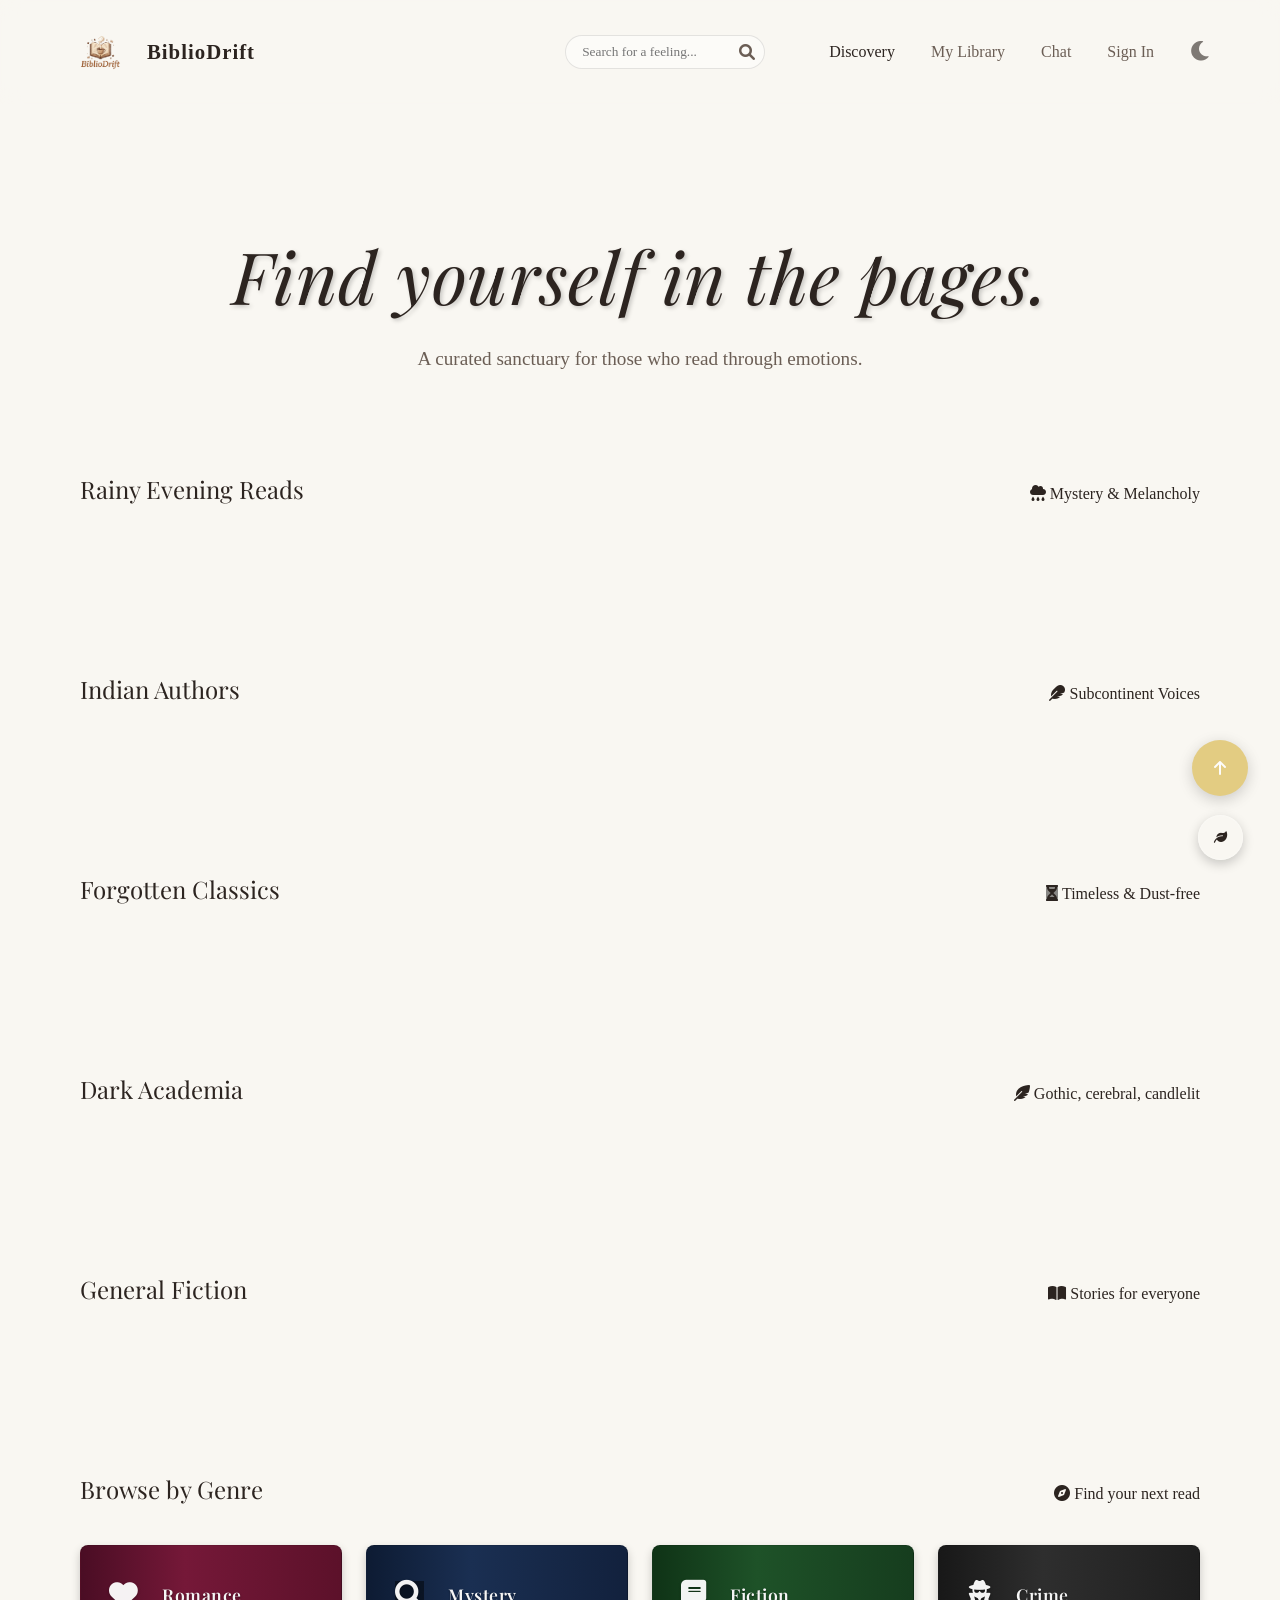
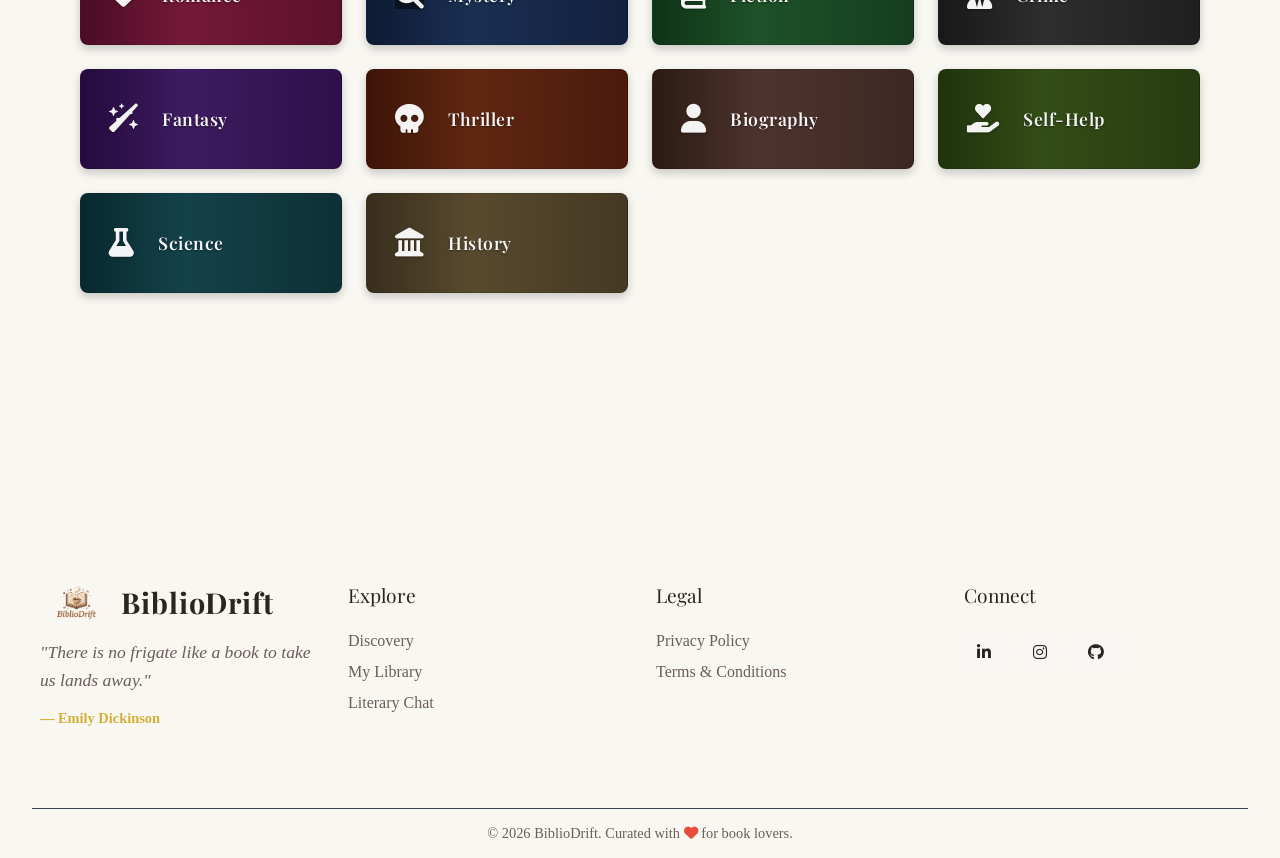
==== commit 1103a772: "fix: improve alignment and responsiveness of Ambient Sanctuary controls" ====
--- a/frontend/pages/index.html
+++ b/frontend/pages/index.html
@@ -294,7 +294,11 @@
       </div>
       <div class="volume-control">
         <label for="ambientVolume" style="color: var(--text-main) !important;"><i class="fa-solid fa-volume-high"></i> Volume</label>
-        <input type="range" id="ambientVolume" min="0" max="1" step="0.1" value="0.5" style="width: 100%;">
+        <div class="range-wrap">
+          <div class="range-track" aria-hidden="true"></div>
+          <div class="range-fill" aria-hidden="true"></div>
+          <input type="range" id="ambientVolume" min="0" max="1" step="0.1" value="0.5" style="width: 100%;">
+        </div>
       </div>
     </div>
   </div>
--- a/frontend/css/style.css
+++ b/frontend/css/style.css
@@ -1,13 +1,4 @@
 :root {
-    /* Fix: WCAG AA Contrast Floor - Issue #534 */
-.glass-panel,
-.book-tooltip,
-.book-detail-modal,
-[class*="glass"] {
-    background: rgba(0, 0, 0, 0.45) !important;
-    backdrop-filter: blur(12px);
-    -webkit-backdrop-filter: blur(12px);
-}
     /* Day Theme (Default) */
     --bg-color: #f9f7f2;
     --header-bg: rgba(249, 247, 242, 0.8);
@@ -32,7 +23,18 @@
     /* Dimensions */
     --book-width: 160px;
     --book-height: 240px;
+
     --book-thick: 40px;
+}
+
+/* Fix: WCAG AA Contrast Floor - Issue #534 */
+.glass-panel,
+.book-tooltip,
+.book-detail-modal,
+[class*="glass"] {
+    background: rgba(0, 0, 0, 0.45) !important;
+    backdrop-filter: blur(12px);
+    -webkit-backdrop-filter: blur(12px);
 }
 
 [data-theme="night"] {
@@ -304,14 +306,12 @@
 }
 
 .section-header {
-    margin-: 0 1rem 0.5rem 1rem;
+    margin: 0 1rem 0.5rem 1rem;
     display: flex;
     justify-content: space-between;
     align-items: baseline;
     flex-wrap: wrap;
-    gap: 1rem
-    justify-content: space-between;
-    align-items: baseline;
+    gap: 1rem;
 }
 
 .curated-row {
@@ -1790,7 +1790,7 @@
     max-width: 100%;
     overflow-x: hidden;
 }
-}
+
 
 /* Genre Card - Vintage Book Spine Look */
 /* Genre Card - Compact Vintage Rectangular Look */
@@ -4615,6 +4615,124 @@
     gap: 10px;
 }
 
+.ambient-panel .volume-control {
+    position: relative;
+    display: grid;
+    grid-template-columns: auto 1fr;
+    align-items: center;
+    gap: 10px;
+}
+
+.ambient-panel .volume-control .range-wrap {
+    grid-column: 2 / 3;
+    position: relative;
+    width: 100%;
+}
+
+/* Library-specific alignment fixes */
+.library-page .ambient-panel .volume-control .range-wrap {
+    height: 18px;
+}
+
+.library-page .ambient-panel .volume-control .range-wrap .range-track,
+.library-page .ambient-panel .volume-control .range-wrap .range-fill {
+    top: 50%;
+    transform: translateY(-50%);
+}
+
+.library-page .ambient-panel .volume-control .range-wrap input[type="range"] {
+    height: 18px !important;
+    padding: 0 !important;
+}
+
+/* Final alignment nudge: move the thumb slightly down to perfectly center on the track across pages */
+.ambient-panel .volume-control .range-wrap input[type="range"]::-webkit-slider-thumb {
+    transform: translateY(2px) !important;
+}
+.ambient-panel .volume-control .range-wrap input[type="range"]::-moz-range-thumb {
+    transform: translateY(2px) !important;
+}
+
+/* Library/profile specific small adjustments if needed */
+.library-page .ambient-panel .volume-control .range-wrap .range-track,
+.library-page .ambient-panel .volume-control .range-wrap .range-fill,
+#profile-page .ambient-panel .volume-control .range-wrap .range-track,
+#profile-page .ambient-panel .volume-control .range-wrap .range-fill {
+    /* keep track centered */
+    top: 50% !important;
+    transform: translateY(-50%) !important;
+}
+
+.ambient-panel .volume-control .range-wrap .range-track {
+    position: absolute;
+    left: 0;
+    right: 0;
+    height: 6px;
+    background: rgba(0,0,0,0.12);
+    border-radius: 999px;
+    top: 50%;
+    transform: translateY(-50%);
+    z-index: 1;
+}
+
+.ambient-panel .volume-control .range-wrap .range-fill {
+    position: absolute;
+    left: 0;
+    height: 6px;
+    background: var(--accent-gold);
+    border-radius: 999px;
+    top: 50%;
+    transform: translateY(-50%);
+    z-index: 2;
+    width: 50%;
+    transition: width 240ms cubic-bezier(.2,1,.22,1);
+}
+
+.ambient-panel .volume-control .range-wrap input[type="range"] {
+    background: transparent !important;
+    position: relative;
+    z-index: 3;
+    width: 100%;
+}
+
+/* Profile-specific nudge: align the track/fill and thumb better on profile layout */
+.profile-page .ambient-panel .volume-control .range-wrap {
+    padding-top: 2px; /* small spacing to shift input area down slightly */
+}
+
+.profile-page .ambient-panel .volume-control .range-wrap .range-track,
+.profile-page .ambient-panel .volume-control .range-wrap .range-fill {
+    top: 54%;
+}
+
+.profile-page .ambient-panel .volume-control .range-wrap input[type="range"] {
+    height: 20px !important;
+}
+
+.profile-page .ambient-panel .volume-control .range-wrap input[type="range"]::-webkit-slider-thumb {
+    margin-top: 0 !important;
+}
+
+/* Make the input tall enough so the thumb can be vertically centered; remove negative margins */
+.ambient-panel .volume-control .range-wrap input[type="range"] {
+    height: 18px !important;
+    padding: 0 !important;
+    margin: 0 !important;
+    line-height: 18px !important;
+}
+
+/* Ensure the WebKit thumb is not shifted upward */
+.ambient-panel .volume-control .range-wrap input[type="range"]::-webkit-slider-thumb {
+    margin-top: 0 !important;
+    position: relative !important;
+    top: 0 !important;
+}
+
+/* Ensure the Firefox thumb is vertically centered */
+.ambient-panel .volume-control .range-wrap input[type="range"]::-moz-range-thumb {
+    margin: 0 !important;
+}
+
 .ambient-panel .ambient-option span,
 .ambient-panel .volume-control label {
     display: flex;
@@ -4705,7 +4823,11 @@
     -webkit-appearance: none;
     width: 130px;
     height: 6px;
-    background: rgba(0,0,0,0.12);
+    background-color: rgba(0,0,0,0.12);
+    /* Use a solid gold background-image and size it with --ambient-fill for reliable Chrome rendering */
+    background-image: linear-gradient(to right, var(--accent-gold), var(--accent-gold));
+    background-size: calc(var(--ambient-fill,50) * 1%) 100%;
+    background-repeat: no-repeat;
     border-radius: 999px;
     outline: none;
 }
@@ -4720,17 +4842,30 @@
     cursor: pointer;
 }
 
+/* Ensure base thumb has a transition so scaling animates smoothly on all pages */
+.ambient-panel input[type="range"]::-webkit-slider-thumb {
+    transition: transform 260ms cubic-bezier(.2,1,.22,1), box-shadow 260ms ease !important;
+    transform-origin: center center;
+    transform: scale(1) !important;
+}
+
 /* Animated track fill and thumb pop when volume changes */
 .ambient-panel input[type="range"] {
-    background: linear-gradient(90deg, var(--accent-gold) 50%, rgba(0,0,0,0.12) 50%);
+    background: linear-gradient(90deg, var(--accent-gold) var(--ambient-fill,50%), rgba(0,0,0,0.12) var(--ambient-fill,50%));
     background-size: 100% 100%;
     background-repeat: no-repeat;
     transition: background 360ms cubic-bezier(.2,1,.22,1);
 }
 
 .ambient-panel input.volume-animate::-webkit-slider-thumb {
-    transform: scale(1.12);
-    transition: transform 360ms cubic-bezier(.2,1,.22,1);
+    transform: scale(1.12) !important;
+    transition: transform 360ms cubic-bezier(.2,1,.22,1) !important;
+}
+
+/* Also ensure the base Firefox thumb transitions */
+.ambient-panel input[type="range"]::-moz-range-thumb {
+    transition: transform 260ms cubic-bezier(.2,1,.22,1), box-shadow 260ms ease;
+    transform-origin: center center;
 }
 
 .ambient-panel input.volume-animate::-moz-range-thumb {
@@ -4755,6 +4890,164 @@
     .ambient-panel input[type="range"] {
         width: 100%;
     }
+}
+
+/* Library page: make ambient volume control smaller for compact layout */
+.library-page .ambient-panel input[type="range"] {
+    -webkit-appearance: none;
+    appearance: none;
+    width: 120px;
+    height: 6px;
+    background-color: rgba(0,0,0,0.12) !important;
+    background-image: linear-gradient(to right, var(--accent-gold), var(--accent-gold)) !important;
+    background-size: calc(var(--ambient-fill,50) * 1%) 100% !important;
+    background-repeat: no-repeat !important;
+    border-radius: 999px;
+    outline: none;
+}
+
+.library-page .ambient-panel input[type="range"]::-webkit-slider-runnable-track {
+    height: 6px;
+    border-radius: 999px;
+}
+
+.library-page .ambient-panel input[type="range"]::-webkit-slider-thumb {
+    -webkit-appearance: none;
+    appearance: none;
+    margin-top: -6px; /* center the larger thumb */
+    width: 18px;
+    height: 18px;
+    background: var(--accent-gold);
+    border-radius: 50%;
+    box-shadow: 0 3px 8px rgba(0,0,0,0.25);
+    border: 3px solid rgba(255,255,255,0.8);
+    cursor: pointer;
+}
+
+.library-page .ambient-panel input[type="range"]::-moz-range-track {
+    height: 6px;
+    background: transparent;
+}
+
+.library-page .ambient-panel input[type="range"]::-moz-range-thumb {
+    width: 18px;
+    height: 18px;
+    background: var(--accent-gold);
+    border-radius: 50%;
+    box-shadow: 0 3px 8px rgba(0,0,0,0.25);
+    border: 3px solid rgba(255,255,255,0.8);
+    cursor: pointer;
+}
+
+.library-page .ambient-panel .volume-control label {
+    font-size: 0.95rem;
+}
+
+/* Override responsive minimums that enlarge inputs (loaded in style-responsive.css) */
+.library-page .ambient-panel input[type="range"] {
+    min-height: 0 !important;
+    min-width: 0 !important;
+    height: 6px !important;
+}
+.library-page .ambient-panel input[type="range"]::-webkit-slider-thumb {
+    width: 18px !important;
+    height: 18px !important;
+}
+.library-page .ambient-panel input[type="range"]::-moz-range-thumb {
+    width: 18px !important;
+    height: 18px !important;
+}
+
+/* Profile page: same compact ambient volume styling as library */
+#profile-page .ambient-panel input[type="range"] {
+    -webkit-appearance: none;
+    appearance: none;
+    width: 120px;
+    height: 6px;
+    background-color: rgba(0,0,0,0.12) !important;
+    background-image: linear-gradient(to right, var(--accent-gold), var(--accent-gold)) !important;
+    background-size: calc(var(--ambient-fill,50) * 1%) 100% !important;
+    background-repeat: no-repeat !important;
+    border-radius: 999px;
+    outline: none;
+    min-height: 0 !important;
+    min-width: 0 !important;
+}
+
+#profile-page .ambient-panel input[type="range"]::-webkit-slider-runnable-track {
+    height: 6px;
+    border-radius: 999px;
+}
+
+#profile-page .ambient-panel input[type="range"]::-webkit-slider-thumb {
+    -webkit-appearance: none;
+    appearance: none;
+    margin-top: -6px;
+    width: 18px;
+    height: 18px;
+    background: var(--accent-gold);
+    border-radius: 50%;
+    box-shadow: 0 3px 8px rgba(0,0,0,0.25);
+    border: 3px solid rgba(255,255,255,0.8);
+    cursor: pointer;
+}
+
+#profile-page .ambient-panel input[type="range"]::-moz-range-track {
+    height: 6px;
+    background: transparent;
+}
+
+#profile-page .ambient-panel input[type="range"]::-moz-range-thumb {
+    width: 18px;
+    height: 18px;
+    background: var(--accent-gold);
+    border-radius: 50%;
+    box-shadow: 0 3px 8px rgba(0,0,0,0.25);
+    border: 3px solid rgba(255,255,255,0.8);
+    cursor: pointer;
+}
+
+#profile-page .ambient-panel .volume-control label {
+    font-size: 0.95rem;
+}
+
+/* Strong overrides to ensure page-scoped slider sizing is applied last */
+.library-page .ambient-panel input[type="range"],
+.profile-page .ambient-panel input[type="range"] {
+    -webkit-appearance: none !important;
+    appearance: none !important;
+    width: 120px !important;
+    height: 6px !important;
+    background: linear-gradient(90deg, var(--accent-gold) 50%, rgba(0,0,0,0.12) 50%) !important;
+    border-radius: 999px !important;
+    outline: none !important;
+    min-height: 0 !important;
+    min-width: 0 !important;
+}
+
+.library-page .ambient-panel input[type="range"]::-webkit-slider-thumb,
+.profile-page .ambient-panel input[type="range"]::-webkit-slider-thumb {
+    -webkit-appearance: none !important;
+    appearance: none !important;
+    margin-top: 0 !important;
+    width: 18px !important;
+    height: 18px !important;
+    background: var(--accent-gold) !important;
+    border-radius: 50% !important;
+    box-shadow: 0 3px 8px rgba(0,0,0,0.25) !important;
+    border: 3px solid rgba(255,255,255,0.8) !important;
+    cursor: pointer !important;
+}
+
+.library-page .ambient-panel input[type="range"]::-moz-range-thumb,
+.profile-page .ambient-panel input[type="range"]::-moz-range-thumb {
+    width: 18px !important;
+    height: 18px !important;
+    background: var(--accent-gold) !important;
+    border-radius: 50% !important;
+    box-shadow: 0 3px 8px rgba(0,0,0,0.25) !important;
+    border: 3px solid rgba(255,255,255,0.8) !important;
+    cursor: pointer !important;
 }
 
 .switch {
@@ -4863,5 +5156,158 @@
   border-top: 1px solid #374151;
 }
 
-
-
+/* ============================================================
+   AMBIENT VOLUME SLIDER — SINGLE SOURCE OF TRUTH
+   Replace ALL existing slider/range rules in style.css with this block.
+   Remove every other rule targeting:
+     - .ambient-panel input[type="range"]
+     - .library-page .ambient-panel input[type="range"]
+     - #profile-page .ambient-panel input[type="range"]
+     - .ambient-panel .volume-control .range-wrap ...
+     - Any block with margin-top on ::-webkit-slider-thumb inside ambient-panel
+   ============================================================ */
+
+/* 1. Volume control layout */
+.ambient-panel .volume-control {
+    display: grid;
+    grid-template-columns: auto 1fr;
+    align-items: center;
+    gap: 10px;
+}
+
+.ambient-panel .volume-control label {
+    display: flex;
+    align-items: center;
+    gap: 10px;
+    color: var(--text-main);
+    font-size: 0.95rem;
+    white-space: nowrap;
+}
+
+/* 2. The wrapper that stacks track, fill, and input */
+.ambient-panel .volume-control .range-wrap {
+    position: relative;
+    width: 100%;
+    height: 18px;          /* fixed height — track and thumb share this axis */
+    display: flex;
+    align-items: center;   /* vertically centers the <input> */
+}
+
+/* 3. Track and fill — absolutely positioned, vertically centred */
+.ambient-panel .volume-control .range-wrap .range-track,
+.ambient-panel .volume-control .range-wrap .range-fill {
+    position: absolute;
+    left: 0;
+    top: 50%;
+    transform: translateY(-50%);
+    height: 6px;
+    border-radius: 999px;
+    pointer-events: none;
+}
+
+.ambient-panel .volume-control .range-wrap .range-track {
+    right: 0;
+    background: rgba(0, 0, 0, 0.15);
+    z-index: 1;
+}
+
+.ambient-panel .volume-control .range-wrap .range-fill {
+    background: var(--accent-gold);
+    width: 50%;            /* JS will update this dynamically */
+    transition: width 240ms cubic-bezier(.2, 1, .22, 1);
+    z-index: 2;
+}
+
+/* 4. The actual <input> — transparent, sits on top */
+.ambient-panel .volume-control .range-wrap input[type="range"],
+.library-page .ambient-panel .volume-control .range-wrap input[type="range"],
+.profile-page .ambient-panel .volume-control .range-wrap input[type="range"],
+#profile-page .ambient-panel .volume-control .range-wrap input[type="range"] {
+    -webkit-appearance: none !important;
+    appearance: none !important;
+    position: relative;
+    z-index: 3;
+    width: 100% !important;
+    height: 18px !important;   /* matches .range-wrap height */
+    min-height: 0 !important;
+    min-width: 0 !important;
+    background: transparent !important;
+    border-radius: 999px;
+    outline: none;
+    cursor: pointer;
+    margin: 0 !important;
+    padding: 0 !important;
+}
+
+/* 5. WebKit track — transparent (fill handled by .range-fill div) */
+.ambient-panel .volume-control .range-wrap input[type="range"]::-webkit-slider-runnable-track,
+.library-page .ambient-panel .volume-control .range-wrap input[type="range"]::-webkit-slider-runnable-track,
+.profile-page .ambient-panel .volume-control .range-wrap input[type="range"]::-webkit-slider-runnable-track,
+#profile-page .ambient-panel .volume-control .range-wrap input[type="range"]::-webkit-slider-runnable-track {
+    height: 6px !important;
+    background: transparent !important;
+    border-radius: 999px;
+}
+
+/* 6. WebKit thumb — THE KEY FIX: margin-top centers it on the 6px track */
+.ambient-panel .volume-control .range-wrap input[type="range"]::-webkit-slider-thumb,
+.library-page .ambient-panel .volume-control .range-wrap input[type="range"]::-webkit-slider-thumb,
+.profile-page .ambient-panel .volume-control .range-wrap input[type="range"]::-webkit-slider-thumb,
+#profile-page .ambient-panel .volume-control .range-wrap input[type="range"]::-webkit-slider-thumb {
+    -webkit-appearance: none !important;
+    appearance: none !important;
+    width: 18px !important;
+    height: 18px !important;
+    border-radius: 50% !important;
+    background: var(--accent-gold) !important;
+    border: 3px solid rgba(255, 255, 255, 0.85) !important;
+    box-shadow: 0 2px 8px rgba(0, 0, 0, 0.3) !important;
+    cursor: pointer !important;
+    margin-top: -6px !important;   /* (18px thumb - 6px track) / 2 = 6px */
+    transform: none !important;    /* kill any conflicting translateY */
+    transition: transform 260ms cubic-bezier(.2, 1, .22, 1),
+                box-shadow 260ms ease !important;
+}
+
+/* Thumb hover */
+.ambient-panel .volume-control .range-wrap input[type="range"]:hover::-webkit-slider-thumb {
+    transform: scale(1.15) !important;
+    box-shadow: 0 3px 12px rgba(212, 175, 55, 0.5) !important;
+}
+
+/* Thumb pop animation (JS adds .volume-animate class) */
+.ambient-panel .volume-control .range-wrap input[type="range"].volume-animate::-webkit-slider-thumb {
+    transform: scale(1.2) !important;
+    box-shadow: 0 0 14px rgba(212, 175, 55, 0.6) !important;
+}
+
+/* 7. Firefox track */
+.ambient-panel .volume-control .range-wrap input[type="range"]::-moz-range-track,
+.library-page .ambient-panel .volume-control .range-wrap input[type="range"]::-moz-range-track,
+.profile-page .ambient-panel .volume-control .range-wrap input[type="range"]::-moz-range-track,
+#profile-page .ambient-panel .volume-control .range-wrap input[type="range"]::-moz-range-track {
+    height: 6px !important;
+    background: transparent !important;
+    border-radius: 999px;
+}
+
+/* 8. Firefox thumb */
+.ambient-panel .volume-control .range-wrap input[type="range"]::-moz-range-thumb,
+.library-page .ambient-panel .volume-control .range-wrap input[type="range"]::-moz-range-thumb,
+.profile-page .ambient-panel .volume-control .range-wrap input[type="range"]::-moz-range-thumb,
+#profile-page .ambient-panel .volume-control .range-wrap input[type="range"]::-moz-range-thumb {
+    width: 18px !important;
+    height: 18px !important;
+    border-radius: 50% !important;
+    background: var(--accent-gold) !important;
+    border: 3px solid rgba(255, 255, 255, 0.85) !important;
+    box-shadow: 0 2px 8px rgba(0, 0, 0, 0.3) !important;
+    cursor: pointer !important;
+    /* Firefox auto-centers the thumb — no margin-top needed */
+}
+
+.ambient-panel .volume-control .range-wrap input[type="range"].volume-animate::-moz-range-thumb {
+    transform: scale(1.2);
+    transition: transform 360ms cubic-bezier(.2, 1, .22, 1);
+}
+
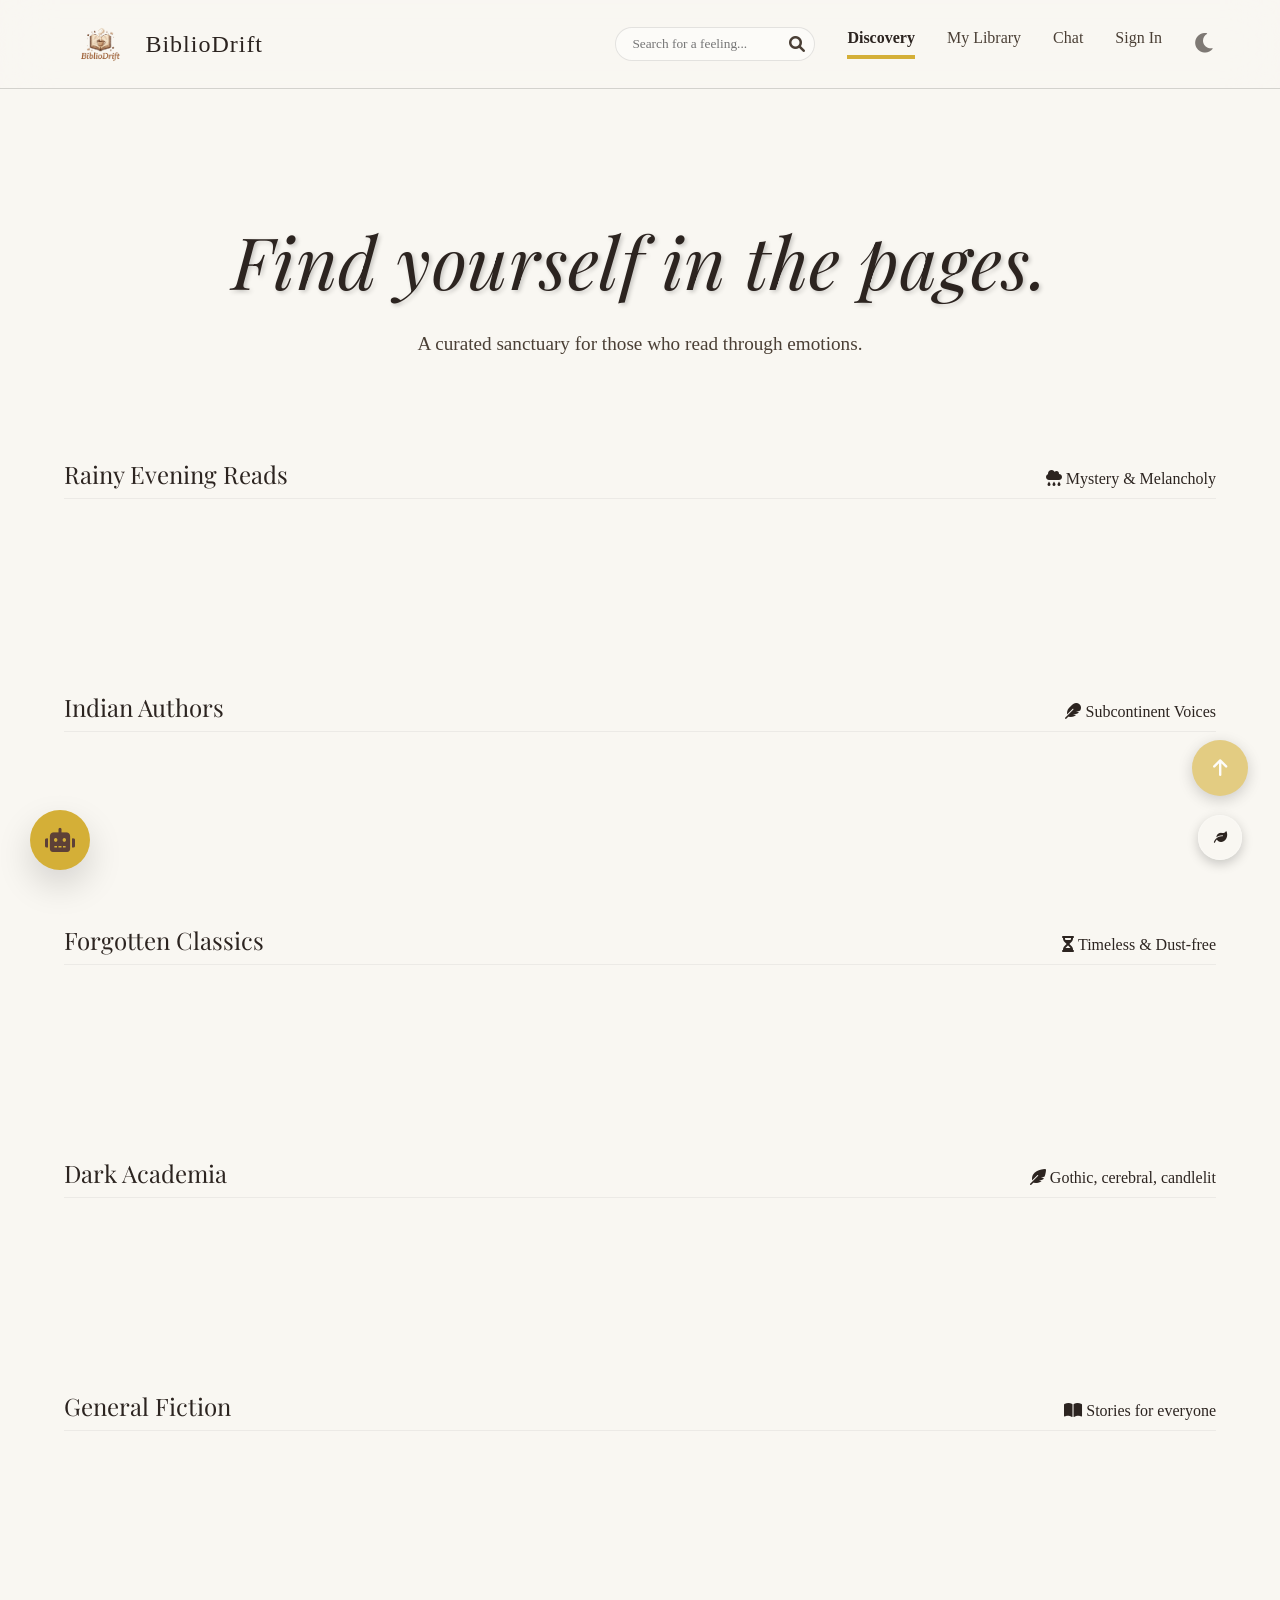
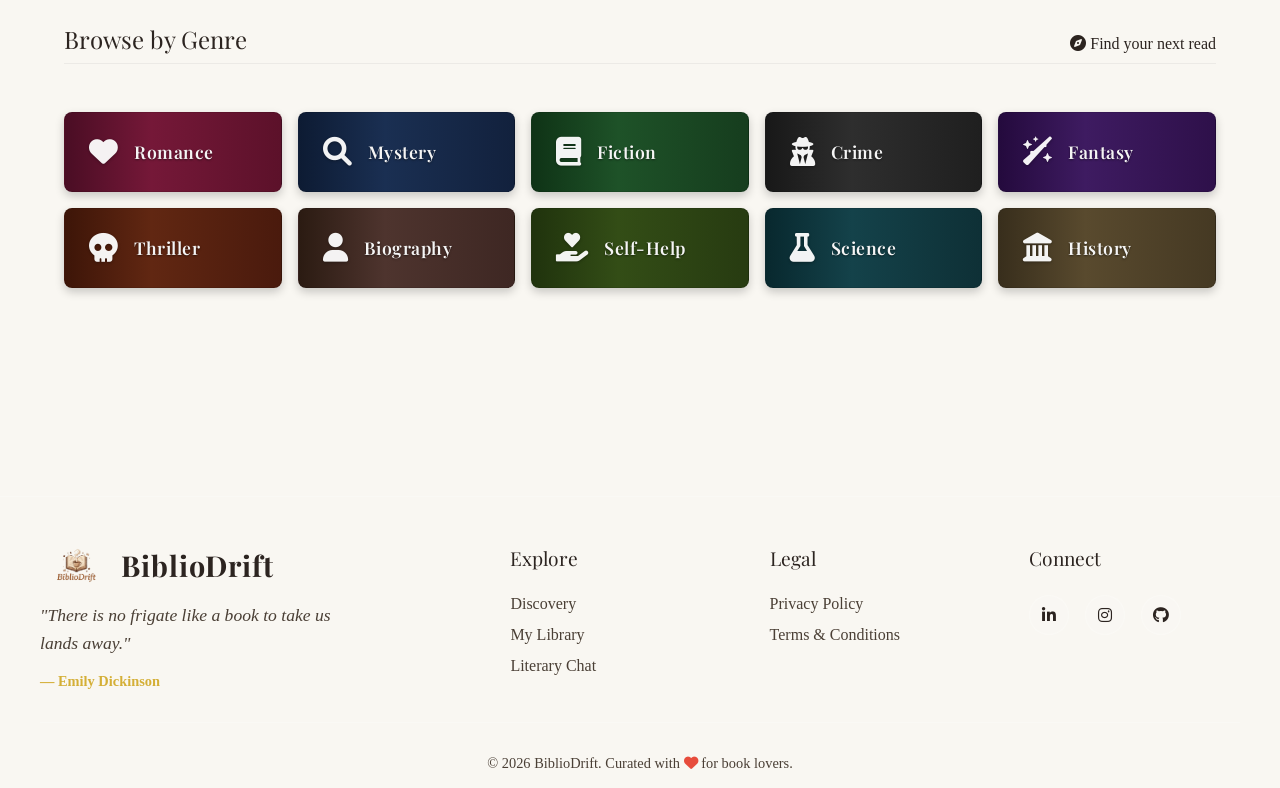
==== commit 0db0f507: "feat: enhance virtual library UI hierarchy and integrate AI chatbot" ====
--- a/frontend/pages/index.html
+++ b/frontend/pages/index.html
@@ -11,20 +11,13 @@
       }
     })();
   </script>
-  <script src="https://unpkg.com/dexie/dist/dexie.js"></script>
-
-  <script src="../js/db.js"></script>
-
-  <script src="../js/app.js"></script>
-  <script src="../js/library-3d.js"></script>
-  <script src="https://unpkg.com/dexie/dist/dexie.js"></script>
   <meta name="viewport" content="width=device-width, initial-scale=1.0" />
   <!-- Added SEO meta description to improve search engine discoverability and click-through rates -->
   <meta name="description" content="BiblioDrift — Discover books by mood, track your reading journey, and get AI-powered recommendations." />
   <title>BiblioDrift | Find yourself in the pages</title>
   <link rel="stylesheet" href="../css/style.css" />
   <link rel="stylesheet" href="../css/keyboard-shortcuts.css" />
-  <link rel="manifest" href="/manifest.json">
+
   <!-- Fonts -->
   <link rel="preconnect" href="https://fonts.googleapis.com" />
   <link rel="preconnect" href="https://fonts.gstatic.com" crossorigin />
@@ -37,7 +30,7 @@
   <script src="https://cdn.jsdelivr.net/npm/dompurify@3.0.6/dist/purify.min.js"></script>
   <link rel="icon" href="../assets/images/biblioDrift_favicon.png" type="image/png">
   <!-- PWA -->
-  <link rel="manifest" href="/manifest.json">
+  <link rel="manifest" href="../manifest.json">
   <meta name="theme-color" content="#2c2420">
   <meta name="apple-mobile-web-app-capable" content="yes">
   <meta name="apple-mobile-web-app-status-bar-style" content="black-translucent">
@@ -249,7 +242,6 @@
   <script src="../js/app.js"></script>
   <script src="../js/book-preview.js"></script>
   <script src="../script/header-scroll.js"></script>
-  <script src="../js/ambient.js"></script>
 
 
   <!-- Back to Top Button -->
@@ -259,7 +251,7 @@
 
   <!-- Ambient Sanctuary UI -->
   <div class="ambient-sanctuary">
-    <button id="ambientToggle" title="Ambient Sanctuary" aria-expanded="false" aria-controls="ambientPanel">
+    <button id="ambientToggle" title="Ambient Sanctuary">
       <i class="fa-solid fa-leaf"></i>
     </button>
     <div id="ambientPanel" class="ambient-panel">
@@ -278,27 +270,9 @@
           <span class="slider"></span>
         </label>
       </div>
-      <div class="ambient-option">
-        <span style="color: var(--text-main) !important;"><i class="fa-solid fa-water"></i> Calm Ocean Waves</span>
-        <label class="switch">
-          <input type="checkbox" id="oceanToggle">
-          <span class="slider"></span>
-        </label>
-      </div>
-      <div class="ambient-option">
-        <span style="color: var(--text-main) !important;"><i class="fa-solid fa-bolt"></i> Stormy Rain</span>
-        <label class="switch">
-          <input type="checkbox" id="stormToggle">
-          <span class="slider"></span>
-        </label>
-      </div>
       <div class="volume-control">
         <label for="ambientVolume" style="color: var(--text-main) !important;"><i class="fa-solid fa-volume-high"></i> Volume</label>
-        <div class="range-wrap">
-          <div class="range-track" aria-hidden="true"></div>
-          <div class="range-fill" aria-hidden="true"></div>
-          <input type="range" id="ambientVolume" min="0" max="1" step="0.1" value="0.5" style="width: 100%;">
-        </div>
+        <input type="range" id="ambientVolume" min="0" max="1" step="0.1" value="0.5" style="width: 100%;">
       </div>
     </div>
   </div>
@@ -306,6 +280,34 @@
   <script src="../js/ambient.js"></script>
   <script src="../js/security.js"></script>
   <script src="../js/pwa.js"></script>
+  <!-- AI Chatbot Widget -->
+  <div id="ai-chatbot-widget" class="chatbot-widget">
+    <button id="chatbot-toggle-btn" class="chatbot-toggle-btn" title="Chat with Elara">
+      <i class="fa-solid fa-robot"></i>
+    </button>
+    <div id="chatbot-window" class="chatbot-window hidden">
+      <div class="chatbot-header">
+        <div class="chatbot-bot-info">
+          <div class="chatbot-avatar"><i class="fa-solid fa-wand-magic-sparkles"></i></div>
+          <div class="chatbot-name-status">
+            <h4>Elara</h4>
+            <span class="chatbot-status">The Bookseller</span>
+          </div>
+        </div>
+        <button id="chatbot-close-btn" class="chatbot-close-btn"><i class="fa-solid fa-times"></i></button>
+      </div>
+      <div id="chatbot-messages" class="chatbot-messages">
+        <div class="chat-message bot-message">
+          <p>Hello, wanderer. What kind of story are you looking for today?</p>
+        </div>
+      </div>
+      <div class="chatbot-input-area">
+        <input type="text" id="chatbot-input" placeholder="Describe a mood, setting, or feeling...">
+        <button id="chatbot-send-btn" class="chatbot-send-btn"><i class="fa-solid fa-paper-plane"></i></button>
+      </div>
+    </div>
+  </div>
+  <script src="../js/chatbot.js"></script>
 
 </body>
 
--- a/frontend/css/style.css
+++ b/frontend/css/style.css
@@ -3,7 +3,7 @@
     --bg-color: #f9f7f2;
     --header-bg: rgba(249, 247, 242, 0.8);
     --text-main: #2c2420;
-    --text-muted: #6b5e55;
+    --text-muted: #4a3f35; /* Darker for better contrast */
     --accent-gold: #d4af37;
     --wood-dark: #5d4037;
     --wood-light: #8d6e63;
@@ -23,18 +23,11 @@
     /* Dimensions */
     --book-width: 160px;
     --book-height: 240px;
-
     --book-thick: 40px;
-}
-
-/* Fix: WCAG AA Contrast Floor - Issue #534 */
-.glass-panel,
-.book-tooltip,
-.book-detail-modal,
-[class*="glass"] {
-    background: rgba(0, 0, 0, 0.45) !important;
-    backdrop-filter: blur(12px);
-    -webkit-backdrop-filter: blur(12px);
+
+    /* New Brand/UI Variables */
+    --border-radius-soft: 12px;
+    --shadow-hover: 0 15px 35px rgba(0, 0, 0, 0.15);
 }
 
 [data-theme="night"] {
@@ -42,7 +35,7 @@
     --bg-color: #1e1a18;
     --header-bg: rgba(30, 26, 24, 0.85);
     --text-main: #e0d5cb;
-    --text-muted: #a89a8e;
+    --text-muted: #d5c7bc; /* Lighter for better contrast on dark */
     --accent-gold: #fccb4e;
     --wood-dark: #3e2723;
     --wood-light: #5d4037;
@@ -53,6 +46,9 @@
     --input-border: rgba(255, 255, 255, 0.1);
     --book-bg: #2c2420;
     --paper-color: #e0d5cb;
+    
+    /* Overrides */
+    --shadow-hover: 0 15px 45px rgba(0, 0, 0, 0.5);
 }
 
 * {
@@ -81,11 +77,13 @@
 html[data-theme="night"],
 html[data-theme="night"] body {
     background-color: #1e1a18 !important;
-    color: #fff5f5 !important;
+    color: #e0d5cb !important;
 }
 
 [data-theme="night"] header {
     background: rgba(30, 26, 24, 0.85) !important;
+    backdrop-filter: blur(25px);
+    border-bottom: 1px solid rgba(255, 255, 255, 0.15);
 }
 
 [data-theme="night"] .search-input,
@@ -94,7 +92,6 @@
     color: #e0d5cb !important;
     border-color: rgba(255, 255, 255, 0.1) !important;
 }
-
 
 /* Global Wooden Scrollbar Styling */
 ::-webkit-scrollbar {
@@ -126,7 +123,7 @@
 
 /* --- Layout --- */
 header {
-    padding: 2rem 4rem;
+    padding: 1.5rem 4rem;
     display: flex;
     justify-content: space-between;
     align-items: center;
@@ -134,8 +131,10 @@
     top: 0;
     z-index: 100;
     background: var(--header-bg);
-    backdrop-filter: blur(10px);
-    transition: background-color 0.4s ease, color 0.4s ease, backdrop-filter 0.4s ease;
+    backdrop-filter: blur(25px);
+    -webkit-backdrop-filter: blur(25px);
+    border-bottom: 1px solid rgba(0, 0, 0, 0.15); /* Subtly deeper bottom border */
+    transition: background-color 0.4s ease, color 0.4s ease, backdrop-filter 0.4s ease, border-color 0.4s ease;
 }
 
 .header-controls {
@@ -190,16 +189,34 @@
     gap: 0.5rem;
 }
 
+.nav-links {
+    display: flex;
+    flex-wrap: wrap;
+    gap: 1rem 2rem;
+    align-items: center;
+}
+
 .nav-links a {
     text-decoration: none;
     color: var(--text-muted);
-    margin-left: 2rem;
-    transition: color 0.3s ease;
+    transition: color 0.3s ease, border-color 0.3s ease, font-weight 0.3s ease;
+    display: inline-block;
+    border-bottom: 4px solid transparent;
+    padding-bottom: 8px;
 }
 
 .nav-links a:hover,
 .nav-links a.active {
     color: var(--text-main);
+    font-weight: 800; 
+    border-bottom-color: var(--accent-gold); 
+}
+
+/* Hide active underline if another link is hovered */
+.nav-links:hover a.active:not(:hover) {
+    border-bottom-color: transparent;
+    color: var(--text-muted);
+    font-weight: normal;
 }
 
 /* === ANIMATED HOVER TOOLTIPS FOR NAVIGATION (NEW) === */
@@ -248,6 +265,23 @@
     transform: translateX(-40%) scale(1) translateY(0);
 }
 
+/* Prevent tooltip from going off right edge for the last element */
+.nav-links .tooltip:last-child .tooltip-text {
+    left: auto;
+    right: 0;
+    transform: translateX(0%) scale(0.95) translateY(6px);
+}
+
+.nav-links .tooltip:last-child:hover .tooltip-text {
+    transform: translateX(0%) scale(1) translateY(0);
+}
+
+.nav-links .tooltip:last-child .tooltip-text::after {
+    left: auto;
+    right: 15px;
+    transform: rotate(45deg);
+}
+
 .tooltip-text i {
     margin-right: 5px;
     color: var(--accent-gold);
@@ -257,8 +291,6 @@
     padding: 2rem 4rem;
     max-width: 1400px;
     margin: 0 auto;
-    width: 100%;
-    overflow-x: hidden;
 }
 
 /* --- Hero --- */
@@ -279,7 +311,6 @@
         transform: translateY(0);
     }
 }
-
 
 .hero h1 {
     font-size: clamp(2.5rem, 8vw, 4.5rem);
@@ -301,30 +332,24 @@
 /* --- Curated Tables (Horizontal Scroll) --- */
 .curated-section {
     margin-bottom: 6rem;
-    width: 100%;
-    overflow-x: hidden;
 }
 
 .section-header {
-    margin: 0 1rem 0.5rem 1rem;
+    margin-bottom: 2rem;
+    border-bottom: 1px solid rgba(0, 0, 0, 0.05);
+    padding-bottom: 0.5rem;
     display: flex;
     justify-content: space-between;
     align-items: baseline;
-    flex-wrap: wrap;
-    gap: 1rem;
 }
 
 .curated-row {
     display: flex;
     gap: 3rem;
     padding: 2rem 1rem;
-    overflow-x: auto;
-    overflow-y: hidden;
-    /* Allow horizontal scrolling on mobile */
+    overflow-x: visible;
+    /* Allow 3D overflow */
     perspective: 1000px;
-    -webkit-overflow-scrolling: touch;
-    scroll-behavior: smooth;
-    flex-wrap: nowrap;
 }
 
 /* --- 3D Book Component --- */
@@ -333,8 +358,7 @@
     height: var(--book-height);
     perspective: 1000px;
     cursor: pointer;
-    flex-shrink: 0;
-    min-width: var(--book-width);
+    /* Random slight rotation for organic feel - handled in JS usually, but default here */
 }
 
 .book {
@@ -373,8 +397,9 @@
     height: 100%;
     backface-visibility: hidden;
     /* Hide back when front is clear */
-    border-radius: 4px 8px 8px 4px;
-    box-shadow: 5px 5px 15px rgba(0, 0, 0, 0.15);
+    border-radius: var(--border-radius-soft);
+    box-shadow: var(--shadow-soft);
+    transition: box-shadow 0.3s ease, transform 0.3s ease;
 }
 
 .book__face--front {
@@ -454,6 +479,11 @@
 /* Hover Effect: Pull out */
 .book-scene:hover .book:not(.flipped) {
     transform: translateZ(30px) translateY(-10px) rotateY(-10deg);
+    filter: drop-shadow(var(--shadow-hover));
+}
+
+.book-scene:hover .book__face {
+    box-shadow: var(--shadow-hover);
 }
 
 /* Glassmorphism Overlay (Quick view) */
@@ -494,31 +524,25 @@
 
 .book-actions {
     display: flex;
-    gap: 0.35rem;
-    justify-content: center;
-    align-items: center;
-    width: 100%;
+    gap: 0.5rem;
 }
 
 .btn-icon {
     border: none;
     background: none;
     cursor: pointer;
-    font-size: 1rem;
-    padding: 0.15rem 0.25rem;
+    font-size: 1.2rem;
     opacity: 0.6;
-    transition: opacity 0.2s, transform 0.12s;
+    transition: opacity 0.2s;
 }
 
 .btn-icon:hover {
     opacity: 1;
-    transform: scale(1.08);
+    transform: scale(1.1);
 }
 
 /* --- Virtual Shelves --- */
 .shelves-container {
-    width: 100%;
-    overflow-x: hidden;
     display: flex;
     flex-direction: column;
     gap: 4rem;
@@ -547,9 +571,6 @@
     gap: 1.5rem;
     /* More spacing for expanded books */
     min-height: 280px;
-    flex-wrap: nowrap;
-    overflow-x: auto;
-    -webkit-overflow-scrolling: touch;
 }
 
 .shelf-row::after {
@@ -703,8 +724,6 @@
     overflow-y: auto;
     box-shadow: var(--shadow-soft);
     border: 1px solid var(--glass-border);
-    display: flex;
-    flex-direction: column;
 }
 
 .mood-modal-header {
@@ -936,7 +955,6 @@
     border: none;
     padding: 0;
     overflow: visible;
-    max-height: 95vh;
 }
 
 .glass-modal::backdrop {
@@ -954,9 +972,7 @@
     padding: 2.5rem;
     position: relative;
     overflow: hidden;
-    overflow-y: auto;
     animation: modalIn 0.4s cubic-bezier(0.175, 0.885, 0.32, 1.275);
-    max-height: 90vh;
 }
 
 [data-theme="night"] .modal-content {
@@ -1146,29 +1162,6 @@
     .modal-content {
         padding: 1.5rem;
     }
-
-    .modal-info h2 {
-        font-size: 1.8rem;
-    }
-
-    .ai-insight-box {
-        padding: 1rem 1.2rem;
-    }
-
-    #modal-ai-note {
-        font-size: 0.95rem;
-    }
-
-    .modal-actions {
-        flex-direction: column;
-        width: 100%;
-    }
-
-    .btn-primary,
-    .btn-secondary,
-    .btn-preview {
-        width: 100%;
-    }
 }
 
 /* ===== CHAT INTERFACE STYLES ===== */
@@ -1535,7 +1528,6 @@
     justify-content: center;
     overflow: hidden;
     box-shadow: 0 2px 8px rgba(0, 0, 0, 0.1);
-    flex-shrink: 0;
 }
 
 .book-rec-cover img {
@@ -1556,7 +1548,6 @@
     line-height: 1.2;
     display: -webkit-box;
     -webkit-line-clamp: 2;
-    line-clamp: 2;
     -webkit-box-orient: vertical;
     overflow: hidden;
 }
@@ -1566,7 +1557,6 @@
     color: var(--text-muted);
     display: -webkit-box;
     -webkit-line-clamp: 1;
-    line-clamp: 1;
     -webkit-box-orient: vertical;
     overflow: hidden;
 }
@@ -1781,16 +1771,14 @@
 }
 
 /* ===== GENRE SECTION STYLES ===== */
+
+/* Genre Grid Layout */
 .genre-grid {
     display: grid;
-    grid-template-columns: repeat(4, 1fr);
-    gap: 1.5rem;
-    padding: 2rem 1rem;
-    width: 100%;
-    max-width: 100%;
-    overflow-x: hidden;
-}
-
+    grid-template-columns: repeat(5, 1fr);
+    gap: 1rem;
+    padding: 1rem 0;
+}
 
 /* Genre Card - Vintage Book Spine Look */
 /* Genre Card - Compact Vintage Rectangular Look */
@@ -1800,7 +1788,7 @@
     /* Horizontal layout */
     align-items: center;
     justify-content: flex-start;
-    padding: 1.25rem 1.75rem;
+    padding: 1rem 1.5rem;
     cursor: pointer;
     transition: all 0.3s cubic-bezier(0.23, 1, 0.32, 1);
 
@@ -1808,11 +1796,12 @@
     border-radius: 8px;
     box-shadow: 0 4px 10px rgba(0, 0, 0, 0.2);
 
-    height: 100px;
+    height: 80px;
+    /* Much smaller height */
     position: relative;
     overflow: hidden;
     border: 1px solid rgba(0, 0, 0, 0.1);
-    gap: 1.5rem;
+    gap: 1rem;
 }
 
 /* Remove gold lines for cleaner small look */
@@ -1986,14 +1975,12 @@
 
 /* Genre Books Grid */
 .genre-books-grid {
-    display: grid;
-    grid-template-columns: repeat(auto-fill, minmax(140px, 1fr));
-    gap: 1.5rem;
+    display: flex;
+    flex-wrap: wrap;
+    justify-content: center;
+    gap: 3rem;
     padding: 2rem;
     perspective: 1000px;
-    justify-items: center;
-    width: 100%;
-    max-width: 100%;
 }
 
 .genre-book-card {
@@ -2028,7 +2015,6 @@
     margin: 0 0 0.25rem 0;
     display: -webkit-box;
     -webkit-line-clamp: 2;
-    line-clamp: 2;
     -webkit-box-orient: vertical;
     overflow: hidden;
 }
@@ -2400,14 +2386,6 @@
     transition: all 0.3s cubic-bezier(0.23, 1, 0.32, 1);
 }
 
-/* Fix: Ensure light text in day theme for contrast with dark background override */
-.book-tooltip .tooltip-title,
-.book-tooltip .tooltip-author,
-.book-tooltip .tooltip-rating-text,
-.book-tooltip .tooltip-description {
-    color: #f5f5f5 !important;
-}
-
 [data-theme="night"] .book-tooltip {
     background: rgba(44, 36, 32, 0.98);
     border: 1px solid rgba(255, 255, 255, 0.1);
@@ -2440,17 +2418,17 @@
 
 .tooltip-title {
     font-family: 'Playfair Display', serif;
-    font-size: 1.1rem;
-    font-weight: 600;
+    font-size: 1.25rem;
+    font-weight: 700;
     color: var(--text-main);
     margin-bottom: 0.25rem;
     line-height: 1.3;
 }
 
 .tooltip-author {
-    font-size: 0.9rem;
+    font-size: 1rem;
     color: var(--text-muted);
-    font-style: italic;
+    font-weight: 500;
     margin-bottom: 0.5rem;
 }
 
@@ -2476,7 +2454,6 @@
     line-height: 1.5;
     display: -webkit-box;
     -webkit-line-clamp: 3;
-    line-clamp: 3;
     -webkit-box-orient: vertical;
     overflow: hidden;
     border-top: 1px solid rgba(0, 0, 0, 0.08);
@@ -4550,20 +4527,6 @@
     transform: scale(1.05);
 }
 
-/* Animated active state for the sanctuary toggle button */
-#ambientToggle {
-    will-change: transform;
-}
-
-#ambientToggle.active {
-    transform: scale(1.08) rotate(-8deg) !important;
-    box-shadow: 0 10px 24px rgba(0, 0, 0, 0.32) !important;
-}
-
-#ambientToggle:active {
-    transform: scale(0.96) rotate(-2deg) !important;
-}
-
 .ambient-panel {
     position: absolute;
     bottom: 60px;
@@ -4579,17 +4542,11 @@
     display: none;
     flex-direction: column;
     gap: 1rem;
-    /* Prepare for animated entrance */
-    opacity: 0;
-    transform: translateY(8px) scale(0.995);
-    transition: opacity 260ms cubic-bezier(.2,.9,.3,1), transform 260ms cubic-bezier(.2,.9,.3,1);
     z-index: 10002;
 }
 
 .ambient-panel.active {
     display: flex !important;
-    opacity: 1 !important;
-    transform: translateY(0) scale(1) !important;
 }
 
 .ambient-option {
@@ -4604,450 +4561,6 @@
     align-items: center;
     gap: 10px;
     font-size: 0.95rem;
-}
-
-/* Improved alignment: use a two-column grid so labels line up and controls align consistently */
-.ambient-panel .ambient-option,
-.ambient-panel .volume-control {
-    display: grid;
-    grid-template-columns: 1fr auto;
-    align-items: center;
-    gap: 10px;
-}
-
-.ambient-panel .volume-control {
-    position: relative;
-    display: grid;
-    grid-template-columns: auto 1fr;
-    align-items: center;
-    gap: 10px;
-}
-
-.ambient-panel .volume-control .range-wrap {
-    grid-column: 2 / 3;
-    position: relative;
-    width: 100%;
-}
-
-/* Library-specific alignment fixes */
-.library-page .ambient-panel .volume-control .range-wrap {
-    height: 18px;
-}
-
-.library-page .ambient-panel .volume-control .range-wrap .range-track,
-.library-page .ambient-panel .volume-control .range-wrap .range-fill {
-    top: 50%;
-    transform: translateY(-50%);
-}
-
-.library-page .ambient-panel .volume-control .range-wrap input[type="range"] {
-    height: 18px !important;
-    padding: 0 !important;
-}
-
-/* Final alignment nudge: move the thumb slightly down to perfectly center on the track across pages */
-.ambient-panel .volume-control .range-wrap input[type="range"]::-webkit-slider-thumb {
-    transform: translateY(2px) !important;
-}
-.ambient-panel .volume-control .range-wrap input[type="range"]::-moz-range-thumb {
-    transform: translateY(2px) !important;
-}
-
-/* Library/profile specific small adjustments if needed */
-.library-page .ambient-panel .volume-control .range-wrap .range-track,
-.library-page .ambient-panel .volume-control .range-wrap .range-fill,
-#profile-page .ambient-panel .volume-control .range-wrap .range-track,
-#profile-page .ambient-panel .volume-control .range-wrap .range-fill {
-    /* keep track centered */
-    top: 50% !important;
-    transform: translateY(-50%) !important;
-}
-
-.ambient-panel .volume-control .range-wrap .range-track {
-    position: absolute;
-    left: 0;
-    right: 0;
-    height: 6px;
-    background: rgba(0,0,0,0.12);
-    border-radius: 999px;
-    top: 50%;
-    transform: translateY(-50%);
-    z-index: 1;
-}
-
-.ambient-panel .volume-control .range-wrap .range-fill {
-    position: absolute;
-    left: 0;
-    height: 6px;
-    background: var(--accent-gold);
-    border-radius: 999px;
-    top: 50%;
-    transform: translateY(-50%);
-    z-index: 2;
-    width: 50%;
-    transition: width 240ms cubic-bezier(.2,1,.22,1);
-}
-
-.ambient-panel .volume-control .range-wrap input[type="range"] {
-    background: transparent !important;
-    position: relative;
-    z-index: 3;
-    width: 100%;
-}
-
-/* Profile-specific nudge: align the track/fill and thumb better on profile layout */
-.profile-page .ambient-panel .volume-control .range-wrap {
-    padding-top: 2px; /* small spacing to shift input area down slightly */
-}
-
-.profile-page .ambient-panel .volume-control .range-wrap .range-track,
-.profile-page .ambient-panel .volume-control .range-wrap .range-fill {
-    top: 54%;
-}
-
-.profile-page .ambient-panel .volume-control .range-wrap input[type="range"] {
-    height: 20px !important;
-}
-
-.profile-page .ambient-panel .volume-control .range-wrap input[type="range"]::-webkit-slider-thumb {
-    margin-top: 0 !important;
-}
-
-/* Make the input tall enough so the thumb can be vertically centered; remove negative margins */
-.ambient-panel .volume-control .range-wrap input[type="range"] {
-    height: 18px !important;
-    padding: 0 !important;
-    margin: 0 !important;
-    line-height: 18px !important;
-}
-
-/* Ensure the WebKit thumb is not shifted upward */
-.ambient-panel .volume-control .range-wrap input[type="range"]::-webkit-slider-thumb {
-    margin-top: 0 !important;
-    position: relative !important;
-    top: 0 !important;
-}
-
-/* Ensure the Firefox thumb is vertically centered */
-.ambient-panel .volume-control .range-wrap input[type="range"]::-moz-range-thumb {
-    margin: 0 !important;
-}
-
-.ambient-panel .ambient-option span,
-.ambient-panel .volume-control label {
-    display: flex;
-    align-items: center;
-    gap: 10px;
-    color: var(--text-main);
-}
-
-/* Make switches slightly larger and center their internal toggle */
-.switch {
-    width: 44px;
-    height: 26px;
-}
-
-.slider {
-    border-radius: 999px;
-    background-color: rgba(68,68,68,0.9);
-}
-
-.slider:before {
-    height: 18px;
-    width: 18px;
-    left: 4px;
-    bottom: 4px;
-}
-
-/* Smooth transitions for switches */
-.slider {
-    transition: background-color 200ms cubic-bezier(.2,.9,.3,1);
-}
-
-.slider:before {
-    transition: transform 200ms cubic-bezier(.2,.9,.3,1), box-shadow 200ms;
-}
-
-input:checked + .slider {
-    background-color: var(--accent-gold);
-}
-
-input:checked + .slider:before {
-    transform: translateX(18px);
-}
-
-/* Quick pop when a toggle is enabled */
-input:checked + .slider {
-    animation: togglePop 220ms cubic-bezier(.2,.9,.3,1);
-}
-
-@keyframes togglePop {
-    0% { transform: scale(0.96); }
-    60% { transform: scale(1.04); }
-    100% { transform: scale(1); }
-}
-
-/* Staggered fade-in for options when panel opens */
-.ambient-panel.active .ambient-option,
-.ambient-panel.active .volume-control {
-    opacity: 0;
-    transform: translateY(6px);
-    animation: optionFade 360ms cubic-bezier(.2,.9,.3,1) forwards;
-}
-.ambient-panel.active .ambient-option:nth-child(1) { animation-delay: 0.06s; }
-.ambient-panel.active .ambient-option:nth-child(2) { animation-delay: 0.12s; }
-.ambient-panel.active .ambient-option:nth-child(3) { animation-delay: 0.18s; }
-.ambient-panel.active .ambient-option:nth-child(4) { animation-delay: 0.24s; }
-.ambient-panel.active .volume-control { animation-delay: 0.3s; }
-
-@keyframes optionFade {
-    to { opacity: 1; transform: translateY(0); }
-}
-
-/* Button press micro-interaction */
-#ambientToggle {
-    transition: transform 180ms ease, box-shadow 180ms ease, background 180ms ease;
-}
-
-#ambientToggle:active {
-    transform: scale(0.96) rotate(-6deg);
-}
-
-/* Accessible focus for switches */
-.switch input:focus-visible + .slider {
-    box-shadow: 0 0 0 4px rgba(212,175,55,0.16);
-}
-
-/* Volume slider styling */
-.ambient-panel input[type="range"] {
-    -webkit-appearance: none;
-    width: 130px;
-    height: 6px;
-    background-color: rgba(0,0,0,0.12);
-    /* Use a solid gold background-image and size it with --ambient-fill for reliable Chrome rendering */
-    background-image: linear-gradient(to right, var(--accent-gold), var(--accent-gold));
-    background-size: calc(var(--ambient-fill,50) * 1%) 100%;
-    background-repeat: no-repeat;
-    border-radius: 999px;
-    outline: none;
-}
-
-.ambient-panel input[type="range"]::-webkit-slider-thumb {
-    -webkit-appearance: none;
-    width: 18px;
-    height: 18px;
-    background: var(--accent-gold);
-    border-radius: 50%;
-    box-shadow: 0 2px 6px rgba(0,0,0,0.25);
-    cursor: pointer;
-}
-
-/* Ensure base thumb has a transition so scaling animates smoothly on all pages */
-.ambient-panel input[type="range"]::-webkit-slider-thumb {
-    transition: transform 260ms cubic-bezier(.2,1,.22,1), box-shadow 260ms ease !important;
-    transform-origin: center center;
-    transform: scale(1) !important;
-}
-
-/* Animated track fill and thumb pop when volume changes */
-.ambient-panel input[type="range"] {
-    background: linear-gradient(90deg, var(--accent-gold) var(--ambient-fill,50%), rgba(0,0,0,0.12) var(--ambient-fill,50%));
-    background-size: 100% 100%;
-    background-repeat: no-repeat;
-    transition: background 360ms cubic-bezier(.2,1,.22,1);
-}
-
-.ambient-panel input.volume-animate::-webkit-slider-thumb {
-    transform: scale(1.12) !important;
-    transition: transform 360ms cubic-bezier(.2,1,.22,1) !important;
-}
-
-/* Also ensure the base Firefox thumb transitions */
-.ambient-panel input[type="range"]::-moz-range-thumb {
-    transition: transform 260ms cubic-bezier(.2,1,.22,1), box-shadow 260ms ease;
-    transform-origin: center center;
-}
-
-.ambient-panel input.volume-animate::-moz-range-thumb {
-    transform: scale(1.12);
-    transition: transform 360ms cubic-bezier(.2,1,.22,1);
-}
-
-/* Fallback for Firefox: smooth track color via background */
-.ambient-panel input[type="range"]::-moz-range-track {
-    background: transparent;
-}
-
-/* Responsive ambient panel: full width on very small screens */
-@media (max-width: 420px) {
-    .ambient-panel {
-        right: 1rem;
-        bottom: 70px;
-        width: min(92vw, 320px);
-        padding: 0.9rem;
-    }
-
-    .ambient-panel input[type="range"] {
-        width: 100%;
-    }
-}
-
-/* Library page: make ambient volume control smaller for compact layout */
-.library-page .ambient-panel input[type="range"] {
-    -webkit-appearance: none;
-    appearance: none;
-    width: 120px;
-    height: 6px;
-    background-color: rgba(0,0,0,0.12) !important;
-    background-image: linear-gradient(to right, var(--accent-gold), var(--accent-gold)) !important;
-    background-size: calc(var(--ambient-fill,50) * 1%) 100% !important;
-    background-repeat: no-repeat !important;
-    border-radius: 999px;
-    outline: none;
-}
-
-.library-page .ambient-panel input[type="range"]::-webkit-slider-runnable-track {
-    height: 6px;
-    border-radius: 999px;
-}
-
-.library-page .ambient-panel input[type="range"]::-webkit-slider-thumb {
-    -webkit-appearance: none;
-    appearance: none;
-    margin-top: -6px; /* center the larger thumb */
-    width: 18px;
-    height: 18px;
-    background: var(--accent-gold);
-    border-radius: 50%;
-    box-shadow: 0 3px 8px rgba(0,0,0,0.25);
-    border: 3px solid rgba(255,255,255,0.8);
-    cursor: pointer;
-}
-
-.library-page .ambient-panel input[type="range"]::-moz-range-track {
-    height: 6px;
-    background: transparent;
-}
-
-.library-page .ambient-panel input[type="range"]::-moz-range-thumb {
-    width: 18px;
-    height: 18px;
-    background: var(--accent-gold);
-    border-radius: 50%;
-    box-shadow: 0 3px 8px rgba(0,0,0,0.25);
-    border: 3px solid rgba(255,255,255,0.8);
-    cursor: pointer;
-}
-
-.library-page .ambient-panel .volume-control label {
-    font-size: 0.95rem;
-}
-
-/* Override responsive minimums that enlarge inputs (loaded in style-responsive.css) */
-.library-page .ambient-panel input[type="range"] {
-    min-height: 0 !important;
-    min-width: 0 !important;
-    height: 6px !important;
-}
-.library-page .ambient-panel input[type="range"]::-webkit-slider-thumb {
-    width: 18px !important;
-    height: 18px !important;
-}
-.library-page .ambient-panel input[type="range"]::-moz-range-thumb {
-    width: 18px !important;
-    height: 18px !important;
-}
-
-/* Profile page: same compact ambient volume styling as library */
-#profile-page .ambient-panel input[type="range"] {
-    -webkit-appearance: none;
-    appearance: none;
-    width: 120px;
-    height: 6px;
-    background-color: rgba(0,0,0,0.12) !important;
-    background-image: linear-gradient(to right, var(--accent-gold), var(--accent-gold)) !important;
-    background-size: calc(var(--ambient-fill,50) * 1%) 100% !important;
-    background-repeat: no-repeat !important;
-    border-radius: 999px;
-    outline: none;
-    min-height: 0 !important;
-    min-width: 0 !important;
-}
-
-#profile-page .ambient-panel input[type="range"]::-webkit-slider-runnable-track {
-    height: 6px;
-    border-radius: 999px;
-}
-
-#profile-page .ambient-panel input[type="range"]::-webkit-slider-thumb {
-    -webkit-appearance: none;
-    appearance: none;
-    margin-top: -6px;
-    width: 18px;
-    height: 18px;
-    background: var(--accent-gold);
-    border-radius: 50%;
-    box-shadow: 0 3px 8px rgba(0,0,0,0.25);
-    border: 3px solid rgba(255,255,255,0.8);
-    cursor: pointer;
-}
-
-#profile-page .ambient-panel input[type="range"]::-moz-range-track {
-    height: 6px;
-    background: transparent;
-}
-
-#profile-page .ambient-panel input[type="range"]::-moz-range-thumb {
-    width: 18px;
-    height: 18px;
-    background: var(--accent-gold);
-    border-radius: 50%;
-    box-shadow: 0 3px 8px rgba(0,0,0,0.25);
-    border: 3px solid rgba(255,255,255,0.8);
-    cursor: pointer;
-}
-
-#profile-page .ambient-panel .volume-control label {
-    font-size: 0.95rem;
-}
-
-/* Strong overrides to ensure page-scoped slider sizing is applied last */
-.library-page .ambient-panel input[type="range"],
-.profile-page .ambient-panel input[type="range"] {
-    -webkit-appearance: none !important;
-    appearance: none !important;
-    width: 120px !important;
-    height: 6px !important;
-    background: linear-gradient(90deg, var(--accent-gold) 50%, rgba(0,0,0,0.12) 50%) !important;
-    border-radius: 999px !important;
-    outline: none !important;
-    min-height: 0 !important;
-    min-width: 0 !important;
-}
-
-.library-page .ambient-panel input[type="range"]::-webkit-slider-thumb,
-.profile-page .ambient-panel input[type="range"]::-webkit-slider-thumb {
-    -webkit-appearance: none !important;
-    appearance: none !important;
-    margin-top: 0 !important;
-    width: 18px !important;
-    height: 18px !important;
-    background: var(--accent-gold) !important;
-    border-radius: 50% !important;
-    box-shadow: 0 3px 8px rgba(0,0,0,0.25) !important;
-    border: 3px solid rgba(255,255,255,0.8) !important;
-    cursor: pointer !important;
-}
-
-.library-page .ambient-panel input[type="range"]::-moz-range-thumb,
-.profile-page .ambient-panel input[type="range"]::-moz-range-thumb {
-    width: 18px !important;
-    height: 18px !important;
-    background: var(--accent-gold) !important;
-    border-radius: 50% !important;
-    box-shadow: 0 3px 8px rgba(0,0,0,0.25) !important;
-    border: 3px solid rgba(255,255,255,0.8) !important;
-    cursor: pointer !important;
 }
 
 .switch {
@@ -5094,220 +4607,1191 @@
 input:checked+.slider:before {
     transform: translateX(14px);
 }
-html[data-theme="night"] .glass-overlay,
-body.night-mode .glass-overlay,
-[data-theme="night"] .glass-overlay {
-    background-color: #1e140c !important;
-    border: 1px solid rgba(255, 255, 255, 0.1) !important;
-}
-
-html[data-theme="night"] .tooltip-title,
-body.night-mode .tooltip-title {
-    color: #ffffff !important;
-}
-
-html[data-theme="night"] .tooltip-author,
-body.night-mode .tooltip-author {
-    color: #cccccc !important;
-}
-
-
-.footer-logo {
-  height: 40px;
-  width: auto;
-}
-
-.logo {
-  display: flex;
-  align-items: center;
-  gap: 0.6rem;
-  font-size: 1.3rem;
-  font-weight: bold;
-}
-
-.main-footer {
- 
-  padding: 4rem 2rem 1rem;
-}
-
-.footer-container {
-  display: grid;
-  grid-template-columns: repeat(auto-fit, minmax(220px, 1fr));
-  gap: 2rem;
-}
-
-.footer-container a {
- 
-  text-decoration: none;
-  transition: color 0.3s ease;
-}
-
-
-
-.social-icons {
-  display: flex;
-  gap: 1rem;
-}
-
-.footer-bottom {
-  text-align: center;
-  margin-top: 3rem;
-  padding-top: 1rem;
-  border-top: 1px solid #374151;
-}
-
-/* ============================================================
-   AMBIENT VOLUME SLIDER — SINGLE SOURCE OF TRUTH
-   Replace ALL existing slider/range rules in style.css with this block.
-   Remove every other rule targeting:
-     - .ambient-panel input[type="range"]
-     - .library-page .ambient-panel input[type="range"]
-     - #profile-page .ambient-panel input[type="range"]
-     - .ambient-panel .volume-control .range-wrap ...
-     - Any block with margin-top on ::-webkit-slider-thumb inside ambient-panel
-   ============================================================ */
-
-/* 1. Volume control layout */
-.ambient-panel .volume-control {
+
+
+/* ============================================================ */
+/* READING PROGRESS TRACKING SYSTEM                            */
+/* ============================================================ */
+
+/* --- Spine progress indicator (library.html 3D view) --- */
+.spine-progress-indicator {
+    position: absolute;
+    bottom: 0;
+    left: 0;
+    width: 100%;
+    height: 100%;
+    pointer-events: none;
+    overflow: hidden;
+    border-radius: 2px 4px 4px 2px;
+    z-index: 2;
+}
+
+.spine-progress-fill {
+    position: absolute;
+    bottom: 0;
+    left: 0;
+    width: 100%;
+    background: rgba(212, 175, 55, 0.45);
+    transition: height 0.4s ease;
+    border-radius: 0 0 2px 2px;
+}
+
+/* Finished badge on spine */
+.spine-finished-badge {
+    position: absolute;
+    bottom: 8px;
+    left: 50%;
+    transform: translateX(-50%);
+    color: #4caf50;
+    font-size: 0.75rem;
+    text-shadow: 0 1px 3px rgba(0, 0, 0, 0.5);
+    pointer-events: none;
+    z-index: 3;
+}
+
+/* --- Tooltip progress bar --- */
+.tooltip-progress {
+    margin-top: 0.5rem;
+    padding-top: 0.5rem;
+    border-top: 1px solid rgba(0, 0, 0, 0.08);
+}
+
+[data-theme="night"] .tooltip-progress {
+    border-top-color: rgba(255, 255, 255, 0.08);
+}
+
+.tooltip-progress-bar-track {
+    width: 100%;
+    height: 6px;
+    background: rgba(0, 0, 0, 0.1);
+    border-radius: 3px;
+    overflow: hidden;
+    margin-bottom: 4px;
+}
+
+[data-theme="night"] .tooltip-progress-bar-track {
+    background: rgba(255, 255, 255, 0.1);
+}
+
+.tooltip-progress-bar-fill {
+    height: 100%;
+    background: linear-gradient(90deg, var(--accent-gold), #e6c44a);
+    border-radius: 3px;
+    transition: width 0.3s ease;
+}
+
+.tooltip-progress-label {
+    font-size: 0.75rem;
+    color: var(--text-muted);
+}
+
+/* --- Modal progress tracker --- */
+.reading-progress-tracker {
+    background: #fdfaf5;
+    border: 1px solid rgba(212, 175, 55, 0.25);
+    border-radius: 12px;
+    padding: 1.2rem 1.4rem;
+    margin-top: 0.75rem;
+    width: 100%;
+}
+
+[data-theme="night"] .reading-progress-tracker {
+    background: rgba(255, 255, 255, 0.04);
+    border-color: rgba(212, 175, 55, 0.2);
+}
+
+.progress-tracker-header {
+    display: flex;
+    align-items: center;
+    gap: 0.6rem;
+    margin-bottom: 0.9rem;
+    color: var(--wood-dark);
+}
+
+[data-theme="night"] .progress-tracker-header {
+    color: var(--accent-gold);
+}
+
+.progress-tracker-header i {
+    color: var(--accent-gold);
+    font-size: 1rem;
+}
+
+.progress-tracker-title {
+    font-family: 'Playfair Display', serif;
+    font-size: 1rem;
+    font-weight: 600;
+    flex: 1;
+}
+
+.progress-percent-badge {
+    background: var(--accent-gold);
+    color: #2c2420;
+    font-size: 0.8rem;
+    font-weight: 700;
+    padding: 2px 10px;
+    border-radius: 20px;
+    min-width: 44px;
+    text-align: center;
+}
+
+/* Mode toggle buttons */
+.progress-mode-toggle {
+    display: flex;
+    gap: 0.4rem;
+    margin-bottom: 0.9rem;
+}
+
+.progress-mode-btn {
+    flex: 1;
+    padding: 0.35rem 0.6rem;
+    border: 1px solid var(--glass-border);
+    border-radius: 8px;
+    background: transparent;
+    color: var(--text-muted);
+    font-family: 'Georgia', serif;
+    font-size: 0.8rem;
+    cursor: pointer;
+    transition: all 0.2s ease;
+}
+
+.progress-mode-btn.active {
+    background: var(--accent-gold);
+    color: #2c2420;
+    border-color: var(--accent-gold);
+    font-weight: 600;
+}
+
+.progress-mode-btn:hover:not(.active) {
+    border-color: var(--accent-gold);
+    color: var(--text-main);
+}
+
+/* Percentage slider group */
+.progress-input-group {
+    margin-bottom: 0.75rem;
+}
+
+.progress-range-slider {
+    width: 100%;
+    accent-color: var(--accent-gold);
+    cursor: pointer;
+    margin-bottom: 0.4rem;
+    height: 4px;
+}
+
+.progress-bar-track {
+    width: 100%;
+    height: 8px;
+    background: rgba(0, 0, 0, 0.08);
+    border-radius: 4px;
+    overflow: hidden;
+    margin-bottom: 0.3rem;
+}
+
+[data-theme="night"] .progress-bar-track {
+    background: rgba(255, 255, 255, 0.1);
+}
+
+.progress-bar-fill {
+    height: 100%;
+    background: linear-gradient(90deg, var(--accent-gold), #e6c44a);
+    border-radius: 4px;
+    transition: width 0.25s ease;
+}
+
+.progress-range-labels {
+    display: flex;
+    justify-content: space-between;
+    font-size: 0.72rem;
+    color: var(--text-muted);
+}
+
+/* Pages input group */
+.pages-input-row {
+    display: flex;
+    align-items: flex-end;
+    gap: 0.6rem;
+}
+
+.pages-field {
+    display: flex;
+    flex-direction: column;
+    gap: 0.25rem;
+    flex: 1;
+}
+
+.pages-field label {
+    font-size: 0.72rem;
+    color: var(--text-muted);
+    text-transform: uppercase;
+    letter-spacing: 0.5px;
+}
+
+.pages-number-input {
+    width: 100%;
+    padding: 0.4rem 0.6rem;
+    border: 1px solid var(--input-border);
+    border-radius: 8px;
+    background: var(--input-bg);
+    color: var(--text-main);
+    font-family: 'Georgia', serif;
+    font-size: 0.9rem;
+    text-align: center;
+    outline: none;
+    transition: border-color 0.2s;
+}
+
+.pages-number-input:focus {
+    border-color: var(--accent-gold);
+}
+
+.pages-divider {
+    font-size: 0.85rem;
+    color: var(--text-muted);
+    padding-bottom: 0.5rem;
+    flex-shrink: 0;
+}
+
+/* Save button */
+.progress-save-btn {
+    width: 100%;
+    padding: 0.6rem 1rem;
+    background: var(--wood-dark);
+    color: #fff;
+    border: none;
+    border-radius: 10px;
+    font-family: 'Georgia', serif;
+    font-size: 0.9rem;
+    cursor: pointer;
+    display: flex;
+    align-items: center;
+    justify-content: center;
+    gap: 0.5rem;
+    transition: all 0.25s ease;
+    margin-top: 0.25rem;
+}
+
+.progress-save-btn:hover:not(:disabled) {
+    background: var(--accent-gold);
+    color: #2c2420;
+    transform: translateY(-1px);
+    box-shadow: 0 4px 12px rgba(212, 175, 55, 0.3);
+}
+
+.progress-save-btn:disabled {
+    opacity: 0.6;
+    cursor: not-allowed;
+}
+
+/* --- Profile page: reading progress overview --- */
+.reading-progress-overview {
+    background: var(--book-bg);
+    border-radius: 16px;
+    padding: 2rem;
+    box-shadow: var(--shadow-soft);
+    border: 1px solid var(--glass-border);
+}
+
+.reading-progress-overview h2 {
+    font-family: 'Playfair Display', serif;
+    font-size: 1.5rem;
+    color: var(--text-main);
+    margin-bottom: 1.5rem;
+    display: flex;
+    align-items: center;
+    gap: 0.6rem;
+}
+
+.reading-progress-overview h2 i {
+    color: var(--accent-gold);
+}
+
+.progress-overview-grid {
     display: grid;
-    grid-template-columns: auto 1fr;
+    grid-template-columns: repeat(auto-fill, minmax(260px, 1fr));
+    gap: 1.25rem;
+}
+
+.progress-overview-card {
+    display: flex;
+    gap: 1rem;
+    background: var(--glass-bg);
+    border: 1px solid var(--glass-border);
+    border-radius: 12px;
+    padding: 1rem;
+    transition: transform 0.2s ease, box-shadow 0.2s ease;
+}
+
+.progress-overview-card:hover {
+    transform: translateY(-3px);
+    box-shadow: 0 8px 20px rgba(0, 0, 0, 0.1);
+    border-color: var(--accent-gold);
+}
+
+.progress-card-cover {
+    width: 56px;
+    height: 80px;
+    border-radius: 4px;
+    overflow: hidden;
+    flex-shrink: 0;
+    background: var(--wood-light);
+    display: flex;
+    align-items: center;
+    justify-content: center;
+    color: rgba(255, 255, 255, 0.6);
+    font-size: 1.5rem;
+    box-shadow: 3px 3px 8px rgba(0, 0, 0, 0.15);
+}
+
+.progress-card-cover img {
+    width: 100%;
+    height: 100%;
+    object-fit: cover;
+}
+
+.progress-card-info {
+    flex: 1;
+    min-width: 0;
+    display: flex;
+    flex-direction: column;
+    gap: 0.3rem;
+}
+
+.progress-card-title {
+    font-family: 'Playfair Display', serif;
+    font-size: 0.95rem;
+    font-weight: 600;
+    color: var(--text-main);
+    white-space: nowrap;
+    overflow: hidden;
+    text-overflow: ellipsis;
+}
+
+.progress-card-author {
+    font-size: 0.8rem;
+    color: var(--text-muted);
+    font-style: italic;
+    white-space: nowrap;
+    overflow: hidden;
+    text-overflow: ellipsis;
+}
+
+.progress-card-bar-wrap {
+    display: flex;
+    align-items: center;
+    gap: 0.5rem;
+    margin-top: 0.25rem;
+}
+
+.progress-card-bar-track {
+    flex: 1;
+    height: 6px;
+    background: rgba(0, 0, 0, 0.08);
+    border-radius: 3px;
+    overflow: hidden;
+}
+
+[data-theme="night"] .progress-card-bar-track {
+    background: rgba(255, 255, 255, 0.1);
+}
+
+.progress-card-bar-fill {
+    height: 100%;
+    background: linear-gradient(90deg, var(--accent-gold), #e6c44a);
+    border-radius: 3px;
+    transition: width 0.3s ease;
+}
+
+.progress-card-pct {
+    font-size: 0.75rem;
+    font-weight: 700;
+    color: var(--accent-gold);
+    min-width: 32px;
+    text-align: right;
+}
+
+.progress-card-quick-update {
+    display: flex;
+    align-items: center;
+    gap: 0.4rem;
+    margin-top: 0.3rem;
+}
+
+.progress-card-slider {
+    flex: 1;
+    accent-color: var(--accent-gold);
+    cursor: pointer;
+    height: 4px;
+}
+
+.progress-card-save-btn {
+    width: 28px;
+    height: 28px;
+    border-radius: 50%;
+    border: 1px solid var(--glass-border);
+    background: var(--glass-bg);
+    color: var(--text-muted);
+    cursor: pointer;
+    display: flex;
+    align-items: center;
+    justify-content: center;
+    font-size: 0.75rem;
+    transition: all 0.2s ease;
+    flex-shrink: 0;
+}
+
+.progress-card-save-btn:hover:not(:disabled) {
+    background: var(--accent-gold);
+    color: #2c2420;
+    border-color: var(--accent-gold);
+}
+
+.progress-card-save-btn:disabled {
+    opacity: 0.5;
+    cursor: not-allowed;
+}
+
+@media (max-width: 600px) {
+    .progress-overview-grid {
+        grid-template-columns: 1fr;
+    }
+
+    .reading-progress-tracker {
+        padding: 1rem;
+    }
+
+    .pages-input-row {
+        flex-wrap: wrap;
+    }
+
+    .pages-divider {
+        display: none;
+    }
+}
+
+
+/* ============================================================ */
+/* IN-APP BOOK PREVIEW MODAL (Google Books Embedded Viewer)    */
+/* ============================================================ */
+
+/* Backdrop overlay — hidden by default, shown via .active */
+.book-preview-modal {
+    display: none;
+    position: fixed;
+    inset: 0;
+    width: 100vw;
+    height: 100vh;
+    background: rgba(0, 0, 0, 0.78);
+    backdrop-filter: blur(6px);
+    -webkit-backdrop-filter: blur(6px);
+    z-index: 30000;   /* above all other modals */
+    align-items: center;
+    justify-content: center;
+    overflow: hidden;
+}
+
+.book-preview-modal.active {
+    display: flex;
+}
+
+/* Inner panel */
+.preview-modal-inner {
+    background: var(--bg-color);
+    border-radius: 20px;
+    width: min(92vw, 960px);
+    height: min(90vh, 780px);
+    display: flex;
+    flex-direction: column;
+    overflow: hidden;
+    box-shadow:
+        0 32px 80px rgba(0, 0, 0, 0.5),
+        0 8px 24px rgba(0, 0, 0, 0.3);
+    border: 1px solid var(--glass-border);
+    position: relative;
+    animation: previewModalIn 0.3s cubic-bezier(0.23, 1, 0.32, 1);
+}
+
+@keyframes previewModalIn {
+    from { opacity: 0; transform: scale(0.94) translateY(16px); }
+    to   { opacity: 1; transform: scale(1)    translateY(0);    }
+}
+
+/* Header */
+.preview-modal-header {
+    display: flex;
+    align-items: center;
+    justify-content: space-between;
+    padding: 1rem 1.5rem;
+    border-bottom: 1px solid var(--glass-border);
+    background: var(--header-bg);
+    flex-shrink: 0;
+    gap: 1rem;
+}
+
+.preview-modal-title-wrap {
+    display: flex;
+    align-items: center;
+    gap: 0.6rem;
+    min-width: 0;
+    flex: 1;
+}
+
+.preview-header-icon {
+    color: var(--accent-gold);
+    font-size: 1.1rem;
+    flex-shrink: 0;
+}
+
+.preview-modal-title {
+    font-family: 'Playfair Display', serif;
+    font-size: 1.1rem;
+    font-weight: 600;
+    color: var(--text-main);
+    white-space: nowrap;
+    overflow: hidden;
+    text-overflow: ellipsis;
+}
+
+.preview-powered-by {
+    font-size: 0.72rem;
+    color: var(--text-muted);
+    white-space: nowrap;
+    flex-shrink: 0;
+    padding: 2px 8px;
+    background: var(--glass-bg);
+    border: 1px solid var(--glass-border);
+    border-radius: 10px;
+}
+
+.preview-close-btn {
+    width: 36px;
+    height: 36px;
+    border-radius: 50%;
+    border: 1px solid var(--glass-border);
+    background: var(--glass-bg);
+    color: var(--text-muted);
+    cursor: pointer;
+    display: flex;
+    align-items: center;
+    justify-content: center;
+    font-size: 1rem;
+    flex-shrink: 0;
+    transition: all 0.2s ease;
+    position: relative;
+    z-index: 10;
+}
+
+.preview-close-btn:hover {
+    background: var(--accent-gold);
+    color: #2c2420;
+    border-color: var(--accent-gold);
+    transform: rotate(90deg);
+}
+
+/* Body */
+.preview-modal-body {
+    flex: 1;
+    position: relative;
+    overflow: hidden;
+    background: #f5f5f5;
+    min-height: 0;
+}
+
+[data-theme="night"] .preview-modal-body {
+    background: #1a1614;
+}
+
+/* Loading state */
+.preview-loading {
+    position: absolute;
+    inset: 0;
+    display: flex;
+    flex-direction: column;
+    align-items: center;
+    justify-content: center;
+    gap: 1.2rem;
+    background: var(--bg-color);
+    z-index: 2;
+}
+
+.preview-loading p {
+    color: var(--text-muted);
+    font-family: 'Georgia', serif;
+    font-style: italic;
+    font-size: 1rem;
+}
+
+.preview-loading-spinner {
+    width: 44px;
+    height: 44px;
+    border: 3px solid var(--glass-border);
+    border-top-color: var(--accent-gold);
+    border-radius: 50%;
+    animation: previewSpin 0.8s linear infinite;
+}
+
+@keyframes previewSpin {
+    to { transform: rotate(360deg); }
+}
+
+/* Viewer container — Google injects its iframe here */
+.preview-viewer-container {
+    width: 100%;
+    height: 100%;
+    position: absolute;
+    inset: 0;
+}
+
+.preview-viewer-container iframe {
+    width: 100% !important;
+    height: 100% !important;
+    border: none !important;
+    display: block !important;
+}
+
+/* Fallback state */
+.preview-fallback {
+    position: absolute;
+    inset: 0;
+    display: flex;
+    flex-direction: column;
+    align-items: center;
+    justify-content: center;
+    gap: 1rem;
+    padding: 2rem;
+    background: var(--bg-color);
+    text-align: center;
+    z-index: 2;
+}
+
+.preview-fallback-icon {
+    font-size: 3.5rem;
+    color: var(--accent-gold);
+    opacity: 0.6;
+    margin-bottom: 0.5rem;
+}
+
+.preview-fallback-title {
+    font-family: 'Playfair Display', serif;
+    font-size: 1.5rem;
+    color: var(--text-main);
+    margin: 0;
+}
+
+.preview-fallback-msg {
+    color: var(--text-muted);
+    font-size: 0.95rem;
+    line-height: 1.6;
+    max-width: 38ch;
+    margin: 0;
+}
+
+.preview-external-link {
+    display: inline-flex;
+    align-items: center;
+    gap: 0.5rem;
+    margin-top: 0.5rem;
+    padding: 0.65rem 1.4rem;
+    background: var(--accent-gold);
+    color: #2c2420;
+    border-radius: 24px;
+    font-family: 'Georgia', serif;
+    font-size: 0.9rem;
+    font-weight: 600;
+    text-decoration: none;
+    transition: all 0.25s ease;
+    box-shadow: 0 4px 12px rgba(212, 175, 55, 0.3);
+}
+
+.preview-external-link:hover {
+    background: #e6c44a;
+    transform: translateY(-2px);
+    box-shadow: 0 6px 18px rgba(212, 175, 55, 0.4);
+}
+
+/* Footer */
+.preview-modal-footer {
+    padding: 0.6rem 1.5rem;
+    border-top: 1px solid var(--glass-border);
+    background: var(--header-bg);
+    flex-shrink: 0;
+}
+
+.preview-disclaimer {
+    font-size: 0.75rem;
+    color: var(--text-muted);
+    display: flex;
+    align-items: center;
+    gap: 0.4rem;
+    margin: 0;
+}
+
+.preview-disclaimer i {
+    color: var(--accent-gold);
+    flex-shrink: 0;
+}
+
+/* Preview trigger button */
+.btn-preview {
+    display: inline-flex;
+    align-items: center;
+    gap: 0.5rem;
+    padding: 0.65rem 1.2rem;
+    background: transparent;
+    border: 1.5px solid var(--accent-gold);
+    color: var(--accent-gold);
+    border-radius: 24px;
+    font-family: 'Georgia', serif;
+    font-size: 0.9rem;
+    cursor: pointer;
+    transition: all 0.25s ease;
+    white-space: nowrap;
+}
+
+.btn-preview:hover {
+    background: var(--accent-gold);
+    color: #2c2420;
+    transform: translateY(-1px);
+    box-shadow: 0 4px 12px rgba(212, 175, 55, 0.3);
+}
+
+.btn-preview i {
+    font-size: 0.85rem;
+}
+
+/* Responsive */
+@media (max-width: 768px) {
+    .preview-modal-inner {
+        width: 100vw;
+        height: 100vh;
+        border-radius: 0;
+        border: none;
+    }
+
+    .preview-modal-header {
+        padding: 0.85rem 1rem;
+    }
+
+    .preview-powered-by {
+        display: none;
+    }
+
+    .preview-modal-footer {
+        padding: 0.5rem 1rem;
+    }
+}
+
+@media (max-width: 480px) {
+    .preview-modal-title {
+        font-size: 0.95rem;
+    }
+}
+
+
+/* ============================================================ */
+/* PWA — Install Banner & Offline Indicator                    */
+/* ============================================================ */
+
+/* Install banner — slides up from the bottom */
+#pwa-install-banner {
+    position: fixed;
+    bottom: 0;
+    left: 0;
+    right: 0;
+    background: var(--bg-color);
+    border-top: 1px solid var(--glass-border);
+    box-shadow: 0 -4px 24px rgba(0, 0, 0, 0.15);
+    padding: 0.85rem 1.25rem;
+    display: flex;
+    align-items: center;
+    justify-content: space-between;
+    gap: 1rem;
+    z-index: 40000;
+    transform: translateY(100%);
+    transition: transform 0.35s cubic-bezier(0.23, 1, 0.32, 1);
+    font-family: 'Georgia', serif;
+}
+
+#pwa-install-banner.pwa-banner-visible {
+    transform: translateY(0);
+}
+
+.pwa-banner-content {
+    display: flex;
+    align-items: center;
+    gap: 0.85rem;
+    min-width: 0;
+}
+
+.pwa-banner-icon {
+    width: 40px;
+    height: 40px;
+    border-radius: 10px;
+    flex-shrink: 0;
+    object-fit: contain;
+}
+
+.pwa-banner-text {
+    display: flex;
+    flex-direction: column;
+    gap: 0.1rem;
+    min-width: 0;
+}
+
+.pwa-banner-text strong {
+    font-size: 0.95rem;
+    color: var(--text-main);
+    white-space: nowrap;
+}
+
+.pwa-banner-text span {
+    font-size: 0.8rem;
+    color: var(--text-muted);
+    white-space: nowrap;
+}
+
+.pwa-banner-actions {
+    display: flex;
+    align-items: center;
+    gap: 0.6rem;
+    flex-shrink: 0;
+}
+
+.pwa-install-btn {
+    padding: 0.5rem 1.2rem;
+    background: var(--accent-gold);
+    color: #2c2420;
+    border: none;
+    border-radius: 20px;
+    font-family: 'Georgia', serif;
+    font-size: 0.9rem;
+    font-weight: 600;
+    cursor: pointer;
+    transition: all 0.2s ease;
+    white-space: nowrap;
+}
+
+.pwa-install-btn:hover {
+    background: #e6c44a;
+    transform: translateY(-1px);
+    box-shadow: 0 4px 12px rgba(212, 175, 55, 0.35);
+}
+
+.pwa-dismiss-btn {
+    width: 32px;
+    height: 32px;
+    border-radius: 50%;
+    border: 1px solid var(--glass-border);
+    background: var(--glass-bg);
+    color: var(--text-muted);
+    cursor: pointer;
+    display: flex;
+    align-items: center;
+    justify-content: center;
+    font-size: 0.9rem;
+    transition: all 0.2s ease;
+    flex-shrink: 0;
+}
+
+.pwa-dismiss-btn:hover {
+    background: var(--text-muted);
+    color: var(--bg-color);
+}
+
+/* Offline indicator pill — shown by pwa.js when navigator.onLine is false */
+#pwa-offline-indicator {
+    position: fixed;
+    top: 70px;
+    left: 50%;
+    transform: translateX(-50%) translateY(-8px);
+    background: #2c2420;
+    color: #f9f7f2;
+    padding: 0.4rem 1rem;
+    border-radius: 20px;
+    font-family: 'Georgia', serif;
+    font-size: 0.8rem;
+    display: flex;
+    align-items: center;
+    gap: 0.5rem;
+    z-index: 40001;
+    opacity: 0;
+    transition: opacity 0.3s ease, transform 0.3s ease;
+    pointer-events: none;
+    box-shadow: 0 4px 12px rgba(0, 0, 0, 0.25);
+}
+
+#pwa-offline-indicator.visible {
+    opacity: 1;
+    transform: translateX(-50%) translateY(0);
+}
+
+#pwa-offline-indicator i {
+    color: #e6c44a;
+}
+
+@media (max-width: 480px) {
+    #pwa-install-banner {
+        flex-direction: column;
+        align-items: flex-start;
+        gap: 0.75rem;
+        padding: 1rem;
+    }
+
+    .pwa-banner-actions {
+        width: 100%;
+        justify-content: flex-end;
+    }
+}
+
+/* === AI CHATBOT WIDGET === */
+.chatbot-widget {
+    position: fixed;
+    bottom: 30px;
+    left: 30px; /* Moved to bottom-left to avoid overlap with back-to-top and ambient sanctuary */
+    z-index: 10000;
+    font-family: "Georgia", serif;
+}
+
+.chatbot-toggle-btn {
+    width: 60px;
+    height: 60px;
+    border-radius: 50%;
+    background: var(--accent-gold);
+    color: var(--wood-dark);
+    border: none;
+    font-size: 1.5rem;
+    cursor: pointer;
+    box-shadow: var(--shadow-hover);
+    transition: transform 0.3s ease, box-shadow 0.3s ease;
+    display: flex;
+    align-items: center;
+    justify-content: center;
+}
+
+.chatbot-toggle-btn:hover {
+    transform: scale(1.1);
+    box-shadow: 0 10px 25px rgba(212, 175, 55, 0.4);
+}
+
+.chatbot-window {
+    position: absolute;
+    bottom: 80px;
+    left: 0;
+    width: 350px;
+    max-width: calc(100vw - 40px);
+    background: var(--book-bg);
+    border-radius: var(--border-radius-soft);
+    box-shadow: var(--shadow-hover);
+    border: 1px solid var(--glass-border);
+    display: flex;
+    flex-direction: column;
+    overflow: hidden;
+    transition: all 0.3s ease;
+    transform-origin: bottom left;
+    opacity: 1;
+    transform: scale(1);
+}
+
+.chatbot-window.hidden {
+    opacity: 0;
+    transform: scale(0.8);
+    pointer-events: none;
+}
+
+.chatbot-header {
+    background: var(--header-bg);
+    backdrop-filter: blur(10px);
+    padding: 15px;
+    display: flex;
+    justify-content: space-between;
+    align-items: center;
+    border-bottom: 1px solid var(--glass-border);
+}
+
+.chatbot-bot-info {
+    display: flex;
     align-items: center;
     gap: 10px;
 }
 
-.ambient-panel .volume-control label {
-    display: flex;
-    align-items: center;
+.chatbot-avatar {
+    width: 40px;
+    height: 40px;
+    border-radius: 50%;
+    background: var(--accent-gold);
+    color: var(--wood-dark);
+    display: flex;
+    align-items: center;
+    justify-content: center;
+    font-size: 1.2rem;
+}
+
+.chatbot-name-status h4 {
+    margin: 0;
+    font-family: "Playfair Display", serif;
+    color: var(--text-main);
+    font-size: 1.1rem;
+}
+
+.chatbot-status {
+    font-size: 0.8rem;
+    color: var(--text-muted);
+    font-style: italic;
+}
+
+.chatbot-close-btn {
+    background: none;
+    border: none;
+    color: var(--text-muted);
+    cursor: pointer;
+    font-size: 1.2rem;
+    transition: color 0.2s;
+}
+
+.chatbot-close-btn:hover {
+    color: var(--text-main);
+}
+
+.chatbot-messages {
+    height: 350px;
+    overflow-y: auto;
+    padding: 15px;
+    display: flex;
+    flex-direction: column;
     gap: 10px;
+    background: var(--bg-color);
+}
+
+.chat-message {
+    max-width: 80%;
+    padding: 10px 14px;
+    border-radius: 14px;
+    font-size: 0.95rem;
+    line-height: 1.4;
+}
+
+.bot-message {
+    align-self: flex-start;
+    background: var(--book-bg);
     color: var(--text-main);
-    font-size: 0.95rem;
-    white-space: nowrap;
-}
-
-/* 2. The wrapper that stacks track, fill, and input */
-.ambient-panel .volume-control .range-wrap {
-    position: relative;
-    width: 100%;
-    height: 18px;          /* fixed height — track and thumb share this axis */
-    display: flex;
-    align-items: center;   /* vertically centers the <input> */
-}
-
-/* 3. Track and fill — absolutely positioned, vertically centred */
-.ambient-panel .volume-control .range-wrap .range-track,
-.ambient-panel .volume-control .range-wrap .range-fill {
-    position: absolute;
-    left: 0;
-    top: 50%;
-    transform: translateY(-50%);
-    height: 6px;
-    border-radius: 999px;
-    pointer-events: none;
-}
-
-.ambient-panel .volume-control .range-wrap .range-track {
-    right: 0;
-    background: rgba(0, 0, 0, 0.15);
-    z-index: 1;
-}
-
-.ambient-panel .volume-control .range-wrap .range-fill {
+    border: 1px solid var(--glass-border);
+    border-bottom-left-radius: 4px;
+}
+
+.user-message {
+    align-self: flex-end;
+    background: var(--wood-dark);
+    color: var(--paper-color);
+    border-bottom-right-radius: 4px;
+}
+
+.chatbot-input-area {
+    padding: 15px;
+    display: flex;
+    gap: 10px;
+    background: var(--header-bg);
+    border-top: 1px solid var(--glass-border);
+}
+
+.chatbot-input-area input {
+    flex: 1;
+    padding: 10px 15px;
+    border: 1px solid var(--input-border);
+    border-radius: 20px;
+    background: var(--input-bg);
+    color: var(--text-main);
+    font-family: "Georgia", serif;
+    outline: none;
+}
+
+.chatbot-input-area input:focus {
+    border-color: var(--accent-gold);
+}
+
+.chatbot-send-btn {
+    width: 40px;
+    height: 40px;
+    border-radius: 50%;
     background: var(--accent-gold);
-    width: 50%;            /* JS will update this dynamically */
-    transition: width 240ms cubic-bezier(.2, 1, .22, 1);
-    z-index: 2;
-}
-
-/* 4. The actual <input> — transparent, sits on top */
-.ambient-panel .volume-control .range-wrap input[type="range"],
-.library-page .ambient-panel .volume-control .range-wrap input[type="range"],
-.profile-page .ambient-panel .volume-control .range-wrap input[type="range"],
-#profile-page .ambient-panel .volume-control .range-wrap input[type="range"] {
-    -webkit-appearance: none !important;
-    appearance: none !important;
-    position: relative;
-    z-index: 3;
-    width: 100% !important;
-    height: 18px !important;   /* matches .range-wrap height */
-    min-height: 0 !important;
-    min-width: 0 !important;
-    background: transparent !important;
-    border-radius: 999px;
+    color: var(--wood-dark);
+    border: none;
+    cursor: pointer;
+    display: flex;
+    align-items: center;
+    justify-content: center;
+    transition: transform 0.2s;
+}
+
+.chatbot-send-btn:hover {
+    transform: scale(1.1);
+}
+
+@media (max-width: 768px) {
+    .chatbot-window {
+        bottom: 70px;
+        width: calc(100vw - 40px);
+        left: -10px;
+    }
+}
+
+/* ===== ENHANCED DROPDOWN MENUS (Library Filter & Sort) ===== */
+.sort-controls {
+    display: flex;
+    justify-content: center;
+    gap: 1.5rem;
+    margin: 2rem 0;
+    flex-wrap: wrap;
+}
+
+.filter-group {
+    display: flex;
+    align-items: center;
+    gap: 0.75rem;
+    background: var(--glass-bg);
+    border: 1px solid rgba(0, 0, 0, 0.15); /* Match new navbar border */
+    border-radius: 12px; /* Soft border radii */
+    padding: 0.5rem 1rem;
+    box-shadow: var(--shadow-soft);
+    backdrop-filter: blur(10px);
+    transition: border-color 0.3s ease, box-shadow 0.3s ease, transform 0.3s ease;
+}
+
+[data-theme="night"] .filter-group {
+    border: 1px solid rgba(255, 255, 255, 0.15);
+}
+
+.filter-group:hover {
+    border-color: var(--accent-gold);
+    box-shadow: var(--shadow-hover);
+    transform: translateY(-2px);
+}
+
+.filter-group i {
+    color: var(--accent-gold);
+}
+
+.sort-select {
+    background: transparent;
+    border: none;
+    color: var(--text-main);
+    font-family: "Georgia", serif;
+    font-size: 1rem;
     outline: none;
     cursor: pointer;
-    margin: 0 !important;
-    padding: 0 !important;
-}
-
-/* 5. WebKit track — transparent (fill handled by .range-fill div) */
-.ambient-panel .volume-control .range-wrap input[type="range"]::-webkit-slider-runnable-track,
-.library-page .ambient-panel .volume-control .range-wrap input[type="range"]::-webkit-slider-runnable-track,
-.profile-page .ambient-panel .volume-control .range-wrap input[type="range"]::-webkit-slider-runnable-track,
-#profile-page .ambient-panel .volume-control .range-wrap input[type="range"]::-webkit-slider-runnable-track {
-    height: 6px !important;
-    background: transparent !important;
-    border-radius: 999px;
-}
-
-/* 6. WebKit thumb — THE KEY FIX: margin-top centers it on the 6px track */
-.ambient-panel .volume-control .range-wrap input[type="range"]::-webkit-slider-thumb,
-.library-page .ambient-panel .volume-control .range-wrap input[type="range"]::-webkit-slider-thumb,
-.profile-page .ambient-panel .volume-control .range-wrap input[type="range"]::-webkit-slider-thumb,
-#profile-page .ambient-panel .volume-control .range-wrap input[type="range"]::-webkit-slider-thumb {
-    -webkit-appearance: none !important;
-    appearance: none !important;
-    width: 18px !important;
-    height: 18px !important;
-    border-radius: 50% !important;
-    background: var(--accent-gold) !important;
-    border: 3px solid rgba(255, 255, 255, 0.85) !important;
-    box-shadow: 0 2px 8px rgba(0, 0, 0, 0.3) !important;
-    cursor: pointer !important;
-    margin-top: -6px !important;   /* (18px thumb - 6px track) / 2 = 6px */
-    transform: none !important;    /* kill any conflicting translateY */
-    transition: transform 260ms cubic-bezier(.2, 1, .22, 1),
-                box-shadow 260ms ease !important;
-}
-
-/* Thumb hover */
-.ambient-panel .volume-control .range-wrap input[type="range"]:hover::-webkit-slider-thumb {
-    transform: scale(1.15) !important;
-    box-shadow: 0 3px 12px rgba(212, 175, 55, 0.5) !important;
-}
-
-/* Thumb pop animation (JS adds .volume-animate class) */
-.ambient-panel .volume-control .range-wrap input[type="range"].volume-animate::-webkit-slider-thumb {
-    transform: scale(1.2) !important;
-    box-shadow: 0 0 14px rgba(212, 175, 55, 0.6) !important;
-}
-
-/* 7. Firefox track */
-.ambient-panel .volume-control .range-wrap input[type="range"]::-moz-range-track,
-.library-page .ambient-panel .volume-control .range-wrap input[type="range"]::-moz-range-track,
-.profile-page .ambient-panel .volume-control .range-wrap input[type="range"]::-moz-range-track,
-#profile-page .ambient-panel .volume-control .range-wrap input[type="range"]::-moz-range-track {
-    height: 6px !important;
-    background: transparent !important;
-    border-radius: 999px;
-}
-
-/* 8. Firefox thumb */
-.ambient-panel .volume-control .range-wrap input[type="range"]::-moz-range-thumb,
-.library-page .ambient-panel .volume-control .range-wrap input[type="range"]::-moz-range-thumb,
-.profile-page .ambient-panel .volume-control .range-wrap input[type="range"]::-moz-range-thumb,
-#profile-page .ambient-panel .volume-control .range-wrap input[type="range"]::-moz-range-thumb {
-    width: 18px !important;
-    height: 18px !important;
-    border-radius: 50% !important;
-    background: var(--accent-gold) !important;
-    border: 3px solid rgba(255, 255, 255, 0.85) !important;
-    box-shadow: 0 2px 8px rgba(0, 0, 0, 0.3) !important;
-    cursor: pointer !important;
-    /* Firefox auto-centers the thumb — no margin-top needed */
-}
-
-.ambient-panel .volume-control .range-wrap input[type="range"].volume-animate::-moz-range-thumb {
-    transform: scale(1.2);
-    transition: transform 360ms cubic-bezier(.2, 1, .22, 1);
-}
-
+    appearance: none;
+    padding-right: 1.5rem;
+    background-image: url("data:image/svg+xml;charset=US-ASCII,%3Csvg%20xmlns%3D%22http%3A%2F%2Fwww.w3.org%2F2000%2Fsvg%22%20width%3D%22292.4%22%20height%3D%22292.4%22%3E%3Cpath%20fill%3D%22%232c2420%22%20d%3D%22M287%2069.4a17.6%2017.6%200%200%200-13-5.4H18.4c-5%200-9.3%201.8-12.9%205.4A17.6%2017.6%200%200%200%200%2082.2c0%205%201.8%209.3%205.4%2012.9l128%20127.9c3.6%203.6%207.8%205.4%2012.8%205.4s9.2-1.8%2012.8-5.4L287%2095c3.5-3.5%205.4-7.8%205.4-12.8%200-5-1.9-9.2-5.5-12.8z%22%2F%3E%3C%2Fsvg%3E");
+    background-repeat: no-repeat;
+    background-position: right 0.2rem top 50%;
+    background-size: 0.65rem auto;
+}
+
+[data-theme="night"] .sort-select {
+    background-image: url("data:image/svg+xml;charset=US-ASCII,%3Csvg%20xmlns%3D%22http%3A%2F%2Fwww.w3.org%2F2000%2Fsvg%22%20width%3D%22292.4%22%20height%3D%22292.4%22%3E%3Cpath%20fill%3D%22%23e0d5cb%22%20d%3D%22M287%2069.4a17.6%2017.6%200%200%200-13-5.4H18.4c-5%200-9.3%201.8-12.9%205.4A17.6%2017.6%200%200%200%200%2082.2c0%205%201.8%209.3%205.4%2012.9l128%20127.9c3.6%203.6%207.8%205.4%2012.8%205.4s9.2-1.8%2012.8-5.4L287%2095c3.5-3.5%205.4-7.8%205.4-12.8%200-5-1.9-9.2-5.5-12.8z%22%2F%3E%3C%2Fsvg%3E");
+}
+
+.sort-select option {
+    background: var(--bg-color);
+    color: var(--text-main);
+}
